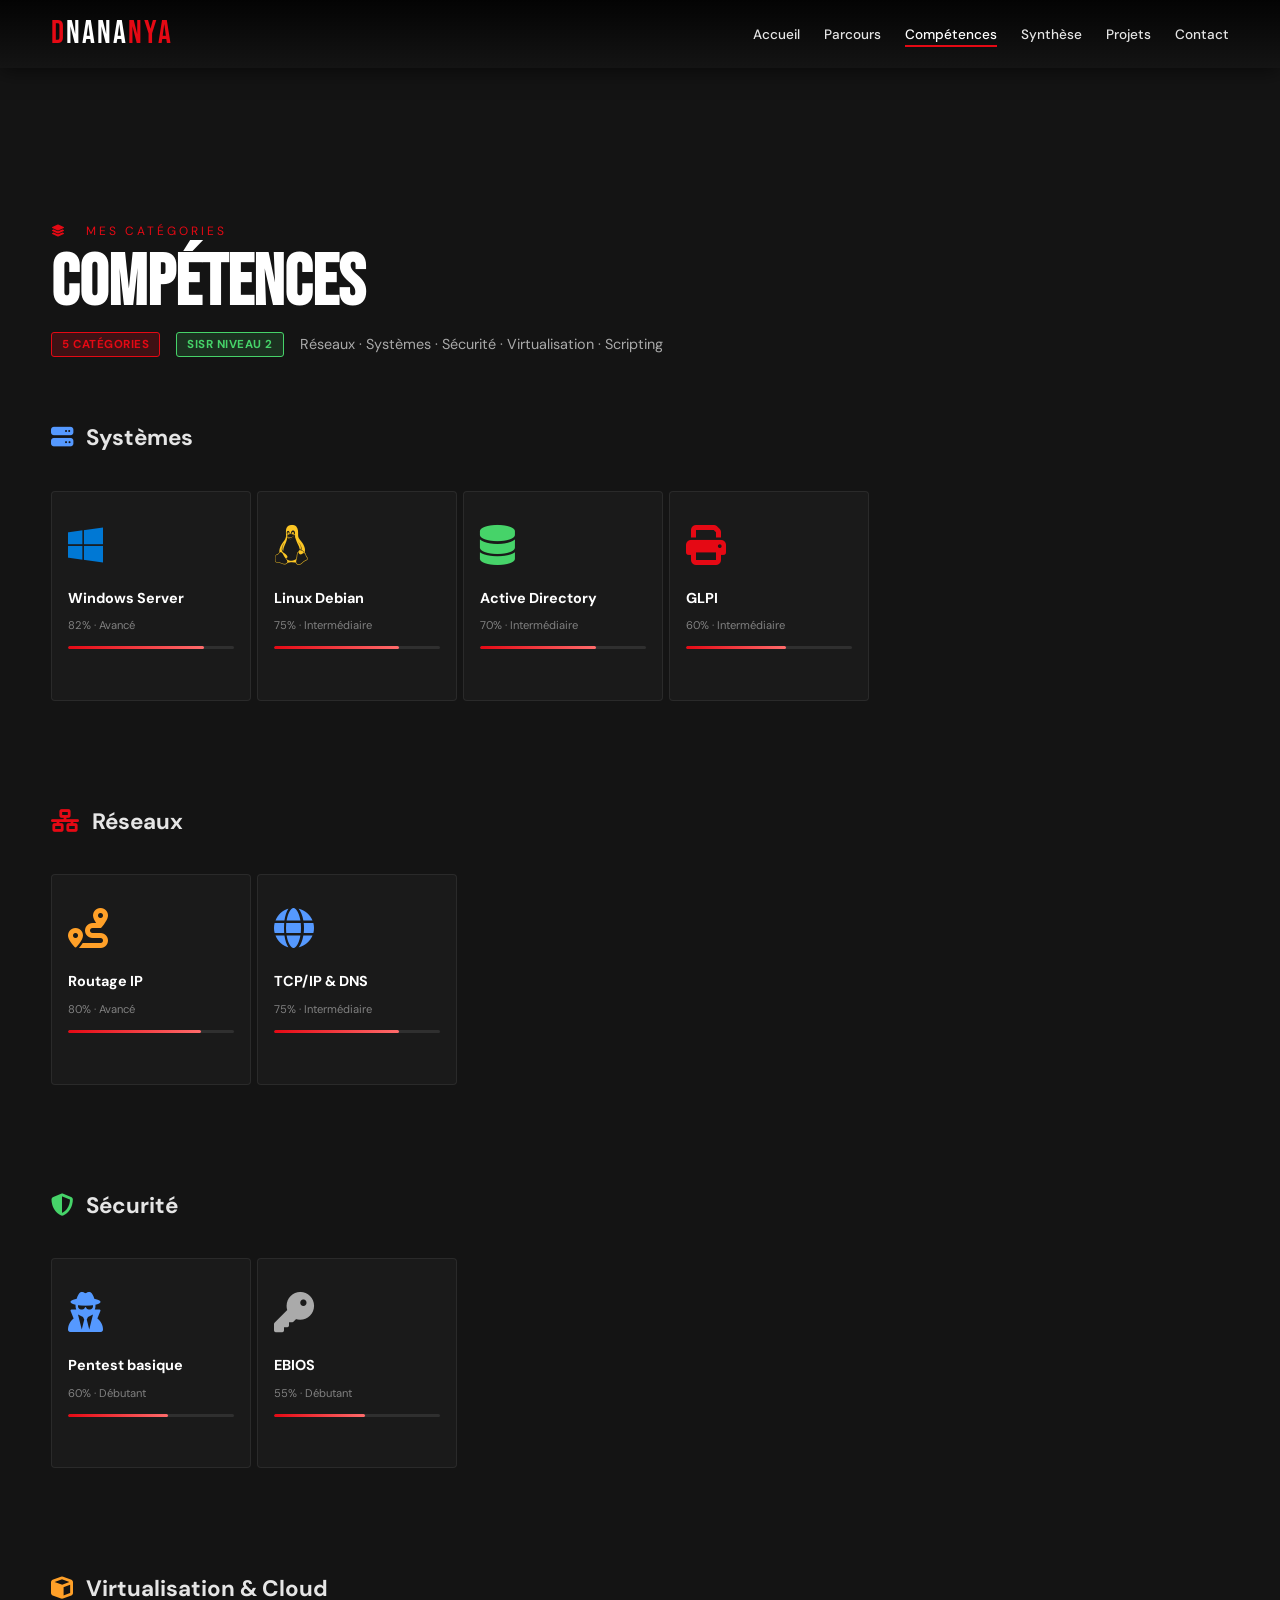
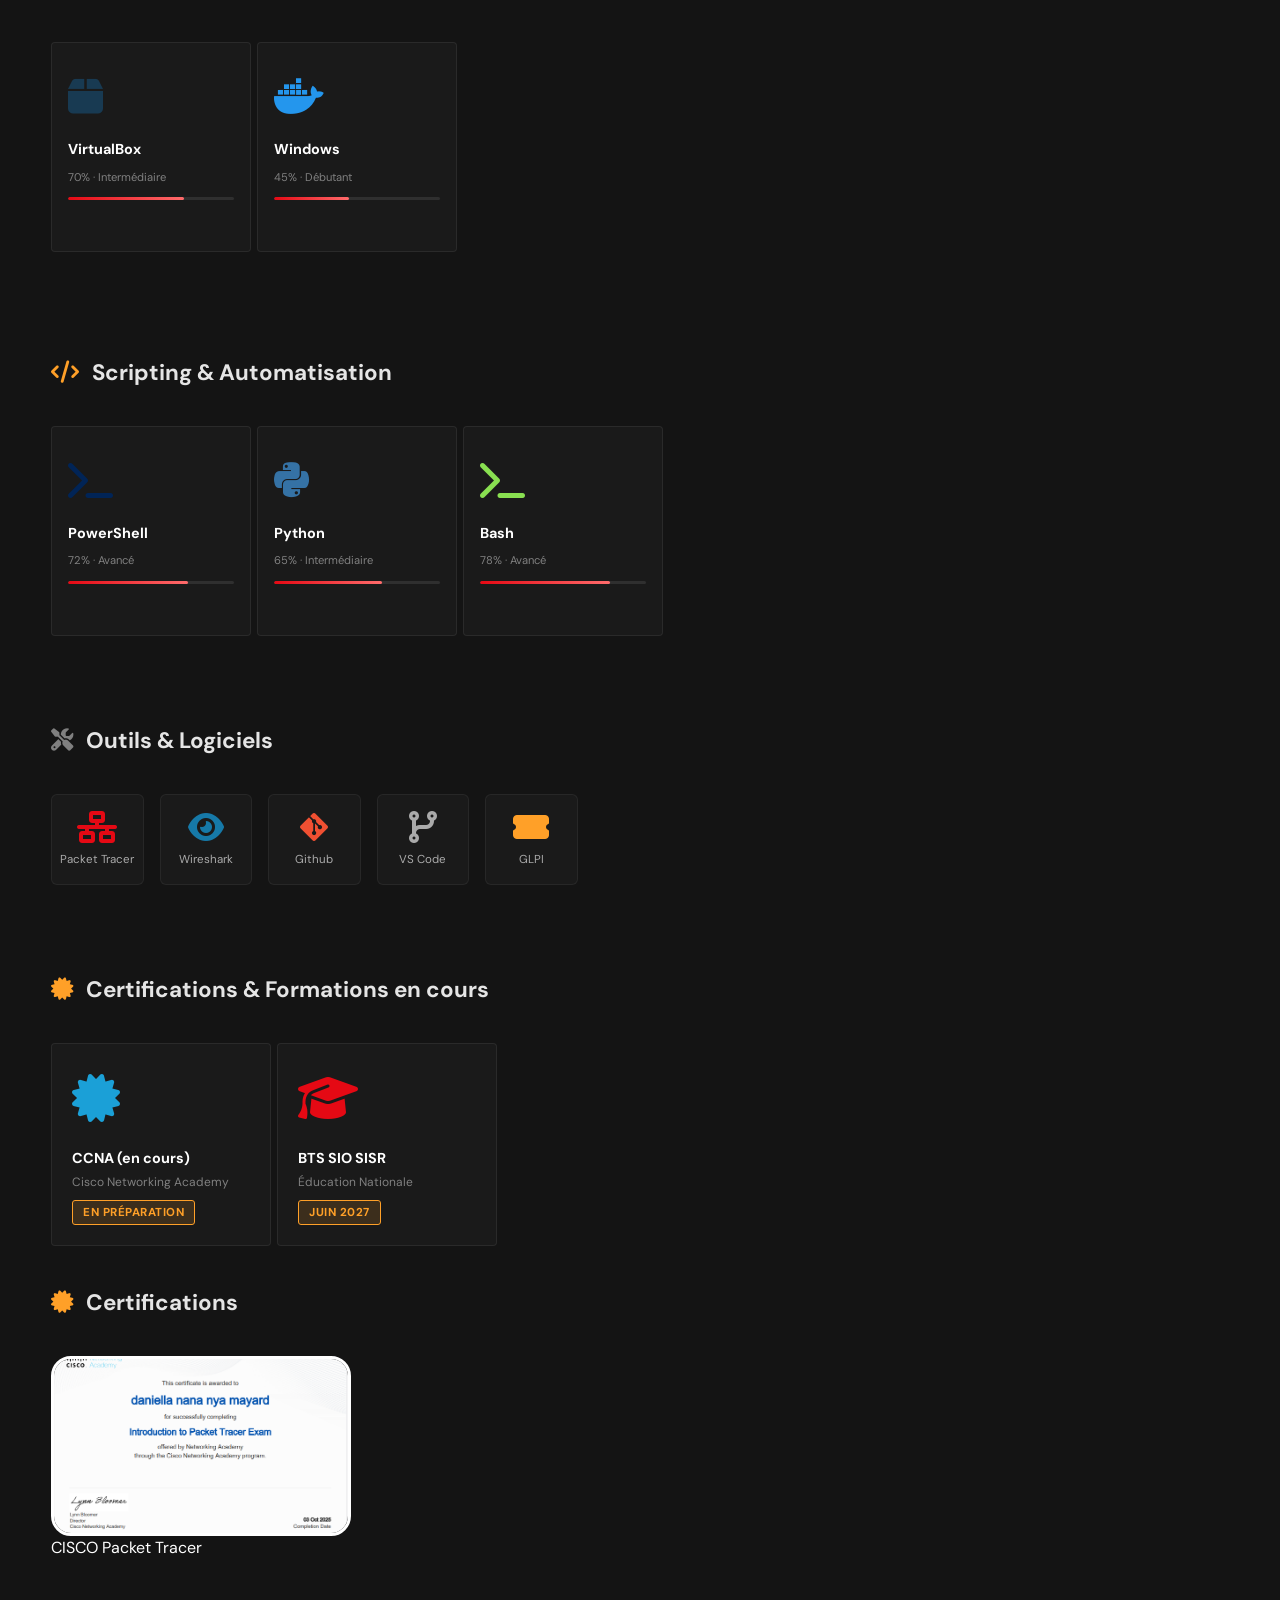
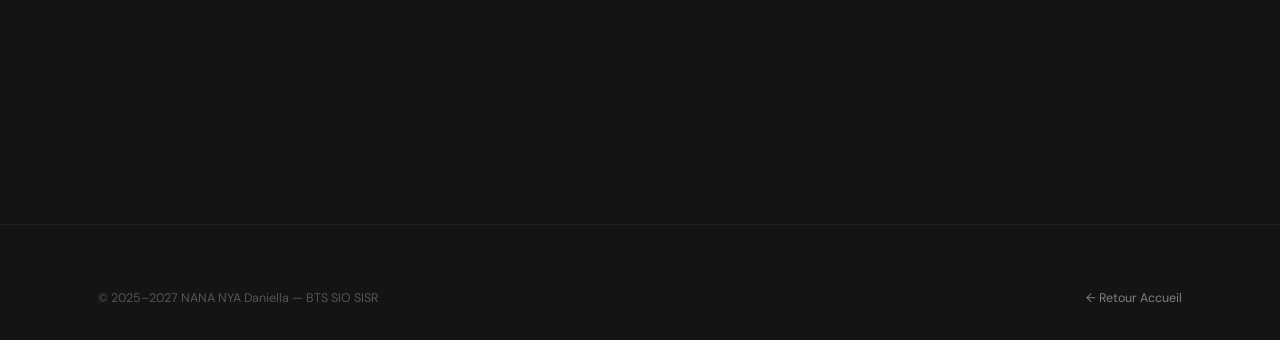
==== competences.html @ fec01db1 "Add files via upload" ====
<!DOCTYPE html>
<html lang="fr">
<head>
  <meta charset="UTF-8" />
  <meta name="viewport" content="width=device-width, initial-scale=1.0" />
  <title>Compétences — Portfolio BTS SIO SISR</title>
  <link rel="stylesheet" href="style.css" />
  <link rel="stylesheet" href="https://cdnjs.cloudflare.com/ajax/libs/font-awesome/6.5.0/css/all.min.css" />
  <style>
    .skill-card {
      flex-shrink: 0;
      width: 200px;
      background: var(--gray-3);
      border: 1px solid rgba(255,255,255,0.07);
      border-radius: var(--card-radius);
      padding: 1.5rem 1rem 1.2rem;
      cursor: pointer;
      position: relative;
      overflow: hidden;
      transition: transform 0.35s cubic-bezier(0.165, 0.84, 0.44, 1), z-index 0s 0.35s, box-shadow 0.35s ease;
      z-index: 1;
    }
    .skill-card::before {
      content: '';
      position: absolute;
      top: 0; left: 0; right: 0;
      height: 3px;
      background: linear-gradient(to right, var(--red), #ff6b6b);
      transform: scaleX(0);
      transform-origin: left;
      transition: transform var(--transition);
    }
    .skill-card:hover {
      transform: scale(1.2) translateY(-8%);
      z-index: 100;
      transition: transform 0.35s cubic-bezier(0.165, 0.84, 0.44, 1), z-index 0s 0s, box-shadow 0.35s ease;
      box-shadow: 0 12px 40px rgba(0,0,0,0.7);
    }
    .skill-card:hover::before { transform: scaleX(1); }

    .row-track .skill-card:first-child:hover { transform-origin: left center; }
    .row-track .skill-card:last-child:hover  { transform-origin: right center; }

    .skill-card-icon {
      font-size: 2.5rem;
      margin-bottom: 0.75rem;
      display: block;
    }
    .skill-card-name { font-size: 0.9rem; font-weight: 700; margin-bottom: 0.5rem; }
    .skill-card-level {
      font-size: 0.7rem;
      color: #808080;
      margin-bottom: 0.75rem;
    }
    .skill-card-bar {
      height: 3px;
      background: var(--gray-2);
      border-radius: 2px;
      overflow: hidden;
      margin-bottom: 0.75rem;
    }
    .skill-card-fill {
      height: 100%;
      background: linear-gradient(to right, var(--red), #ff6b6b);
      border-radius: 2px;
      width: 0;
      transition: width 1.2s cubic-bezier(0.22, 1, 0.36, 1) 0.2s;
    }
    .skill-card.animated .skill-card-fill { width: var(--pct); }

    .skill-card-tags {
      display: flex;
      gap: 4px;
      flex-wrap: wrap;
      opacity: 0;
      transform: translateY(8px);
      transition: opacity 0.25s ease 0.1s, transform 0.25s ease 0.1s;
    }
    .skill-card:hover .skill-card-tags { opacity: 1; transform: translateY(0); }

    /* Tool grid */
    .tool-grid {
      display: grid;
      grid-template-columns: repeat(auto-fill, minmax(90px, 1fr));
      gap: 1rem;
      padding: 1.5rem 4%;
    }
    .tool-item {
      display: flex;
      flex-direction: column;
      align-items: center;
      gap: 0.5rem;
      padding: 1rem 0.5rem;
      background: var(--gray-3);
      border: 1px solid rgba(255,255,255,0.06);
      border-radius: 6px;
      cursor: pointer;
      transition: var(--transition);
    }
    .tool-item:hover {
      background: rgba(229,9,20,0.1);
      border-color: rgba(229,9,20,0.3);
      transform: translateY(-4px);
    }
    .tool-item i { font-size: 2rem; }
    .tool-item span { font-size: 0.72rem; color: #aaa; text-align: center; }

    /* Cert cards */
    .cert-card {
      flex-shrink: 0;
      width: 220px;
      background: var(--gray-3);
      border: 1px solid rgba(255,255,255,0.07);
      border-radius: var(--card-radius);
      padding: 1.25rem;
      position: relative;
      overflow: hidden;
      transition: transform 0.35s cubic-bezier(0.165, 0.84, 0.44, 1), z-index 0s 0.35s;
      z-index: 1;
      cursor: pointer;
    }
    .cert-card:hover {
      transform: scale(1.15) translateY(-8%);
      z-index: 100;
      transition: transform 0.35s cubic-bezier(0.165, 0.84, 0.44, 1), z-index 0s 0s;
      box-shadow: 0 12px 40px rgba(0,0,0,0.7);
    }
    .cert-icon {
      font-size: 3rem;
      margin-bottom: 0.75rem;
    }
    .cert-name { font-size: 0.9rem; font-weight: 700; margin-bottom: 0.25rem; }
    .cert-issuer { font-size: 0.75rem; color: #808080; margin-bottom: 0.5rem; }
    .cert-status { font-size: 0.7rem; }
  </style>
</head>
<body>

<div class="page-loader" id="loader"><div class="loader-logo">SISR</div></div>
<div class="scroll-progress" id="scrollProgress"></div>

<nav class="navbar dark" id="navbar">
  <a href="index.html" class="nav-logo">D<span>NANA</span>NYA</a>
  <ul class="nav-links" id="navLinks">
    <li><a href="index.html">Accueil</a></li>
    <li><a href="parcours.html">Parcours</a></li>
    <li><a href="competences.html" class="active">Compétences</a></li>
    <li><a href="synthese.html">Synthèse</a></li>
    <li><a href="projets.html">Projets</a></li>
    <li><a href="contact.html">Contact</a></li>
  </ul>
  <button class="nav-toggle" id="navToggle"><span></span><span></span><span></span></button>
</nav>

<!-- PAGE HERO -->
<div class="page-hero pt-nav">
  <div class="page-hero-bg" style="background-image:url('https://images.unsplash.com/photo-1544197150-b99a580bb7a8?w=1200&q=80');"></div>
  <div class="page-hero-content">
    <p class="page-hero-eyebrow"><i class="fas fa-layer-group"></i> &nbsp; Mes catégories</p>
    <h1>Compétences</h1>
    <div style="display:flex;gap:1rem;align-items:center;flex-wrap:wrap;">
      <span class="badge badge-red">5 Catégories</span>
      <span class="badge badge-green">SISR Niveau 2</span>
      <span style="color:#aaa;font-size:0.9rem;">Réseaux · Systèmes · Sécurité · Virtualisation · Scripting</span>
    </div>
  </div>
</div>

<main style="padding-bottom:4rem;">

  

  <!-- ══ RANGÉE 1 : Systèmes ══ -->
  <section class="row-section reveal">
    <div class="section-label">
      <h2><i class="fas fa-server" style="color:#5599ff;margin-right:0.5rem;"></i> Systèmes</h2>
      <span class="see-all">Voir détails <i class="fas fa-chevron-right"></i></span>
    </div>
    <button class="row-arrow left"  onclick="scrollRow('rn2', -1)"><i class="fas fa-chevron-left"></i></button>
    <button class="row-arrow right" onclick="scrollRow('rn2',  1)"><i class="fas fa-chevron-right"></i></button>
    <div class="row-track" id="rn2">

      <div class="skill-card" style="--pct:82%">
        <span class="skill-card-icon" style="color:#0078D4;"><i class="fab fa-windows"></i></span>
        <div class="skill-card-name">Windows Server</div>
        <div class="skill-card-level">82% · Avancé</div>
        <div class="skill-card-bar"><div class="skill-card-fill"></div></div>
        <div class="skill-card-tags">
          <span class="card-tag">WS 2022</span><span class="card-tag">AD DS</span><span class="card-tag">GPO</span>
        </div>
      </div>

      <div class="skill-card" style="--pct:75%">
        <span class="skill-card-icon" style="color:#FCC624;"><i class="fab fa-linux"></i></span>
        <div class="skill-card-name">Linux Debian</div>
        <div class="skill-card-level">75% · Intermédiaire</div>
        <div class="skill-card-bar"><div class="skill-card-fill"></div></div>
        <div class="skill-card-tags">
          <span class="card-tag">Debian 12</span><span class="card-tag">Ubuntu</span><span class="card-tag">SSH</span>
        </div>
      </div>

      <div class="skill-card" style="--pct:70%">
        <span class="skill-card-icon" style="color:#46d369;"><i class="fas fa-database"></i></span>
        <div class="skill-card-name">Active Directory</div>
        <div class="skill-card-level">70% · Intermédiaire</div>
        <div class="skill-card-bar"><div class="skill-card-fill"></div></div>
        <div class="skill-card-tags">
          <span class="card-tag">OU</span><span class="card-tag">LDAP</span><span class="card-tag">Kerberos</span>
        </div>
      </div>


      <div class="skill-card" style="--pct:60%">
        <span class="skill-card-icon" style="color:#E50914;"><i class="fas fa-print"></i></span>
        <div class="skill-card-name">GLPI</div>
        <div class="skill-card-level">60% · Intermédiaire</div>
        <div class="skill-card-bar"><div class="skill-card-fill"></div></div>
        <div class="skill-card-tags">
          <span class="card-tag">GLPI</span><span class="card-tag">OCS Inventory</span>
        </div>
      </div>

    </div>
  </section>


  <!-- ══ RANGÉE 2 : Réseaux ══ -->
  <section class="row-section reveal">
    <div class="section-label">
      <h2><i class="fas fa-network-wired" style="color:var(--red);margin-right:0.5rem;"></i> Réseaux</h2>
      <span class="see-all">Voir détails <i class="fas fa-chevron-right"></i></span>
    </div>
    <button class="row-arrow left"  onclick="scrollRow('rn1', -1)"><i class="fas fa-chevron-left"></i></button>
    <button class="row-arrow right" onclick="scrollRow('rn1',  1)"><i class="fas fa-chevron-right"></i></button>
    <div class="row-track" id="rn1">

     

      <div class="skill-card" style="--pct:80%">
        <span class="skill-card-icon" style="color:#ffa028;"><i class="fas fa-route"></i></span>
        <div class="skill-card-name">Routage IP</div>
        <div class="skill-card-level">80% · Avancé</div>
        <div class="skill-card-bar"><div class="skill-card-fill"></div></div>
        <div class="skill-card-tags">
          <span class="card-tag">OSPF</span><span class="card-tag">RIP</span><span class="card-tag">EIGRP</span>
        </div>
      </div>

      <div class="skill-card" style="--pct:75%">
        <span class="skill-card-icon" style="color:#5599ff;"><i class="fas fa-globe"></i></span>
        <div class="skill-card-name">TCP/IP & DNS</div>
        <div class="skill-card-level">75% · Intermédiaire</div>
        <div class="skill-card-bar"><div class="skill-card-fill"></div></div>
        <div class="skill-card-tags">
          <span class="card-tag">IPv4</span><span class="card-tag">IPv6</span><span class="card-tag">DHCP</span>
        </div>
      </div>

    </div>
  </section>

  <!-- ══ RANGÉE 3 : Sécurité ══ -->
  <section class="row-section reveal">
    <div class="section-label">
      <h2><i class="fas fa-shield-alt" style="color:#46d369;margin-right:0.5rem;"></i> Sécurité</h2>
      <span class="see-all">Voir détails <i class="fas fa-chevron-right"></i></span>
    </div>
    <button class="row-arrow left"  onclick="scrollRow('rn3', -1)"><i class="fas fa-chevron-left"></i></button>
    <button class="row-arrow right" onclick="scrollRow('rn3',  1)"><i class="fas fa-chevron-right"></i></button>
    <div class="row-track" id="rn3">


      <div class="skill-card" style="--pct:60%">
        <span class="skill-card-icon" style="color:#5599ff;"><i class="fas fa-user-secret"></i></span>
        <div class="skill-card-name">Pentest basique</div>
        <div class="skill-card-level">60% · Débutant</div>
        <div class="skill-card-bar"><div class="skill-card-fill"></div></div>
        <div class="skill-card-tags">
          <span class="card-tag">Nmap</span><span class="card-tag">Wireshark</span><span class="card-tag">Kali</span>
        </div>
      </div>

      <div class="skill-card" style="--pct:55%">
        <span class="skill-card-icon" style="color:#aaa;"><i class="fas fa-key"></i></span>
        <div class="skill-card-name">EBIOS</div>
        <div class="skill-card-level">55% · Débutant</div>
        <div class="skill-card-bar"><div class="skill-card-fill"></div></div>
        <div class="skill-card-tags">
          <span class="card-tag">TLS/SSL</span><span class="card-tag">Let's Encrypt</span>
        </div>
      </div>

    </div>
  </section>

  <!-- ══ RANGÉE 4 : Virtualisation ══ -->
  <section class="row-section reveal">
    <div class="section-label">
      <h2><i class="fas fa-cube" style="color:#ffa028;margin-right:0.5rem;"></i> Virtualisation &amp; Cloud</h2>
      <span class="see-all">Voir détails <i class="fas fa-chevron-right"></i></span>
    </div>
    <button class="row-arrow left"  onclick="scrollRow('rn4', -1)"><i class="fas fa-chevron-left"></i></button>
    <button class="row-arrow right" onclick="scrollRow('rn4',  1)"><i class="fas fa-chevron-right"></i></button>
    <div class="row-track" id="rn4">


      <div class="skill-card" style="--pct:70%">
        <span class="skill-card-icon" style="color:#183A52;"><i class="fas fa-box"></i></span>
        <div class="skill-card-name">VirtualBox</div>
        <div class="skill-card-level">70% · Intermédiaire</div>
        <div class="skill-card-bar"><div class="skill-card-fill"></div></div>
        <div class="skill-card-tags"><span class="card-tag">OVA</span><span class="card-tag">Snapshot</span></div>
      </div>

      <div class="skill-card" style="--pct:45%">
        <span class="skill-card-icon" style="color:#2496ED;"><i class="fab fa-docker"></i></span>
        <div class="skill-card-name">Windows</div>
        <div class="skill-card-level">45% · Débutant</div>
        <div class="skill-card-bar"><div class="skill-card-fill"></div></div>
        <div class="skill-card-tags"><span class="card-tag">Containers</span><span class="card-tag">Dockerfile</span></div>
      </div>

    </div>
  </section>

  <!-- ══ RANGÉE 5 : Scripting ══ -->
  <section class="row-section reveal">
    <div class="section-label">
      <h2><i class="fas fa-code" style="color:#ffa028;margin-right:0.5rem;"></i> Scripting &amp; Automatisation</h2>
    </div>
    <button class="row-arrow left"  onclick="scrollRow('rn5', -1)"><i class="fas fa-chevron-left"></i></button>
    <button class="row-arrow right" onclick="scrollRow('rn5',  1)"><i class="fas fa-chevron-right"></i></button>
    <div class="row-track" id="rn5">

      <div class="skill-card" style="--pct:72%">
        <span class="skill-card-icon" style="color:#012456;"><i class="fas fa-terminal"></i></span>
        <div class="skill-card-name">PowerShell</div>
        <div class="skill-card-level">72% · Avancé</div>
        <div class="skill-card-bar"><div class="skill-card-fill"></div></div>
        <div class="skill-card-tags"><span class="card-tag">Scripts AD</span><span class="card-tag">Automation</span></div>
      </div>

      <div class="skill-card" style="--pct:65%">
        <span class="skill-card-icon" style="color:#3572A5;"><i class="fab fa-python"></i></span>
        <div class="skill-card-name">Python</div>
        <div class="skill-card-level">65% · Intermédiaire</div>
        <div class="skill-card-bar"><div class="skill-card-fill"></div></div>
        <div class="skill-card-tags"><span class="card-tag">Requests</span><span class="card-tag">Paramiko</span></div>
      </div>

      <div class="skill-card" style="--pct:78%">
        <span class="skill-card-icon" style="color:#89e051;"><i class="fas fa-terminal"></i></span>
        <div class="skill-card-name">Bash</div>
        <div class="skill-card-level">78% · Avancé</div>
        <div class="skill-card-bar"><div class="skill-card-fill"></div></div>
        <div class="skill-card-tags"><span class="card-tag">Cron</span><span class="card-tag">sed/awk</span></div>
      </div>

    </div>
  </section>

  <!-- ══ Outils ══ -->
  <section class="reveal" style="margin-bottom:3rem;">
    <div class="section-label"><h2><i class="fas fa-tools" style="color:#808080;margin-right:0.5rem;"></i> Outils &amp; Logiciels</h2></div>
    <div class="tool-grid">
      <div class="tool-item"><i class="fas fa-network-wired" style="color:#E50914;"></i><span>Packet Tracer</span></div>
      <div class="tool-item"><i class="fas fa-eye" style="color:#1679A8;"></i><span>Wireshark</span></div>
      <div class="tool-item"><i class="fab fa-git-alt" style="color:#F05032;"></i><span>Github</span></div>
      <div class="tool-item"><i class="fas fa-code-branch" style="color:#aaa;"></i><span>VS Code</span></div>
      <div class="tool-item"><i class="fas fa-ticket-alt" style="color:#ffa028;"></i><span>GLPI</span></div>
    </div>
  </section>

  <!-- ══ Certifications ══ -->
  <section class="row-section reveal">
    <div class="section-label">
      <h2><i class="fas fa-certificate" style="color:#ffa028;margin-right:0.5rem;"></i> Certifications &amp; Formations en cours</h2>
    </div>
    <button class="row-arrow left"  onclick="scrollRow('rncert', -1)"><i class="fas fa-chevron-left"></i></button>
    <button class="row-arrow right" onclick="scrollRow('rncert',  1)"><i class="fas fa-chevron-right"></i></button>
    <div class="row-track" id="rncert">

      <div class="cert-card">
        <div class="cert-icon" style="color:#1BA0D7;"><i class="fas fa-certificate"></i></div>
        <div class="cert-name">CCNA (en cours)</div>
        <div class="cert-issuer">Cisco Networking Academy</div>
        <span class="badge badge-orange">En préparation</span>
      </div>




      <div class="cert-card">
        <div class="cert-icon" style="color:#E50914;"><i class="fas fa-graduation-cap"></i></div>
        <div class="cert-name">BTS SIO SISR</div>
        <div class="cert-issuer">Éducation Nationale</div>
        <span class="badge badge-orange">Juin 2027</span>
      </div>

    </div>


     <!-- ══ Certifications ══ -->
  <section class="row-section reveal">
    <div class="section-label">
      <h2><i class="fas fa-certificate" style="color:#ffa028;margin-right:0.5rem;"></i> Certifications</h2>
    </div>
    <button class="row-arrow left"  onclick="scrollRow('rncert', -1)"><i class="fas fa-chevron-left"></i></button>
    <button class="row-arrow right" onclick="scrollRow('rncert',  1)"><i class="fas fa-chevron-right"></i></button>
    <div class="row-track" id="rncert">

      <div class="certifications-grid">
        <div class="cert-card1">
            <a href="https://www.credly.com/badges/fe584ce8-04c0-48bd-862c-433c7b5b7167/public_url" target="_blank">
                <img src="certificationCisco.png" alt="Certification 2">
            </a>
            <p>CISCO Packet Tracer</p>
        </div>
    </div>

    </div>
  </section>

</main>

<footer>
  <div class="footer-bottom" style="padding:0 4%;">
    <span>© 2025–2027 NANA NYA Daniella — BTS SIO SISR</span>
    <span><a href="index.html" style="color:#808080;">← Retour Accueil</a></span>
  </div>
</footer>

<script>
const navbar = document.getElementById('navbar');
window.addEventListener('scroll', () => {
  document.getElementById('scrollProgress').style.width = (window.scrollY / (document.body.scrollHeight - window.innerHeight) * 100) + '%';
});
document.getElementById('navToggle').addEventListener('click', () => document.getElementById('navLinks').classList.toggle('open'));

function scrollRow(id, dir) {
  document.getElementById(id).scrollBy({ left: dir * 400, behavior: 'smooth' });
}

window.addEventListener('load', () => setTimeout(() => document.getElementById('loader').classList.add('hidden'), 800));

// Animate skill bars on scroll
const observer = new IntersectionObserver(entries => {
  entries.forEach(e => {
    if (e.isIntersecting) {
      e.target.classList.add('visible');
      e.target.querySelectorAll('.skill-card').forEach(c => c.classList.add('animated'));
    }
  });
}, { threshold: 0.1 });
document.querySelectorAll('.reveal').forEach(el => observer.observe(el));
</script>
</body>
</html>
---- style.css ----
/* ============================================================
   PORTFOLIO BTS SIO SISR — NETFLIX STYLE
   style.css — Feuille de styles principale
   ============================================================ */

@import url('https://fonts.googleapis.com/css2?family=Bebas+Neue&family=DM+Sans:wght@300;400;500;600;700&display=swap');

/* ── Variables ── */
:root {
  --black:       #141414;
  --red:         #E50914;
  --red-hover:   #F40612;
  --white:       #FFFFFF;
  --gray-1:      #808080;
  --gray-2:      #2F2F2F;
  --gray-3:      #1A1A1A;
  --nav-height:  68px;
  --card-radius: 4px;
  --transition:  0.3s cubic-bezier(0.25, 0.46, 0.45, 0.94);
}

/* ── Reset & Base ── */
*, *::before, *::after { box-sizing: border-box; margin: 0; padding: 0; }

html { scroll-behavior: smooth; }

body {
  background-color: var(--black);
  color: var(--white);
  font-family: 'DM Sans', sans-serif;
  font-size: 16px;
  line-height: 1.5;
  overflow-x: hidden;
  -webkit-font-smoothing: antialiased;
}

a { text-decoration: none; color: inherit; }
ul { list-style: none; }
img { display: block; width: 100%; }

/* ============================================================
   NAVIGATION
   ============================================================ */
.navbar {
  position: fixed;
  top: 0; left: 0; right: 0;
  z-index: 1000;
  height: var(--nav-height);
  display: flex;
  align-items: center;
  justify-content: space-between;
  padding: 0 4%;
  background: transparent;
  transition: background 0.4s ease;
}

.navbar.scrolled,
.navbar.dark {
  background: var(--black);
  box-shadow: 0 2px 20px rgba(0,0,0,0.6);
}

.navbar::before {
  content: '';
  position: absolute;
  inset: 0;
  background: linear-gradient(to bottom, rgba(0,0,0,0.85) 0%, transparent 100%);
  pointer-events: none;
  transition: opacity 0.4s ease;
}
.navbar.scrolled::before { opacity: 0; }

/* Logo */
.nav-logo {
  font-family: 'Bebas Neue', sans-serif;
  font-size: 2rem;
  color: var(--red);
  letter-spacing: 2px;
  text-transform: uppercase;
  z-index: 1;
  flex-shrink: 0;
}
.nav-logo span { color: var(--white); }

/* Nav Links */
.nav-links {
  display: flex;
  align-items: center;
  gap: 1.5rem;
  z-index: 1;
}

.nav-links a {
  font-size: 0.85rem;
  font-weight: 500;
  color: #e5e5e5;
  transition: color var(--transition);
  position: relative;
}
.nav-links a::after {
  content: '';
  position: absolute;
  bottom: -4px; left: 0;
  width: 0; height: 2px;
  background: var(--red);
  transition: width var(--transition);
}
.nav-links a:hover,
.nav-links a.active { color: var(--white); }
.nav-links a:hover::after,
.nav-links a.active::after { width: 100%; }

/* Hamburger (mobile) */
.nav-toggle {
  display: none;
  flex-direction: column;
  gap: 5px;
  cursor: pointer;
  z-index: 1;
}
.nav-toggle span {
  display: block;
  width: 24px; height: 2px;
  background: var(--white);
  transition: var(--transition);
}

/* ============================================================
   HERO SECTION
   ============================================================ */
.hero {
  position: relative;
  min-height: 90vh;
  display: flex;
  align-items: flex-end;
  padding: 0 4% 8%;
  overflow: hidden;
}

.hero-bg {
  position: absolute;
  inset: 0;
  background:
    linear-gradient(to right, rgba(20,20,20,0.9) 40%, transparent 100%),
    linear-gradient(to top,   rgba(20,20,20,1)   10%, transparent 60%),
    url('https://images.unsplash.com/photo-1558494949-ef010cbdcc31?w=1600&q=80') center/cover no-repeat;
  animation: heroZoom 20s ease-in-out infinite alternate;
}

@keyframes heroZoom {
  from { transform: scale(1.05); }
  to   { transform: scale(1); }
}

.hero-content {
  position: relative;
  z-index: 2;
  max-width: 700px;
  animation: heroFadeIn 1s ease both;
}
@keyframes heroFadeIn {
  from { opacity: 0; transform: translateY(30px); }
  to   { opacity: 1; transform: translateY(0); }
}

.hero-badge {
  display: inline-flex;
  align-items: center;
  gap: 8px;
  font-size: 0.75rem;
  font-weight: 700;
  letter-spacing: 3px;
  text-transform: uppercase;
  color: var(--red);
  margin-bottom: 1rem;
}
.hero-badge::before {
  content: '';
  display: block;
  width: 30px; height: 2px;
  background: var(--red);
}

.hero-title {
  font-family: 'Bebas Neue', sans-serif;
  font-size: clamp(3rem, 8vw, 6rem);
  line-height: 0.95;
  margin-bottom: 0.5rem;
  text-shadow: 2px 4px 20px rgba(0,0,0,0.6);
}

.hero-subtitle {
  font-size: clamp(1rem, 2vw, 1.3rem);
  color: #e5e5e5;
  margin-bottom: 0.75rem;
  font-weight: 300;
}

.hero-meta {
  display: flex;
  align-items: center;
  gap: 1.5rem;
  margin-bottom: 1.5rem;
  font-size: 0.9rem;
  color: #aaa;
}
.hero-meta .year { color: var(--red); font-weight: 700; }
.hero-meta .dot  { width: 4px; height: 4px; border-radius: 50%; background: #555; }

.hero-desc {
  font-size: 1rem;
  color: #ccc;
  max-width: 500px;
  margin-bottom: 2rem;
  line-height: 1.6;
}

.hero-buttons {
  display: flex;
  gap: 1rem;
  flex-wrap: wrap;
}

/* ── Buttons ── */
.btn {
  display: inline-flex;
  align-items: center;
  gap: 10px;
  padding: 0.7rem 2rem;
  border-radius: 4px;
  font-size: 1rem;
  font-weight: 700;
  cursor: pointer;
  border: none;
  transition: var(--transition);
  white-space: nowrap;
}

.btn-primary {
  background: var(--white);
  color: var(--black);
}
.btn-primary:hover {
  background: rgba(255,255,255,0.75);
}

.btn-secondary {
  background: rgba(109,109,110,0.7);
  color: var(--white);
  backdrop-filter: blur(4px);
}
.btn-secondary:hover {
  background: rgba(109,109,110,0.5);
}

.btn-red {
  background: var(--red);
  color: var(--white);
}
.btn-red:hover {
  background: var(--red-hover);
  transform: translateY(-1px);
  box-shadow: 0 6px 20px rgba(229,9,20,0.4);
}

.btn-outline {
  background: transparent;
  color: var(--white);
  border: 1px solid rgba(255,255,255,0.5);
}
.btn-outline:hover {
  border-color: var(--white);
  background: rgba(255,255,255,0.1);
}

.btn i { font-size: 1.2em; }

/* ============================================================
   SECTION LABELS (style Netflix)
   ============================================================ */
.section-label {
  display: flex;
  align-items: center;
  gap: 1rem;
  padding: 0 4%;
  margin-bottom: 0.75rem;
}

.section-label h2 {
  font-size: 1.4rem;
  font-weight: 700;
  color: #e5e5e5;
}

.section-label .see-all {
  font-size: 0.8rem;
  color: var(--red);
  opacity: 0;
  transform: translateX(-10px);
  transition: var(--transition);
  cursor: pointer;
  display: flex;
  align-items: center;
  gap: 4px;
}
.row-section:hover .see-all {
  opacity: 1;
  transform: translateX(0);
}

/* ============================================================
   ROW SECTION (Slider Netflix)
   ============================================================ */
.row-section {
  margin-bottom: 3rem;
  padding: 1rem 0;
  position: relative;
}

.row-track {
  display: flex;
  gap: 6px;
  padding: 1.5rem 4%;
  overflow-x: auto;
  scroll-behavior: smooth;
  scrollbar-width: none;
  -ms-overflow-style: none;
}
.row-track::-webkit-scrollbar { display: none; }

/* ── Scroll arrows ── */
.row-arrow {
  position: absolute;
  top: 50%;
  transform: translateY(-50%);
  width: 48px; height: 90%;
  background: linear-gradient(to right, rgba(20,20,20,0.7), rgba(20,20,20,0.9));
  border: none;
  color: var(--white);
  font-size: 1.5rem;
  cursor: pointer;
  display: flex;
  align-items: center;
  justify-content: center;
  z-index: 10;
  opacity: 0;
  transition: opacity var(--transition);
}
.row-arrow.left  { left: 0; background: linear-gradient(to right, rgba(20,20,20,0.9), transparent); }
.row-arrow.right { right: 0; background: linear-gradient(to left,  rgba(20,20,20,0.9), transparent); }
.row-section:hover .row-arrow { opacity: 1; }
.row-arrow:hover { background: rgba(20,20,20,0.95); }

/* ============================================================
   CARDS — NETFLIX HOVER EFFECT ★
   ============================================================ */
.card {
  position: relative;
  flex-shrink: 0;
  width: 220px;
  border-radius: var(--card-radius);
  overflow: visible;
  cursor: pointer;
  transition: transform 0.35s cubic-bezier(0.165, 0.84, 0.44, 1),
              z-index 0s 0.35s;
  z-index: 1;
}

.card:hover {
  transform: scale(1.35) translateY(-10%);
  z-index: 100;
  transition: transform 0.35s cubic-bezier(0.165, 0.84, 0.44, 1),
              z-index 0s 0s;
}

/* Décalage des premières et dernières cartes */
.row-track .card:first-child:hover { transform-origin: left center; }
.row-track .card:last-child:hover  { transform-origin: right center; }

.card-thumb {
  position: relative;
  width: 100%;
  aspect-ratio: 16/9;
  border-radius: var(--card-radius);
  overflow: hidden;
  background: var(--gray-2);
}

.card-thumb img {
  width: 100%; height: 100%;
  object-fit: cover;
  transition: filter 0.35s ease;
}

.card-thumb .thumb-icon {
  position: absolute;
  inset: 0;
  display: flex;
  align-items: center;
  justify-content: center;
  font-size: 3rem;
  color: rgba(255,255,255,0.2);
  transition: var(--transition);
}

/* Overlay reveal au hover */
.card-overlay {
  position: absolute;
  top: 100%; left: 0; right: 0;
  background: var(--gray-3);
  border-radius: 0 0 var(--card-radius) var(--card-radius);
  padding: 0.75rem;
  opacity: 0;
  transform: translateY(-10px);
  transition: opacity 0.3s ease 0.1s, transform 0.3s ease 0.1s;
  pointer-events: none;
  box-shadow: 0 8px 30px rgba(0,0,0,0.8);
  border: 1px solid rgba(255,255,255,0.08);
  border-top: none;
}
.card:hover .card-overlay {
  opacity: 1;
  transform: translateY(0);
  pointer-events: all;
}

.card-actions {
  display: flex;
  align-items: center;
  gap: 0.5rem;
  margin-bottom: 0.6rem;
}

.card-btn {
  width: 32px; height: 32px;
  border-radius: 50%;
  border: none;
  cursor: pointer;
  display: flex;
  align-items: center;
  justify-content: center;
  font-size: 0.9rem;
  transition: var(--transition);
}
.card-btn.play {
  background: var(--white);
  color: var(--black);
}
.card-btn.play:hover  { background: #e5e5e5; }
.card-btn.info {
  background: transparent;
  color: var(--white);
  border: 1.5px solid rgba(255,255,255,0.6);
}
.card-btn.info:hover  { border-color: var(--white); }
.card-btn.add {
  background: transparent;
  color: var(--white);
  border: 1.5px solid rgba(255,255,255,0.6);
}
.card-btn.add:hover   { border-color: var(--white); }

.card-btn-spacer { flex: 1; }

.card-level {
  font-size: 0.7rem;
  font-weight: 700;
  color: #46d369;
  border: 1px solid #46d369;
  padding: 1px 5px;
  border-radius: 2px;
}

.card-meta {
  font-size: 0.72rem;
  color: #aaa;
  margin-bottom: 0.4rem;
  display: flex;
  gap: 0.5rem;
  flex-wrap: wrap;
}

.card-tags {
  display: flex;
  gap: 4px;
  flex-wrap: wrap;
}
.card-tag {
  font-size: 0.65rem;
  background: rgba(255,255,255,0.1);
  color: #ccc;
  padding: 2px 7px;
  border-radius: 2px;
}

/* Card title (visible tout le temps sur la thumb) */
.card-title-overlay {
  position: absolute;
  bottom: 0; left: 0; right: 0;
  padding: 1.5rem 0.75rem 0.5rem;
  background: linear-gradient(transparent, rgba(0,0,0,0.9));
  border-radius: 0 0 var(--card-radius) var(--card-radius);
  font-size: 0.85rem;
  font-weight: 600;
}

/* ============================================================
   CARD PORTRAIT (Affiche format film)
   ============================================================ */
.card-portrait {
  width: 160px;
}

.card-portrait .card-thumb {
  aspect-ratio: 2/3;
}

/* ============================================================
   EPISODE CARD (Parcours)
   ============================================================ */
.episode-card {
  display: flex;
  gap: 1rem;
  padding: 1rem;
  border-radius: var(--card-radius);
  background: rgba(255,255,255,0.03);
  border: 1px solid rgba(255,255,255,0.06);
  transition: background var(--transition);
  cursor: pointer;
  margin-bottom: 0.5rem;
}
.episode-card:hover {
  background: rgba(255,255,255,0.08);
}

.episode-num {
  font-size: 2rem;
  font-weight: 700;
  color: #555;
  min-width: 40px;
  text-align: center;
  line-height: 1;
  align-self: center;
}

.episode-thumb {
  flex-shrink: 0;
  width: 160px;
  aspect-ratio: 16/9;
  border-radius: var(--card-radius);
  overflow: hidden;
  background: var(--gray-2);
  position: relative;
}
.episode-thumb img {
  width: 100%; height: 100%;
  object-fit: cover;
}
.episode-thumb .play-overlay {
  position: absolute;
  inset: 0;
  display: flex;
  align-items: center;
  justify-content: center;
  background: rgba(0,0,0,0.4);
  opacity: 0;
  transition: var(--transition);
}
.episode-card:hover .play-overlay { opacity: 1; }

.episode-info { flex: 1; }
.episode-header {
  display: flex;
  justify-content: space-between;
  align-items: flex-start;
  margin-bottom: 0.4rem;
}
.episode-title { font-size: 1rem; font-weight: 600; }
.episode-date  { font-size: 0.8rem; color: #aaa; }
.episode-desc  { font-size: 0.85rem; color: #aaa; line-height: 1.5; }

.episode-skills {
  display: flex;
  gap: 6px;
  flex-wrap: wrap;
  margin-top: 0.6rem;
}
.skill-chip {
  font-size: 0.68rem;
  background: rgba(229,9,20,0.15);
  color: var(--red);
  border: 1px solid rgba(229,9,20,0.3);
  padding: 2px 8px;
  border-radius: 2px;
  font-weight: 500;
}

/* ============================================================
   SECTION HERO-BANNER (sous-pages)
   ============================================================ */
.page-hero {
  position: relative;
  height: 45vh;
  min-height: 300px;
  display: flex;
  align-items: flex-end;
  padding: 0 4% 3rem;
  overflow: hidden;
}

.page-hero-bg {
  position: absolute;
  inset: 0;
  background-size: cover;
  background-position: center;
  filter: brightness(0.4);
  transition: filter 0.5s;
}

.page-hero::after {
  content: '';
  position: absolute;
  inset: 0;
  background:
    linear-gradient(to top, var(--black) 0%, transparent 50%),
    linear-gradient(to right, rgba(20,20,20,0.7) 0%, transparent 60%);
}

.page-hero-content { position: relative; z-index: 2; }
.page-hero-eyebrow {
  font-size: 0.75rem;
  letter-spacing: 3px;
  text-transform: uppercase;
  color: var(--red);
  margin-bottom: 0.5rem;
}
.page-hero h1 {
  font-family: 'Bebas Neue', sans-serif;
  font-size: clamp(2.5rem, 6vw, 4.5rem);
  line-height: 1;
  margin-bottom: 0.75rem;
}

/* ============================================================
   SEASON SELECTOR (Parcours)
   ============================================================ */
.season-selector {
  display: flex;
  align-items: center;
  gap: 0.5rem;
  padding: 0 4%;
  margin-bottom: 1.5rem;
}

.season-btn {
  background: var(--gray-2);
  color: var(--white);
  border: 1px solid rgba(255,255,255,0.2);
  padding: 0.4rem 1.2rem;
  border-radius: 4px;
  font-size: 0.85rem;
  cursor: pointer;
  transition: var(--transition);
}
.season-btn.active,
.season-btn:hover {
  background: var(--red);
  border-color: var(--red);
}

/* ============================================================
   COMPÉTENCES — SKILL BAR
   ============================================================ */
.skill-bar-wrap {
  margin-bottom: 0.8rem;
}
.skill-bar-header {
  display: flex;
  justify-content: space-between;
  margin-bottom: 4px;
  font-size: 0.85rem;
  color: #ccc;
}
.skill-bar-track {
  height: 4px;
  background: var(--gray-2);
  border-radius: 2px;
  overflow: hidden;
}
.skill-bar-fill {
  height: 100%;
  background: linear-gradient(to right, var(--red), #ff6b6b);
  border-radius: 2px;
  width: 0;
  transition: width 1.2s cubic-bezier(0.22, 1, 0.36, 1);
}
.skill-bar-fill.animated { width: var(--pct); }

/* ============================================================
   CONTACT — PROFIL STYLE
   ============================================================ */
.profiles-grid {
  display: flex;
  gap: 2rem;
  flex-wrap: wrap;
  padding: 2rem 4%;
  justify-content: center;
}

.profile-card {
  display: flex;
  flex-direction: column;
  align-items: center;
  gap: 1rem;
  cursor: pointer;
  transition: var(--transition);
}
.profile-card:hover { transform: scale(1.05); }

.profile-avatar {
  width: 120px; height: 120px;
  border-radius: 8px;
  overflow: hidden;
  border: 2px solid transparent;
  transition: border-color var(--transition);
  background: linear-gradient(135deg, #1a1a2e, #16213e);
  display: flex;
  align-items: center;
  justify-content: center;
  font-size: 3rem;
  color: var(--red);
}
.profile-card:hover .profile-avatar { border-color: var(--white); }

.profile-name { font-size: 1rem; color: #808080; transition: var(--transition); }
.profile-card:hover .profile-name { color: var(--white); }

/* ============================================================
   CONTACT FORM
   ============================================================ */
.contact-section {
  max-width: 700px;
  margin: 0 auto;
  padding: 2rem 4%;
}

.form-group {
  margin-bottom: 1.2rem;
}
.form-group label {
  display: block;
  font-size: 0.8rem;
  color: #808080;
  margin-bottom: 4px;
  letter-spacing: 0.5px;
}
.form-group input,
.form-group textarea,
.form-group select {
  width: 100%;
  background: var(--gray-2);
  border: 1px solid rgba(255,255,255,0.1);
  border-radius: 4px;
  color: var(--white);
  padding: 0.85rem 1rem;
  font-size: 0.95rem;
  font-family: 'DM Sans', sans-serif;
  outline: none;
  transition: border-color var(--transition);
}
.form-group input:focus,
.form-group textarea:focus {
  border-color: var(--white);
  background: rgba(47,47,47,0.8);
}
.form-group textarea { resize: vertical; min-height: 130px; }

/* ============================================================
   SYNTHÈSE (Clean PDF page)
   ============================================================ */
.synthese-card {
  background: rgba(255,255,255,0.04);
  border: 1px solid rgba(255,255,255,0.08);
  border-radius: 8px;
  padding: 2rem;
  margin-bottom: 1.5rem;
}
.synthese-card h3 {
  font-size: 1.2rem;
  font-weight: 700;
  margin-bottom: 1rem;
  color: var(--red);
  display: flex;
  align-items: center;
  gap: 0.75rem;
}

/* ============================================================
   INFO MODAL
   ============================================================ */
.modal-overlay {
  position: fixed;
  inset: 0;
  background: rgba(0,0,0,0.7);
  z-index: 2000;
  display: flex;
  align-items: center;
  justify-content: center;
  opacity: 0;
  pointer-events: none;
  transition: opacity 0.3s ease;
  backdrop-filter: blur(4px);
}
.modal-overlay.open {
  opacity: 1;
  pointer-events: all;
}
.modal {
  background: #181818;
  border-radius: 8px;
  max-width: 800px;
  width: 90%;
  max-height: 85vh;
  overflow-y: auto;
  transform: translateY(30px) scale(0.95);
  transition: transform 0.3s ease;
}
.modal-overlay.open .modal {
  transform: translateY(0) scale(1);
}
.modal-thumb {
  position: relative;
  aspect-ratio: 16/9;
  overflow: hidden;
  border-radius: 8px 8px 0 0;
}
.modal-thumb img { width: 100%; height: 100%; object-fit: cover; }
.modal-thumb-gradient {
  position: absolute;
  bottom: 0; left: 0; right: 0;
  height: 60%;
  background: linear-gradient(transparent, #181818);
}
.modal-thumb-close {
  position: absolute;
  top: 1rem; right: 1rem;
  width: 36px; height: 36px;
  border-radius: 50%;
  background: rgba(0,0,0,0.6);
  border: none;
  color: var(--white);
  font-size: 1rem;
  cursor: pointer;
  display: flex;
  align-items: center;
  justify-content: center;
}
.modal-body { padding: 1.5rem 2rem 2rem; }
.modal-body h2 { font-size: 2rem; margin-bottom: 0.5rem; }
.modal-meta { color: #aaa; font-size: 0.9rem; margin-bottom: 1rem; }
.modal-desc { line-height: 1.7; color: #ccc; margin-bottom: 1.5rem; }

/* ============================================================
   FOOTER
   ============================================================ */
footer {
  padding: 4rem 4% 2rem;
  border-top: 1px solid rgba(255,255,255,0.06);
  margin-top: 3rem;
}
.footer-grid {
  display: grid;
  grid-template-columns: repeat(auto-fit, minmax(180px, 1fr));
  gap: 2rem;
  margin-bottom: 3rem;
}
.footer-col h4 {
  font-size: 0.9rem;
  color: #808080;
  margin-bottom: 1rem;
}
.footer-col a, .footer-col p {
  font-size: 0.85rem;
  color: #808080;
  display: block;
  margin-bottom: 0.5rem;
  transition: color var(--transition);
}
.footer-col a:hover { color: var(--white); }

.footer-bottom {
  display: flex;
  justify-content: space-between;
  align-items: center;
  font-size: 0.78rem;
  color: #555;
  flex-wrap: wrap;
  gap: 1rem;
}
.footer-logo {
  font-family: 'Bebas Neue', sans-serif;
  font-size: 1.4rem;
  color: var(--red);
}

/* ============================================================
   SCROLL PROGRESS BAR
   ============================================================ */
.scroll-progress {
  position: fixed;
  top: 0; left: 0;
  height: 3px;
  background: var(--red);
  z-index: 2000;
  width: 0%;
  transition: width 0.1s linear;
}

/* ============================================================
   MATURITY BADGE
   ============================================================ */
.maturity {
  display: inline-block;
  border: 1px solid #aaa;
  padding: 1px 5px;
  font-size: 0.72rem;
  color: #aaa;
}

/* ============================================================
   TOAST NOTIFICATION
   ============================================================ */
.toast {
  position: fixed;
  bottom: 2rem;
  left: 50%;
  transform: translateX(-50%) translateY(30px);
  background: #e5e5e5;
  color: var(--black);
  padding: 0.8rem 1.5rem;
  border-radius: 4px;
  font-weight: 600;
  font-size: 0.9rem;
  opacity: 0;
  transition: all 0.3s ease;
  z-index: 3000;
  pointer-events: none;
}
.toast.show {
  opacity: 1;
  transform: translateX(-50%) translateY(0);
}

/* ============================================================
   LOADER
   ============================================================ */
.page-loader {
  position: fixed;
  inset: 0;
  background: var(--black);
  z-index: 9999;
  display: flex;
  align-items: center;
  justify-content: center;
  transition: opacity 0.5s ease;
}
.page-loader.hidden { opacity: 0; pointer-events: none; }
.loader-logo {
  font-family: 'Bebas Neue', sans-serif;
  font-size: 4rem;
  color: var(--red);
  animation: loaderPulse 1s ease-in-out infinite;
}
@keyframes loaderPulse {
  0%,100% { opacity: 1; }
  50%      { opacity: 0.3; }
}

/* ============================================================
   UTILITIES
   ============================================================ */
.container { padding: 0 4%; }

.text-red   { color: var(--red); }
.text-gray  { color: #808080; }
.text-muted { color: #555; }

.mt-1 { margin-top: 0.5rem; }
.mt-2 { margin-top: 1rem; }
.mt-3 { margin-top: 1.5rem; }
.mb-2 { margin-bottom: 1rem; }
.mb-3 { margin-bottom: 1.5rem; }

.pt-nav { padding-top: var(--nav-height); }

.divider {
  border: none;
  border-top: 1px solid rgba(255,255,255,0.06);
  margin: 2rem 0;
}

.badge {
  display: inline-block;
  padding: 3px 10px;
  border-radius: 3px;
  font-size: 0.72rem;
  font-weight: 700;
  letter-spacing: 0.5px;
  text-transform: uppercase;
}
.badge-red    { background: rgba(229,9,20,0.2); color: var(--red); border: 1px solid var(--red); }
.badge-green  { background: rgba(70,211,105,0.15); color: #46d369; border: 1px solid #46d369; }
.badge-blue   { background: rgba(30,130,255,0.15); color: #5599ff; border: 1px solid #5599ff; }
.badge-orange { background: rgba(255,160,40,0.15); color: #ffa028; border: 1px solid #ffa028; }

/* ============================================================
   RESPONSIVE
   ============================================================ */
@media (max-width: 900px) {
  .nav-links    { display: none; flex-direction: column; position: absolute; top: var(--nav-height); left: 0; right: 0; background: var(--black); padding: 1.5rem 4%; gap: 1rem; }
  .nav-links.open { display: flex; }
  .nav-toggle   { display: flex; }
  .hero         { min-height: 75vh; padding-bottom: 4rem; }
  .card         { width: 160px; }
  .card-portrait{ width: 120px; }
  .episode-thumb{ width: 120px; }
}

@media (max-width: 600px) {
  .hero-buttons { flex-direction: column; align-items: flex-start; }
  .btn          { padding: 0.6rem 1.4rem; font-size: 0.9rem; }
  .card         { width: 140px; }
  .episode-card { flex-direction: column; }
  .episode-thumb{ width: 100%; }
  .episode-num  { display: none; }
  .profiles-grid{ gap: 1.5rem; }
  .modal-body   { padding: 1rem 1.2rem 1.5rem; }
}

/* ============================================================
   ANIMATIONS D'ENTRÉE AU SCROLL
   ============================================================ */
.reveal {
  opacity: 0;
  transform: translateY(20px);
  transition: opacity 0.6s ease, transform 0.6s ease;
}
.reveal.visible {
  opacity: 1;
  transform: translateY(0);
}


.certifications-grid {
  display: flex;
  justify-content: center;
  gap: 30px; 
  flex-wrap: wrap;
}

.cert-card1 img {
  width: 300px;      
  height: 180px;    
  object-fit: cover;  
  border-radius: 20px; 
  border: 3px solid #ffffff; 
  transition: transform 0.3s ease, box-shadow 0.3s ease;
  cursor: pointer;
}
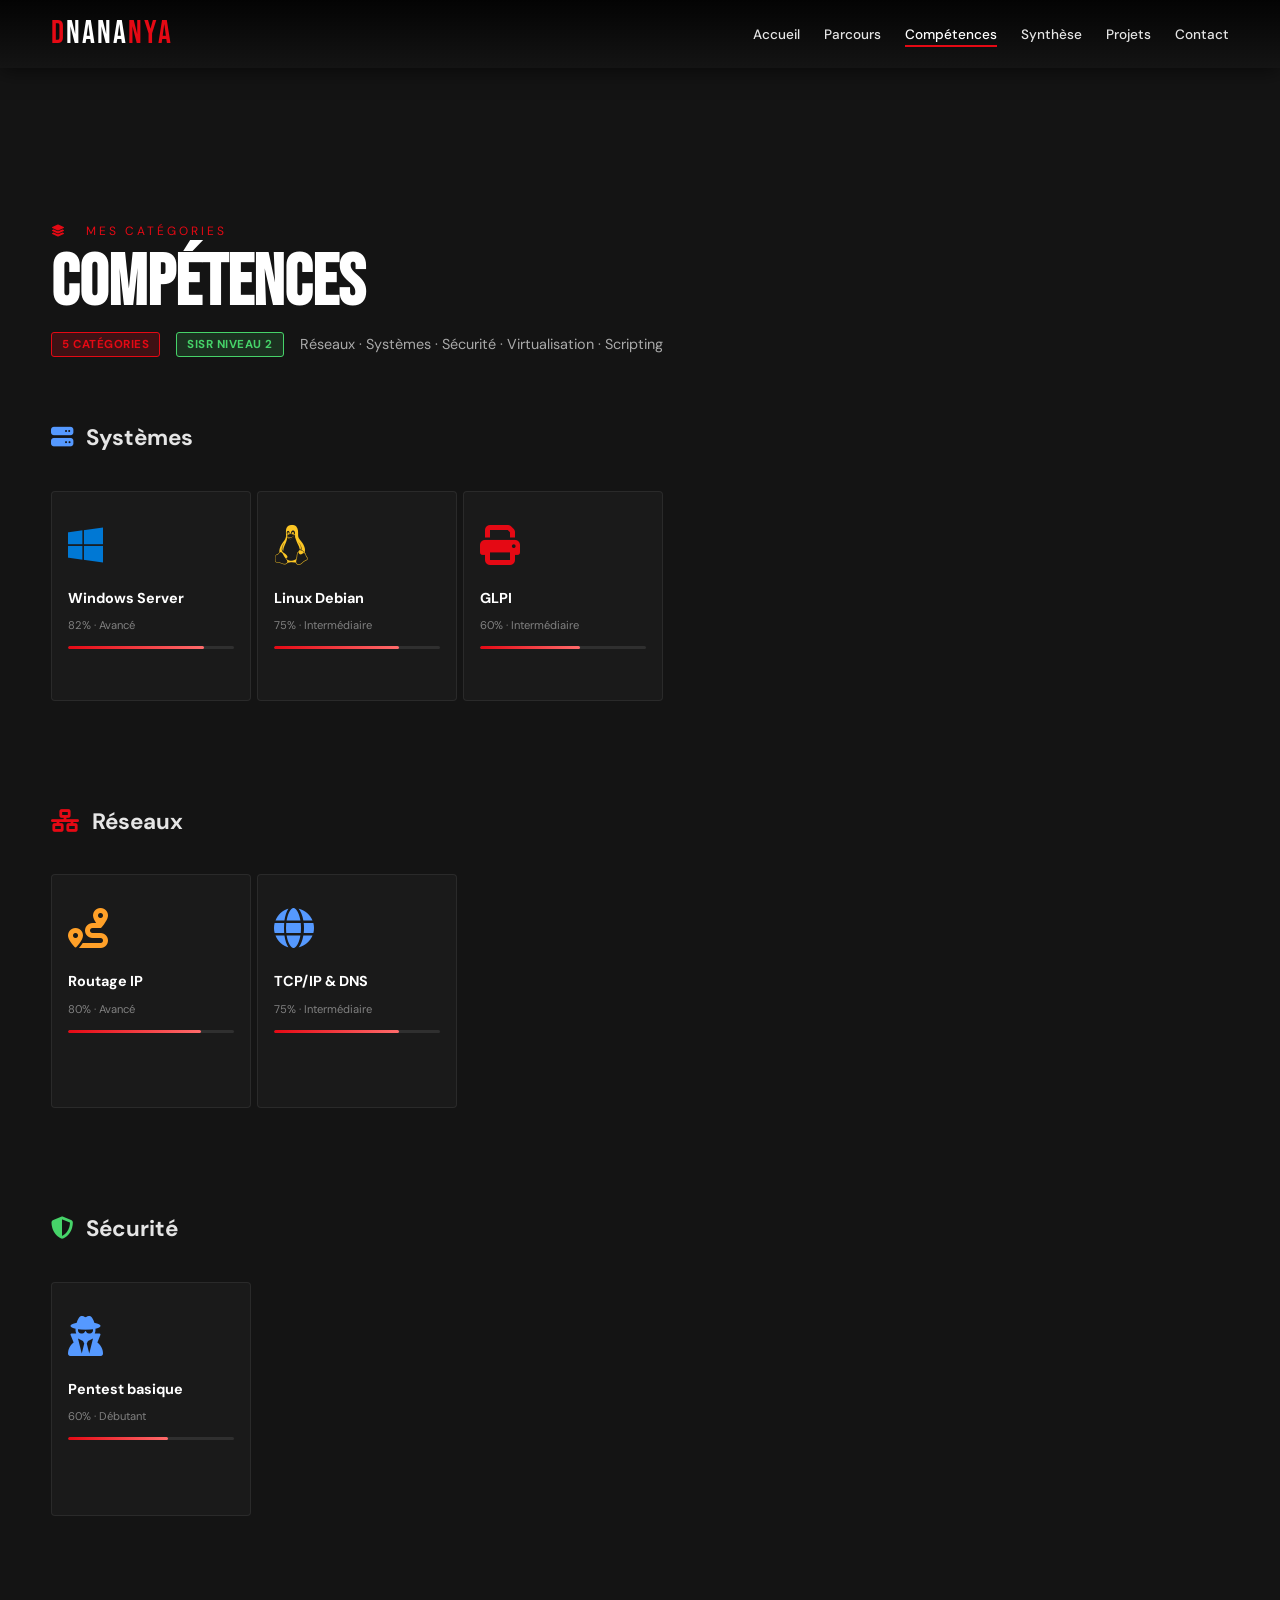
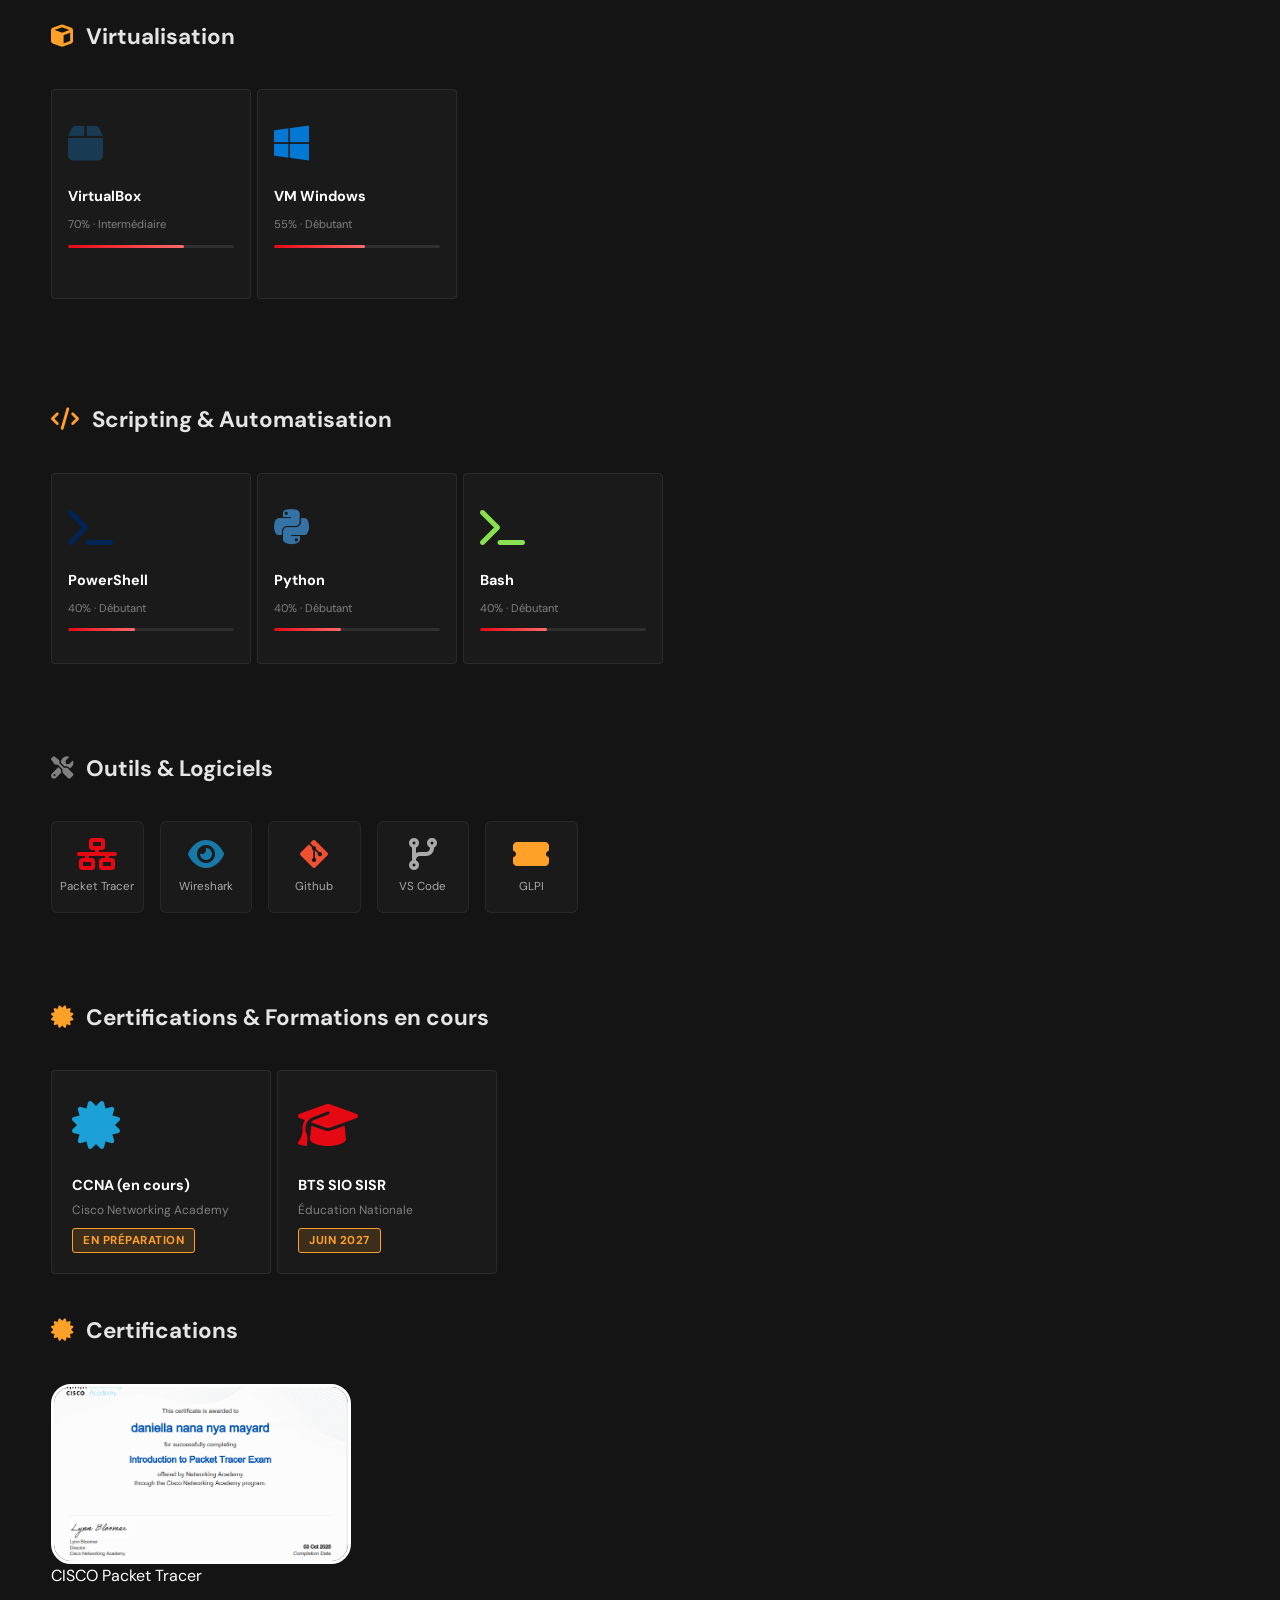
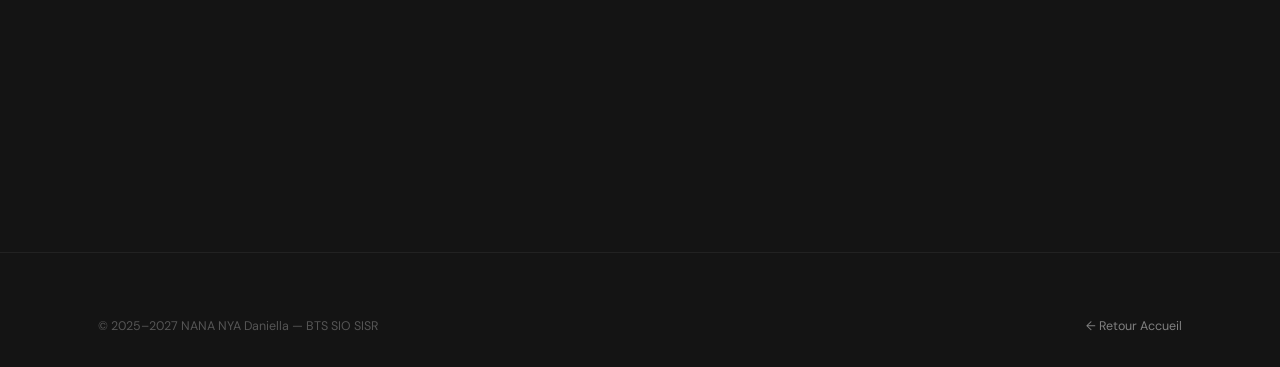
==== commit 2eb89b47: "Update competences.html" ====
--- a/competences.html
+++ b/competences.html
@@ -180,38 +180,28 @@
     <button class="row-arrow right" onclick="scrollRow('rn2',  1)"><i class="fas fa-chevron-right"></i></button>
     <div class="row-track" id="rn2">
 
-      <div class="skill-card" style="--pct:82%">
+      <div class="skill-card" style="--pct:82%" onclick="openSkill('winserver')">
         <span class="skill-card-icon" style="color:#0078D4;"><i class="fab fa-windows"></i></span>
         <div class="skill-card-name">Windows Server</div>
         <div class="skill-card-level">82% · Avancé</div>
         <div class="skill-card-bar"><div class="skill-card-fill"></div></div>
         <div class="skill-card-tags">
-          <span class="card-tag">WS 2022</span><span class="card-tag">AD DS</span><span class="card-tag">GPO</span>
-        </div>
-      </div>
-
-      <div class="skill-card" style="--pct:75%">
+          
+        </div>
+      </div>
+
+      <div class="skill-card" style="--pct:75%" onclick="openSkill('linux')">
         <span class="skill-card-icon" style="color:#FCC624;"><i class="fab fa-linux"></i></span>
         <div class="skill-card-name">Linux Debian</div>
         <div class="skill-card-level">75% · Intermédiaire</div>
         <div class="skill-card-bar"><div class="skill-card-fill"></div></div>
         <div class="skill-card-tags">
-          <span class="card-tag">Debian 12</span><span class="card-tag">Ubuntu</span><span class="card-tag">SSH</span>
-        </div>
-      </div>
-
-      <div class="skill-card" style="--pct:70%">
-        <span class="skill-card-icon" style="color:#46d369;"><i class="fas fa-database"></i></span>
-        <div class="skill-card-name">Active Directory</div>
-        <div class="skill-card-level">70% · Intermédiaire</div>
-        <div class="skill-card-bar"><div class="skill-card-fill"></div></div>
-        <div class="skill-card-tags">
-          <span class="card-tag">OU</span><span class="card-tag">LDAP</span><span class="card-tag">Kerberos</span>
-        </div>
-      </div>
-
-
-      <div class="skill-card" style="--pct:60%">
+          <span class="card-tag">Debian 12</span><span class="card-tag">Ubuntu</span>
+        </div>
+      </div>
+
+
+      <div class="skill-card" style="--pct:60%" onclick="openSkill('glpi')">
         <span class="skill-card-icon" style="color:#E50914;"><i class="fas fa-print"></i></span>
         <div class="skill-card-name">GLPI</div>
         <div class="skill-card-level">60% · Intermédiaire</div>
@@ -237,23 +227,23 @@
 
      
 
-      <div class="skill-card" style="--pct:80%">
+      <div class="skill-card" style="--pct:80%" onclick="openSkill('routage')">
         <span class="skill-card-icon" style="color:#ffa028;"><i class="fas fa-route"></i></span>
         <div class="skill-card-name">Routage IP</div>
         <div class="skill-card-level">80% · Avancé</div>
         <div class="skill-card-bar"><div class="skill-card-fill"></div></div>
         <div class="skill-card-tags">
-          <span class="card-tag">OSPF</span><span class="card-tag">RIP</span><span class="card-tag">EIGRP</span>
-        </div>
-      </div>
-
-      <div class="skill-card" style="--pct:75%">
+          <span class="card-tag">LAN[réseau local]</span><span class="card-tag">WAN[réseau étendu]</span>
+        </div>
+      </div>
+
+      <div class="skill-card" style="--pct:75%" onclick="openSkill('tcpip')">
         <span class="skill-card-icon" style="color:#5599ff;"><i class="fas fa-globe"></i></span>
         <div class="skill-card-name">TCP/IP & DNS</div>
         <div class="skill-card-level">75% · Intermédiaire</div>
         <div class="skill-card-bar"><div class="skill-card-fill"></div></div>
         <div class="skill-card-tags">
-          <span class="card-tag">IPv4</span><span class="card-tag">IPv6</span><span class="card-tag">DHCP</span>
+          <span class="card-tag">IPv4</span><span class="card-tag">IPv6</span><span class="card-tag">PLRTSPA</span>
         </div>
       </div>
 
@@ -271,33 +261,22 @@
     <div class="row-track" id="rn3">
 
 
-      <div class="skill-card" style="--pct:60%">
+      <div class="skill-card" style="--pct:60%" onclick="openSkill('pentest')">
         <span class="skill-card-icon" style="color:#5599ff;"><i class="fas fa-user-secret"></i></span>
         <div class="skill-card-name">Pentest basique</div>
         <div class="skill-card-level">60% · Débutant</div>
         <div class="skill-card-bar"><div class="skill-card-fill"></div></div>
         <div class="skill-card-tags">
-          <span class="card-tag">Nmap</span><span class="card-tag">Wireshark</span><span class="card-tag">Kali</span>
-        </div>
-      </div>
-
-      <div class="skill-card" style="--pct:55%">
-        <span class="skill-card-icon" style="color:#aaa;"><i class="fas fa-key"></i></span>
-        <div class="skill-card-name">EBIOS</div>
-        <div class="skill-card-level">55% · Débutant</div>
-        <div class="skill-card-bar"><div class="skill-card-fill"></div></div>
-        <div class="skill-card-tags">
-          <span class="card-tag">TLS/SSL</span><span class="card-tag">Let's Encrypt</span>
-        </div>
-      </div>
-
-    </div>
+          <span class="card-tag">Capture the flag</span><span class="card-tag">Wireshark</span><span class="card-tag">Kali</span>
+        </div>
+      </div>
+   </div>
   </section>
 
   <!-- ══ RANGÉE 4 : Virtualisation ══ -->
   <section class="row-section reveal">
     <div class="section-label">
-      <h2><i class="fas fa-cube" style="color:#ffa028;margin-right:0.5rem;"></i> Virtualisation &amp; Cloud</h2>
+      <h2><i class="fas fa-cube" style="color:#ffa028;margin-right:0.5rem;"></i> Virtualisation</h2>
       <span class="see-all">Voir détails <i class="fas fa-chevron-right"></i></span>
     </div>
     <button class="row-arrow left"  onclick="scrollRow('rn4', -1)"><i class="fas fa-chevron-left"></i></button>
@@ -305,20 +284,20 @@
     <div class="row-track" id="rn4">
 
 
-      <div class="skill-card" style="--pct:70%">
+      <div class="skill-card" style="--pct:70%" onclick="openSkill('virtualbox')">
         <span class="skill-card-icon" style="color:#183A52;"><i class="fas fa-box"></i></span>
         <div class="skill-card-name">VirtualBox</div>
         <div class="skill-card-level">70% · Intermédiaire</div>
         <div class="skill-card-bar"><div class="skill-card-fill"></div></div>
-        <div class="skill-card-tags"><span class="card-tag">OVA</span><span class="card-tag">Snapshot</span></div>
-      </div>
-
-      <div class="skill-card" style="--pct:45%">
-        <span class="skill-card-icon" style="color:#2496ED;"><i class="fab fa-docker"></i></span>
-        <div class="skill-card-name">Windows</div>
-        <div class="skill-card-level">45% · Débutant</div>
-        <div class="skill-card-bar"><div class="skill-card-fill"></div></div>
-        <div class="skill-card-tags"><span class="card-tag">Containers</span><span class="card-tag">Dockerfile</span></div>
+        <div class="skill-card-tags"><span class="card-tag">Windows</span><span class="card-tag">Linux</span></div>
+      </div>
+
+      <div class="skill-card" style="--pct:55%" onclick="openSkill('vmwindows')">
+        <span class="skill-card-icon" style="color:#0078D4;"><i class="fab fa-windows"></i></span>
+        <div class="skill-card-name">VM Windows</div>
+        <div class="skill-card-level">55% · Débutant</div>
+        <div class="skill-card-bar"><div class="skill-card-fill"></div></div>
+        <div class="skill-card-tags"><span class="card-tag">Windows 10/11</span></div>
       </div>
 
     </div>
@@ -333,28 +312,28 @@
     <button class="row-arrow right" onclick="scrollRow('rn5',  1)"><i class="fas fa-chevron-right"></i></button>
     <div class="row-track" id="rn5">
 
-      <div class="skill-card" style="--pct:72%">
+      <div class="skill-card" style="--pct:40%" onclick="openSkill('powershell')">
         <span class="skill-card-icon" style="color:#012456;"><i class="fas fa-terminal"></i></span>
         <div class="skill-card-name">PowerShell</div>
-        <div class="skill-card-level">72% · Avancé</div>
-        <div class="skill-card-bar"><div class="skill-card-fill"></div></div>
-        <div class="skill-card-tags"><span class="card-tag">Scripts AD</span><span class="card-tag">Automation</span></div>
-      </div>
-
-      <div class="skill-card" style="--pct:65%">
+        <div class="skill-card-level">40% · Débutant</div>
+        <div class="skill-card-bar"><div class="skill-card-fill"></div></div>
+        <div class="skill-card-tags"></div>
+      </div>
+
+      <div class="skill-card" style="--pct:40%" onclick="openSkill('python')">
         <span class="skill-card-icon" style="color:#3572A5;"><i class="fab fa-python"></i></span>
         <div class="skill-card-name">Python</div>
-        <div class="skill-card-level">65% · Intermédiaire</div>
-        <div class="skill-card-bar"><div class="skill-card-fill"></div></div>
-        <div class="skill-card-tags"><span class="card-tag">Requests</span><span class="card-tag">Paramiko</span></div>
-      </div>
-
-      <div class="skill-card" style="--pct:78%">
+        <div class="skill-card-level">40% · Débutant</div>
+        <div class="skill-card-bar"><div class="skill-card-fill"></div></div>
+        <div class="skill-card-tags"></div>
+      </div>
+
+      <div class="skill-card" style="--pct:40%" onclick="openSkill('bash')">
         <span class="skill-card-icon" style="color:#89e051;"><i class="fas fa-terminal"></i></span>
         <div class="skill-card-name">Bash</div>
-        <div class="skill-card-level">78% · Avancé</div>
-        <div class="skill-card-bar"><div class="skill-card-fill"></div></div>
-        <div class="skill-card-tags"><span class="card-tag">Cron</span><span class="card-tag">sed/awk</span></div>
+        <div class="skill-card-level">40% · Débutant</div>
+        <div class="skill-card-bar"><div class="skill-card-fill"></div></div>
+        <div class="skill-card-tags"></div>
       </div>
 
     </div>
@@ -424,6 +403,25 @@
 
 </main>
 
+<!-- ═══════════════════════════════════════════
+     MODAL COMPÉTENCE
+═══════════════════════════════════════════ -->
+<div class="modal-overlay" id="skillModalOverlay" onclick="closeSkill(event)">
+  <div class="modal" id="skillModal">
+    <div class="modal-thumb">
+      <div id="skillModalBg" style="width:100%;height:100%;background:linear-gradient(135deg,#1a1a2e,#16213e);display:flex;align-items:center;justify-content:center;font-size:5rem;color:rgba(255,255,255,0.15);"></div>
+      <div class="modal-thumb-gradient"></div>
+      <button class="modal-thumb-close" onclick="closeSkill()"><i class="fas fa-times"></i></button>
+    </div>
+    <div class="modal-body">
+      <h2 id="skillModalTitle">Titre</h2>
+      <p class="modal-meta" id="skillModalMeta">Catégorie</p>
+      <p class="modal-desc" id="skillModalDesc">Description.</p>
+      <div id="skillModalTags" class="card-tags" style="gap:6px;"></div>
+    </div>
+  </div>
+</div>
+
 <footer>
   <div class="footer-bottom" style="padding:0 4%;">
     <span>© 2025–2027 NANA NYA Daniella — BTS SIO SISR</span>
@@ -444,6 +442,108 @@
 
 window.addEventListener('load', () => setTimeout(() => document.getElementById('loader').classList.add('hidden'), 800));
 
+// ── Détail des compétences (au clic sur une carte) ──
+const skillModals = {
+  winserver: {
+    title: 'Windows Server',
+    meta: 'Systèmes',
+    icon: 'fab fa-windows',
+    desc: "Windows Server est le système d'exploitation utilisé pour administrer un réseau d'entreprise : il centralise l'authentification des utilisateurs, le partage de fichiers et d'imprimantes, et la distribution des règles de sécurité via Active Directory. Je m'en sers pour comprendre comment une organisation gère ses postes et ses comptes utilisateurs de façon centralisée.",
+    tags: ['Active Directory', 'Gestion des utilisateurs', 'Partage réseau']
+  },
+  glpi: {
+    title: 'GLPI',
+    meta: 'Systèmes · Gestion de parc',
+    icon: 'fas fa-print',
+    desc: "GLPI est un logiciel de gestion de parc informatique : il sert à faire l'inventaire du matériel, suivre les tickets d'incidents et gérer les demandes des utilisateurs. Je l'ai installé sur une machine virtuelle Linux, ce qui m'a permis de découvrir en plus le déploiement d'une application web (serveur + base de données).",
+    tags: ['Inventaire', 'Tickets', 'VM Linux']
+  },
+  linux: {
+    title: 'Linux Debian & Ubuntu',
+    meta: 'Systèmes',
+    icon: 'fab fa-linux',
+    desc: "J'ai installé et administré Debian et Ubuntu en ligne de commande. Sur Ubuntu, j'ai mis en place une pile LAMP (Linux, Apache, MySQL, PHP) pour héberger un site et une base de données.",
+    tags: ['Debian 12', 'Ubuntu', 'LAMP', 'Apache', 'MySQL']
+  },
+  routage: {
+    title: 'Routage IP',
+    meta: 'Réseaux',
+    icon: 'fas fa-route',
+    desc: "Le routage permet de faire transiter des données d'un réseau à un autre. Ça se comprend avec le modèle OSI (voir la carte TCP/IP)",
+    tags: ['Modèle OSI', 'LAN', 'WAN', 'Table de routage']
+  },
+  tcpip: {
+    title: 'TCP/IP & DNS',
+    meta: 'Réseaux',
+    icon: 'fas fa-globe',
+    desc: "Le modèle OSI découpe la communication réseau en 7 couches : la couche physique transmet les signaux (câbles, ondes), la couche liaison gère l'adressage local et la détection d'erreurs (adresses MAC), la couche réseau s'occupe de l'adressage IP et du routage entre réseaux, la couche transport assure la fiabilité et le découpage des données (TCP/UDP), la couche session gère l'ouverture et la fermeture des échanges entre deux machines, la couche présentation met les données dans un format compréhensible (chiffrement, compression), et la couche application correspond aux logiciels utilisés par l'utilisateur (navigateur, mail...).",
+    tags: ['IPv4', 'IPv6', 'DNS']
+  },
+  pentest: {
+    title: 'Pentest basique',
+    meta: 'Sécurité',
+    icon: 'fas fa-user-secret',
+    desc: "Découverte du pentest à travers un Capture The Flag (CTF) réalisé en classe : recherche de failles simples sur des machines dédiées à l'exercice, analyse du trafic réseau avec Wireshark, premiers pas avec Kali Linux. Un aperçu pratique de la sécurité offensive, encore à un niveau débutant.",
+    tags: ['CTF', 'Wireshark', 'Kali Linux']
+  },
+  virtualbox: {
+    title: 'VirtualBox',
+    meta: 'Virtualisation',
+    icon: 'fas fa-box',
+    desc: "Installation et utilisation de machines virtuelles avec VirtualBox : création de VMs, gestion des ressources allouées (RAM, CPU, disque) et des réseaux virtuels. Une première approche concrète de la virtualisation.",
+    tags: ['VM', 'Snapshots', 'Réseau virtuel']
+  },
+  vmwindows: {
+    title: 'VM Windows',
+    meta: 'Virtualisation',
+    icon: 'fab fa-windows',
+    desc: "Création et configuration d'une machine virtuelle sous Windows avec VirtualBox, en parallèle des VMs Linux. Ça permet de tester des configurations sans toucher à la machine physique.",
+    tags: ['VM', 'Windows']
+  },
+  powershell: {
+    title: 'PowerShell',
+    meta: 'Scripting & Automatisation',
+    icon: 'fas fa-terminal',
+    desc: "Bases du scripting avec PowerShell vues en cours : syntaxe, variables, quelques commandes d'administration système. Niveau encore débutant, à approfondir.",
+    tags: ['Scripting', 'Bases']
+  },
+  python: {
+    title: 'Python',
+    meta: 'Scripting & Automatisation',
+    icon: 'fab fa-python',
+    desc: "Bases du langage Python vues en cours : variables, boucles, conditions, petites fonctions simples. Niveau encore débutant, à approfondir.",
+    tags: ['Scripting', 'Bases']
+  },
+  bash: {
+    title: 'Bash',
+    meta: 'Scripting & Automatisation',
+    icon: 'fas fa-terminal',
+    desc: "Bases du scripting Bash vues en cours, en lien avec l'administration Linux : quelques commandes et petits scripts simples. Niveau encore débutant, à approfondir.",
+    tags: ['Scripting', 'Bases']
+  },
+};
+
+function openSkill(key) {
+  const d = skillModals[key];
+  if (!d) return;
+  document.getElementById('skillModalTitle').textContent = d.title;
+  document.getElementById('skillModalMeta').textContent  = d.meta;
+  document.getElementById('skillModalDesc').textContent  = d.desc;
+  const bg = document.getElementById('skillModalBg');
+  bg.innerHTML = `<i class="${d.icon}" style="font-size:5rem;color:rgba(255,255,255,0.15);"></i>`;
+  const tagsEl = document.getElementById('skillModalTags');
+  tagsEl.innerHTML = d.tags.map(t => `<span class="card-tag">${t}</span>`).join('');
+  document.getElementById('skillModalOverlay').classList.add('open');
+  document.body.style.overflow = 'hidden';
+}
+
+function closeSkill(e) {
+  if (e && e.target !== document.getElementById('skillModalOverlay') && !e.target.classList.contains('modal-thumb-close') && !e.target.parentElement?.classList.contains('modal-thumb-close')) return;
+  document.getElementById('skillModalOverlay').classList.remove('open');
+  document.body.style.overflow = '';
+}
+document.addEventListener('keydown', e => { if (e.key === 'Escape') { document.getElementById('skillModalOverlay').classList.remove('open'); document.body.style.overflow = ''; } });
+
 // Animate skill bars on scroll
 const observer = new IntersectionObserver(entries => {
   entries.forEach(e => {
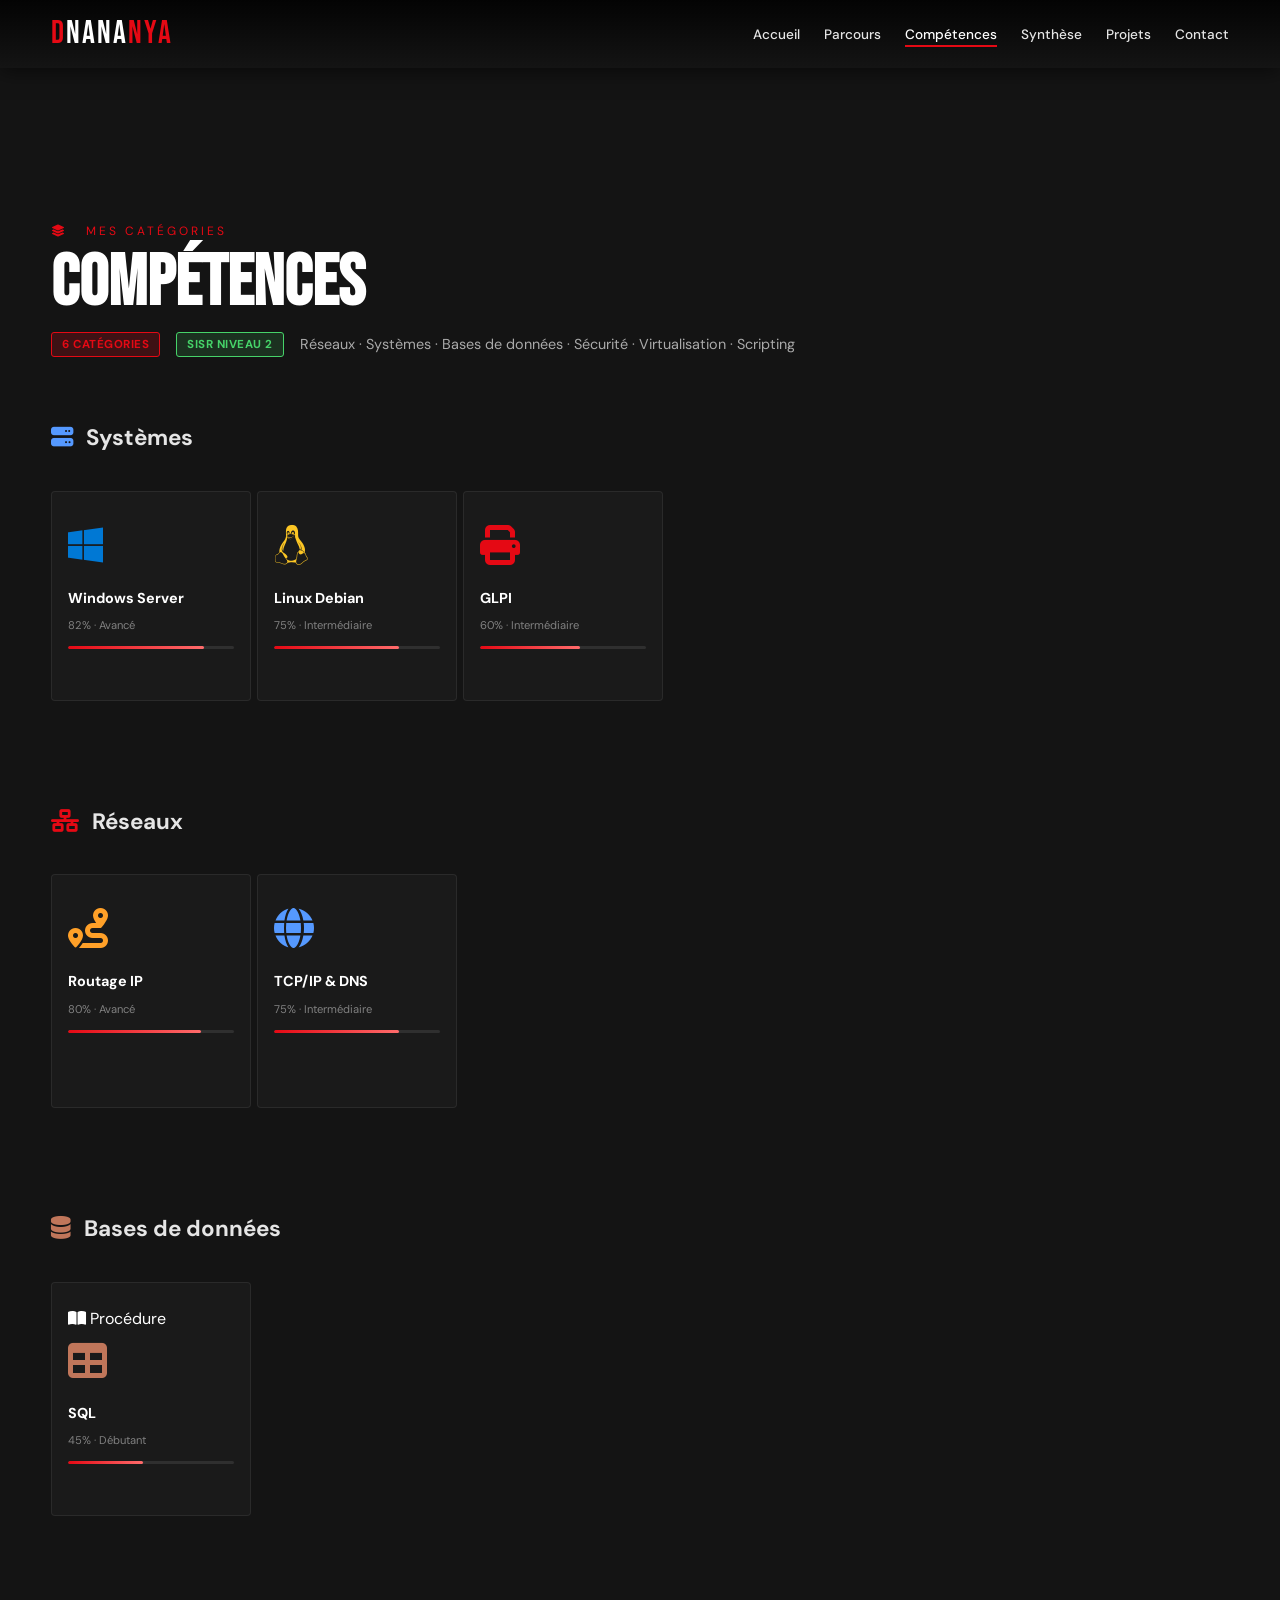
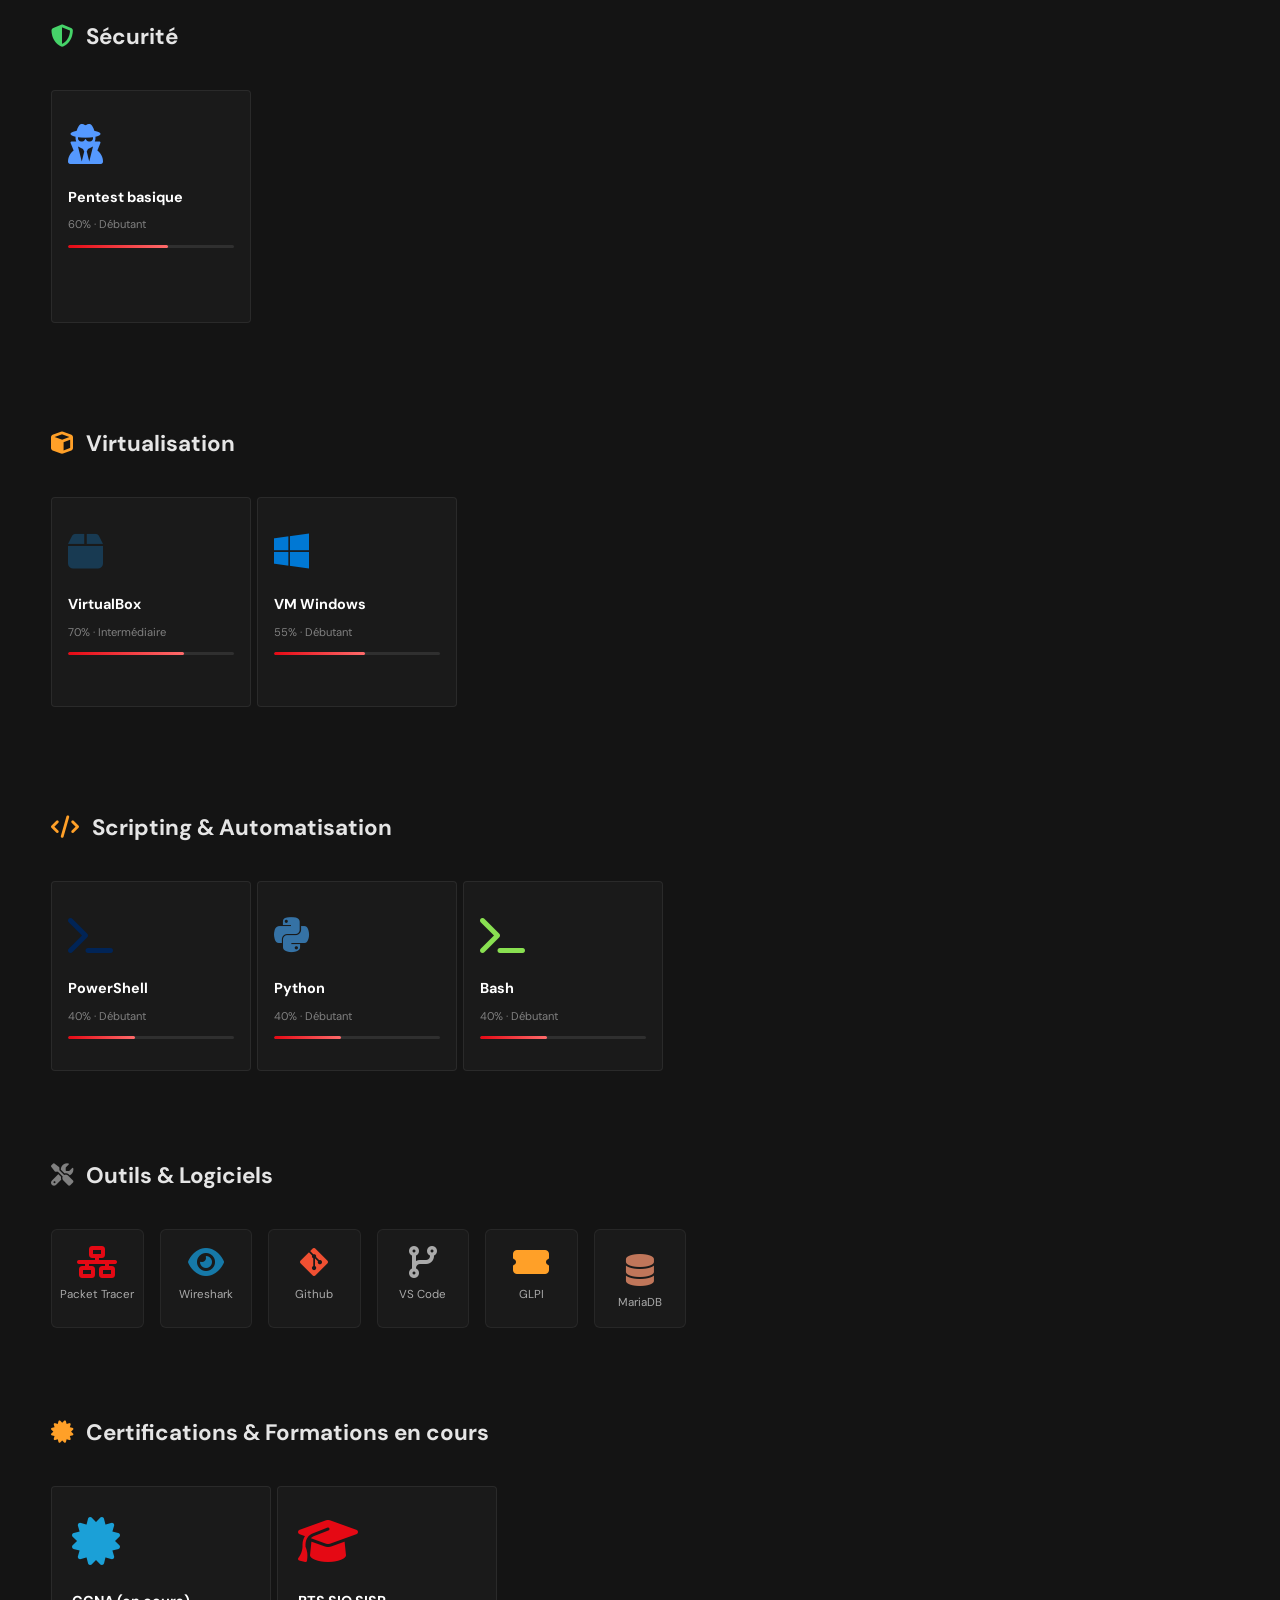
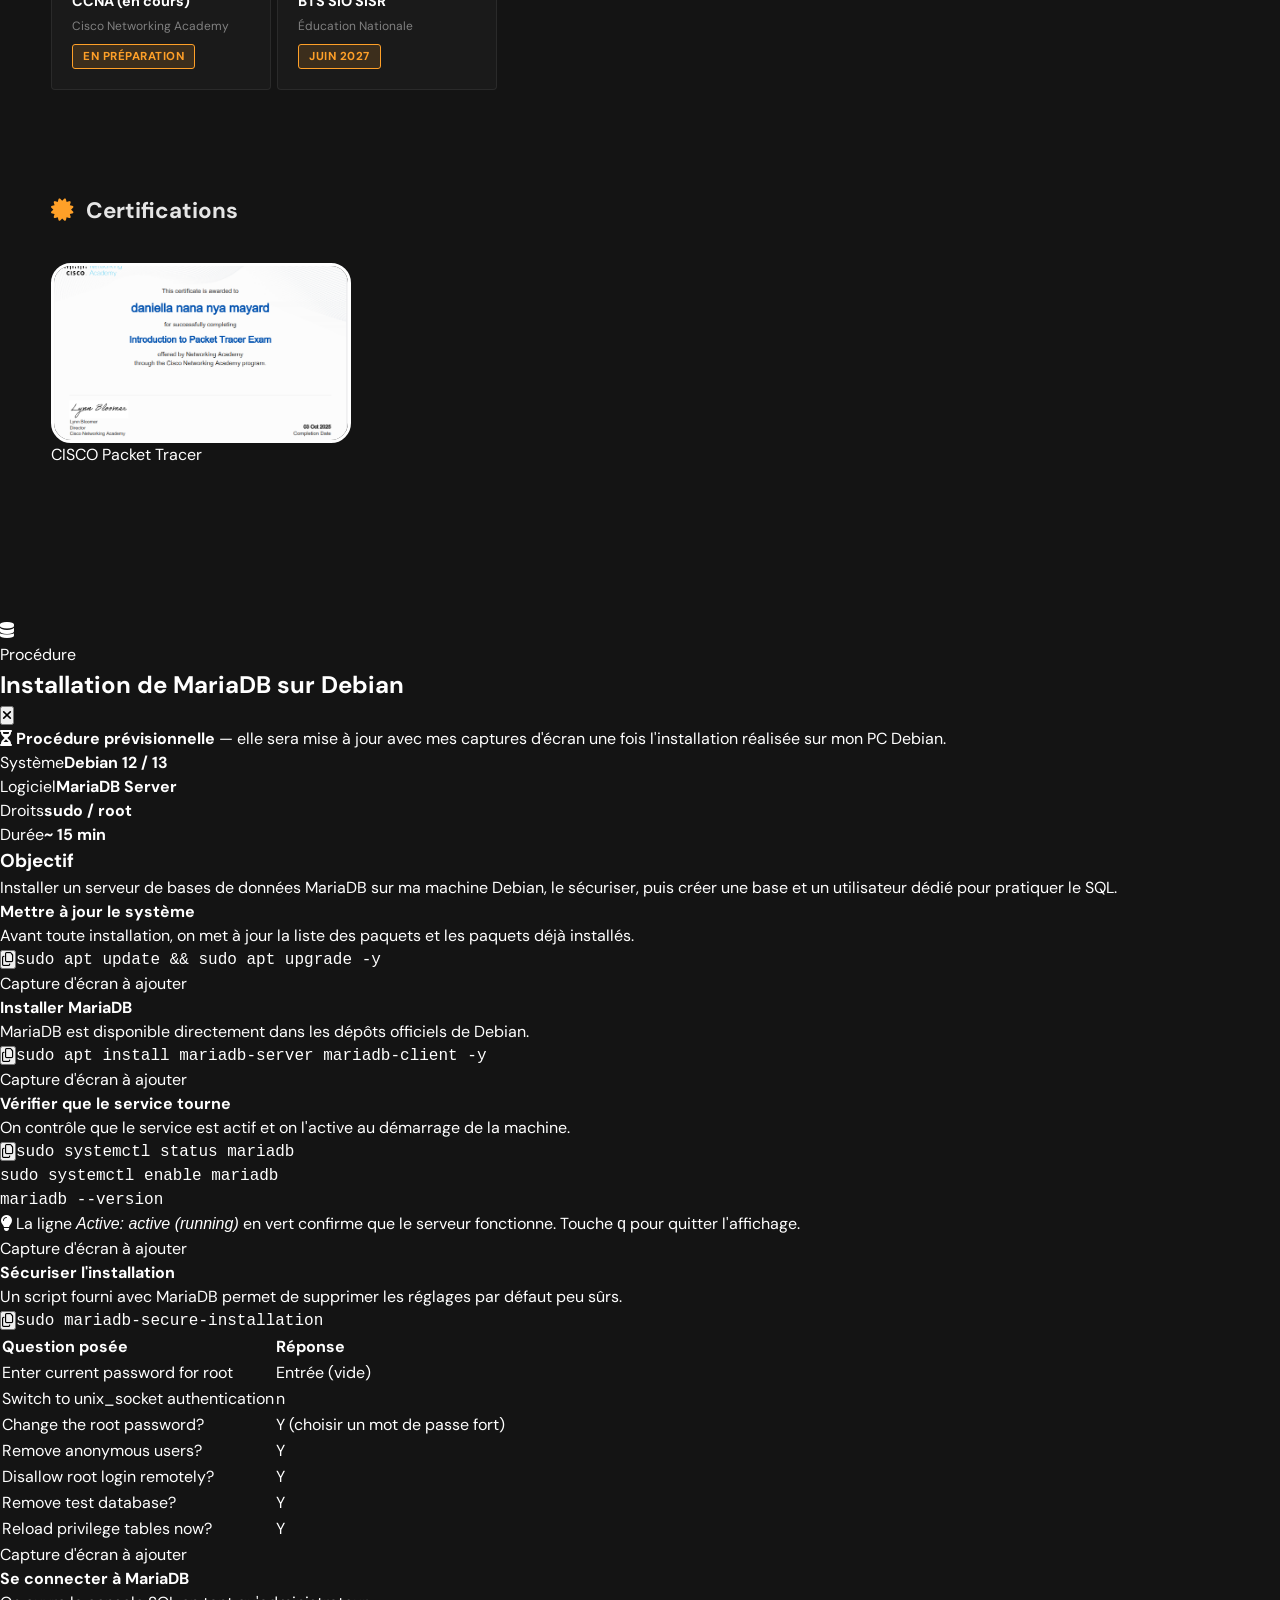
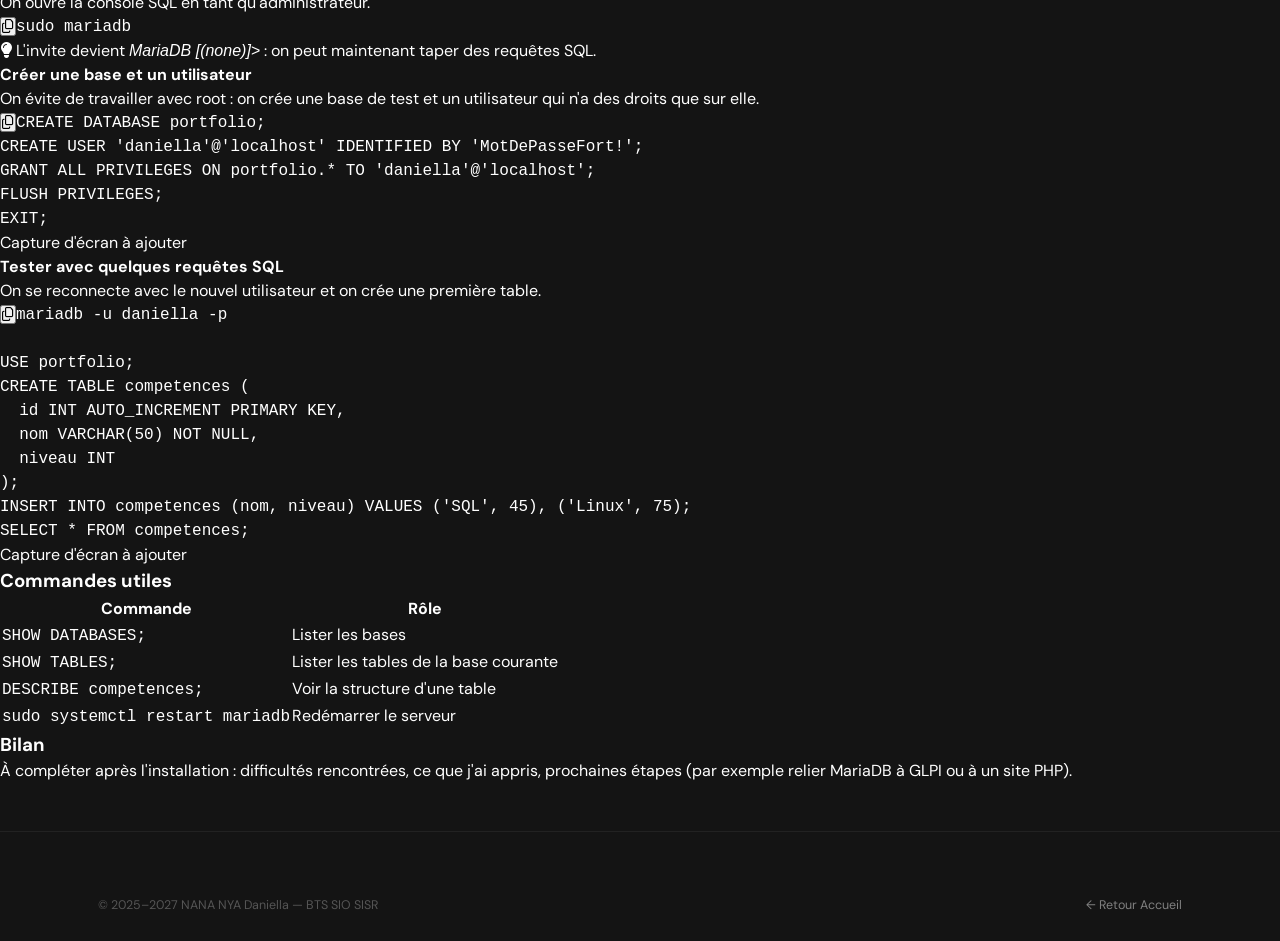
==== commit 5b9ea3b7: "Update competences.html" ====
--- a/competences.html
+++ b/competences.html
@@ -159,16 +159,14 @@
     <p class="page-hero-eyebrow"><i class="fas fa-layer-group"></i> &nbsp; Mes catégories</p>
     <h1>Compétences</h1>
     <div style="display:flex;gap:1rem;align-items:center;flex-wrap:wrap;">
-      <span class="badge badge-red">5 Catégories</span>
+      <span class="badge badge-red">6 Catégories</span>
       <span class="badge badge-green">SISR Niveau 2</span>
-      <span style="color:#aaa;font-size:0.9rem;">Réseaux · Systèmes · Sécurité · Virtualisation · Scripting</span>
+      <span style="color:#aaa;font-size:0.9rem;">Réseaux · Systèmes · Bases de données · Sécurité · Virtualisation · Scripting</span>
     </div>
   </div>
 </div>
 
 <main style="padding-bottom:4rem;">
-
-  
 
   <!-- ══ RANGÉE 1 : Systèmes ══ -->
   <section class="row-section reveal">
@@ -185,9 +183,7 @@
         <div class="skill-card-name">Windows Server</div>
         <div class="skill-card-level">82% · Avancé</div>
         <div class="skill-card-bar"><div class="skill-card-fill"></div></div>
-        <div class="skill-card-tags">
-          
-        </div>
+        <div class="skill-card-tags"></div>
       </div>
 
       <div class="skill-card" style="--pct:75%" onclick="openSkill('linux')">
@@ -200,7 +196,6 @@
         </div>
       </div>
 
-
       <div class="skill-card" style="--pct:60%" onclick="openSkill('glpi')">
         <span class="skill-card-icon" style="color:#E50914;"><i class="fas fa-print"></i></span>
         <div class="skill-card-name">GLPI</div>
@@ -213,7 +208,6 @@
 
     </div>
   </section>
-
 
   <!-- ══ RANGÉE 2 : Réseaux ══ -->
   <section class="row-section reveal">
@@ -225,8 +219,6 @@
     <button class="row-arrow right" onclick="scrollRow('rn1',  1)"><i class="fas fa-chevron-right"></i></button>
     <div class="row-track" id="rn1">
 
-     
-
       <div class="skill-card" style="--pct:80%" onclick="openSkill('routage')">
         <span class="skill-card-icon" style="color:#ffa028;"><i class="fas fa-route"></i></span>
         <div class="skill-card-name">Routage IP</div>
@@ -250,7 +242,31 @@
     </div>
   </section>
 
-  <!-- ══ RANGÉE 3 : Sécurité ══ -->
+  <!-- ══ RANGÉE 3 : Bases de données ══ -->
+  <section class="row-section reveal">
+    <div class="section-label">
+      <h2><i class="fas fa-database" style="color:#C0765A;margin-right:0.5rem;"></i> Bases de données</h2>
+      <span class="see-all">Voir détails <i class="fas fa-chevron-right"></i></span>
+    </div>
+    <button class="row-arrow left"  onclick="scrollRow('rndb', -1)"><i class="fas fa-chevron-left"></i></button>
+    <button class="row-arrow right" onclick="scrollRow('rndb',  1)"><i class="fas fa-chevron-right"></i></button>
+    <div class="row-track" id="rndb">
+
+      <div class="skill-card has-proc" style="--pct:45%" onclick="openProc('sql')">
+        <span class="proc-flag"><i class="fas fa-book-open"></i> Procédure</span>
+        <span class="skill-card-icon" style="color:#C0765A;"><i class="fas fa-table"></i></span>
+        <div class="skill-card-name">SQL</div>
+        <div class="skill-card-level">45% · Débutant</div>
+        <div class="skill-card-bar"><div class="skill-card-fill"></div></div>
+        <div class="skill-card-tags">
+          <span class="card-tag">MariaDB</span><span class="card-tag">Requêtes</span>
+        </div>
+      </div>
+
+    </div>
+  </section>
+
+  <!-- ══ RANGÉE 4 : Sécurité ══ -->
   <section class="row-section reveal">
     <div class="section-label">
       <h2><i class="fas fa-shield-alt" style="color:#46d369;margin-right:0.5rem;"></i> Sécurité</h2>
@@ -260,7 +276,6 @@
     <button class="row-arrow right" onclick="scrollRow('rn3',  1)"><i class="fas fa-chevron-right"></i></button>
     <div class="row-track" id="rn3">
 
-
       <div class="skill-card" style="--pct:60%" onclick="openSkill('pentest')">
         <span class="skill-card-icon" style="color:#5599ff;"><i class="fas fa-user-secret"></i></span>
         <div class="skill-card-name">Pentest basique</div>
@@ -270,10 +285,11 @@
           <span class="card-tag">Capture the flag</span><span class="card-tag">Wireshark</span><span class="card-tag">Kali</span>
         </div>
       </div>
-   </div>
-  </section>
-
-  <!-- ══ RANGÉE 4 : Virtualisation ══ -->
+
+    </div>
+  </section>
+
+  <!-- ══ RANGÉE 5 : Virtualisation ══ -->
   <section class="row-section reveal">
     <div class="section-label">
       <h2><i class="fas fa-cube" style="color:#ffa028;margin-right:0.5rem;"></i> Virtualisation</h2>
@@ -283,7 +299,6 @@
     <button class="row-arrow right" onclick="scrollRow('rn4',  1)"><i class="fas fa-chevron-right"></i></button>
     <div class="row-track" id="rn4">
 
-
       <div class="skill-card" style="--pct:70%" onclick="openSkill('virtualbox')">
         <span class="skill-card-icon" style="color:#183A52;"><i class="fas fa-box"></i></span>
         <div class="skill-card-name">VirtualBox</div>
@@ -303,7 +318,7 @@
     </div>
   </section>
 
-  <!-- ══ RANGÉE 5 : Scripting ══ -->
+  <!-- ══ RANGÉE 6 : Scripting ══ -->
   <section class="row-section reveal">
     <div class="section-label">
       <h2><i class="fas fa-code" style="color:#ffa028;margin-right:0.5rem;"></i> Scripting &amp; Automatisation</h2>
@@ -348,10 +363,14 @@
       <div class="tool-item"><i class="fab fa-git-alt" style="color:#F05032;"></i><span>Github</span></div>
       <div class="tool-item"><i class="fas fa-code-branch" style="color:#aaa;"></i><span>VS Code</span></div>
       <div class="tool-item"><i class="fas fa-ticket-alt" style="color:#ffa028;"></i><span>GLPI</span></div>
-    </div>
-  </section>
-
-  <!-- ══ Certifications ══ -->
+      <div class="tool-item has-proc" onclick="openProc('mariadb')" title="Voir ma procédure d'installation">
+        <span class="proc-dot"></span>
+        <i class="fas fa-database" style="color:#C0765A;"></i><span>MariaDB</span>
+      </div>
+    </div>
+  </section>
+
+  <!-- ══ Certifications & formations en cours ══ -->
   <section class="row-section reveal">
     <div class="section-label">
       <h2><i class="fas fa-certificate" style="color:#ffa028;margin-right:0.5rem;"></i> Certifications &amp; Formations en cours</h2>
@@ -367,9 +386,6 @@
         <span class="badge badge-orange">En préparation</span>
       </div>
 
-
-
-
       <div class="cert-card">
         <div class="cert-icon" style="color:#E50914;"><i class="fas fa-graduation-cap"></i></div>
         <div class="cert-name">BTS SIO SISR</div>
@@ -378,33 +394,29 @@
       </div>
 
     </div>
-
-
-     <!-- ══ Certifications ══ -->
+  </section>
+
+  <!-- ══ Certifications obtenues ══ -->
   <section class="row-section reveal">
     <div class="section-label">
       <h2><i class="fas fa-certificate" style="color:#ffa028;margin-right:0.5rem;"></i> Certifications</h2>
     </div>
-    <button class="row-arrow left"  onclick="scrollRow('rncert', -1)"><i class="fas fa-chevron-left"></i></button>
-    <button class="row-arrow right" onclick="scrollRow('rncert',  1)"><i class="fas fa-chevron-right"></i></button>
-    <div class="row-track" id="rncert">
-
+    <div class="row-track" id="rncert2">
       <div class="certifications-grid">
         <div class="cert-card1">
-            <a href="https://www.credly.com/badges/fe584ce8-04c0-48bd-862c-433c7b5b7167/public_url" target="_blank">
-                <img src="certificationCisco.png" alt="Certification 2">
-            </a>
-            <p>CISCO Packet Tracer</p>
+          <a href="https://www.credly.com/badges/fe584ce8-04c0-48bd-862c-433c7b5b7167/public_url" target="_blank">
+            <img src="certificationCisco.png" alt="Certification Cisco Packet Tracer">
+          </a>
+          <p>CISCO Packet Tracer</p>
         </div>
-    </div>
-
+      </div>
     </div>
   </section>
 
 </main>
 
 <!-- ═══════════════════════════════════════════
-     MODAL COMPÉTENCE
+     MODAL COMPÉTENCE (petite fiche)
 ═══════════════════════════════════════════ -->
 <div class="modal-overlay" id="skillModalOverlay" onclick="closeSkill(event)">
   <div class="modal" id="skillModal">
@@ -418,6 +430,142 @@
       <p class="modal-meta" id="skillModalMeta">Catégorie</p>
       <p class="modal-desc" id="skillModalDesc">Description.</p>
       <div id="skillModalTags" class="card-tags" style="gap:6px;"></div>
+    </div>
+  </div>
+</div>
+
+<!-- ═══════════════════════════════════════════
+     MODAL PROCÉDURE (grande bulle scrollable)
+═══════════════════════════════════════════ -->
+<div class="proc-overlay" id="procOverlay" onclick="if(event.target===this) closeProc()">
+  <div class="proc-modal" role="dialog" aria-modal="true" aria-labelledby="procTitle">
+
+    <header class="proc-header">
+      <div class="proc-header-icon"><i class="fas fa-database"></i></div>
+      <div class="proc-header-text">
+        <p class="proc-eyebrow" id="procEyebrow">Procédure</p>
+        <h2 id="procTitle">Installation de MariaDB sur Debian</h2>
+      </div>
+      <button class="proc-close" onclick="closeProc()" aria-label="Fermer"><i class="fas fa-times"></i></button>
+    </header>
+
+    <div class="proc-body" id="procBody">
+
+      <!-- Intro qui change selon la carte cliquée (SQL ou MariaDB) -->
+      <p class="proc-intro" id="procIntro"></p>
+
+      <div class="proc-notice">
+        <i class="fas fa-hourglass-half"></i>
+        <span><strong>Procédure prévisionnelle</strong> — elle sera mise à jour avec mes captures d'écran une fois l'installation réalisée sur mon PC Debian.</span>
+      </div>
+
+      <!-- ═════════ CONTENU DE LA PROCÉDURE (à modifier ici) ═════════ -->
+      <div class="proc-meta-grid">
+        <div><span>Système</span><strong>Debian 12 / 13</strong></div>
+        <div><span>Logiciel</span><strong>MariaDB Server</strong></div>
+        <div><span>Droits</span><strong>sudo / root</strong></div>
+        <div><span>Durée</span><strong>~ 15 min</strong></div>
+      </div>
+
+      <h3 class="proc-section-title">Objectif</h3>
+      <p>Installer un serveur de bases de données MariaDB sur ma machine Debian, le sécuriser, puis créer une base et un utilisateur dédié pour pratiquer le SQL.</p>
+
+      <ol class="proc-steps">
+
+        <li class="proc-step">
+          <h4>Mettre à jour le système</h4>
+          <p>Avant toute installation, on met à jour la liste des paquets et les paquets déjà installés.</p>
+          <pre class="proc-code"><button class="copy-btn" onclick="copyCode(this)"><i class="far fa-copy"></i></button><code>sudo apt update && sudo apt upgrade -y</code></pre>
+          <div class="proc-shot">Capture d'écran à ajouter</div>
+        </li>
+
+        <li class="proc-step">
+          <h4>Installer MariaDB</h4>
+          <p>MariaDB est disponible directement dans les dépôts officiels de Debian.</p>
+          <pre class="proc-code"><button class="copy-btn" onclick="copyCode(this)"><i class="far fa-copy"></i></button><code>sudo apt install mariadb-server mariadb-client -y</code></pre>
+          <div class="proc-shot">Capture d'écran à ajouter</div>
+        </li>
+
+        <li class="proc-step">
+          <h4>Vérifier que le service tourne</h4>
+          <p>On contrôle que le service est actif et on l'active au démarrage de la machine.</p>
+          <pre class="proc-code"><button class="copy-btn" onclick="copyCode(this)"><i class="far fa-copy"></i></button><code>sudo systemctl status mariadb
+sudo systemctl enable mariadb
+mariadb --version</code></pre>
+          <p class="proc-tip"><i class="fas fa-lightbulb"></i> La ligne <em>Active: active (running)</em> en vert confirme que le serveur fonctionne. Touche <kbd>q</kbd> pour quitter l'affichage.</p>
+          <div class="proc-shot">Capture d'écran à ajouter</div>
+        </li>
+
+        <li class="proc-step">
+          <h4>Sécuriser l'installation</h4>
+          <p>Un script fourni avec MariaDB permet de supprimer les réglages par défaut peu sûrs.</p>
+          <pre class="proc-code"><button class="copy-btn" onclick="copyCode(this)"><i class="far fa-copy"></i></button><code>sudo mariadb-secure-installation</code></pre>
+          <table class="proc-table">
+            <thead><tr><th>Question posée</th><th>Réponse</th></tr></thead>
+            <tbody>
+              <tr><td>Enter current password for root</td><td>Entrée (vide)</td></tr>
+              <tr><td>Switch to unix_socket authentication</td><td>n</td></tr>
+              <tr><td>Change the root password?</td><td>Y (choisir un mot de passe fort)</td></tr>
+              <tr><td>Remove anonymous users?</td><td>Y</td></tr>
+              <tr><td>Disallow root login remotely?</td><td>Y</td></tr>
+              <tr><td>Remove test database?</td><td>Y</td></tr>
+              <tr><td>Reload privilege tables now?</td><td>Y</td></tr>
+            </tbody>
+          </table>
+          <div class="proc-shot">Capture d'écran à ajouter</div>
+        </li>
+
+        <li class="proc-step">
+          <h4>Se connecter à MariaDB</h4>
+          <p>On ouvre la console SQL en tant qu'administrateur.</p>
+          <pre class="proc-code"><button class="copy-btn" onclick="copyCode(this)"><i class="far fa-copy"></i></button><code>sudo mariadb</code></pre>
+          <p class="proc-tip"><i class="fas fa-lightbulb"></i> L'invite devient <em>MariaDB [(none)]&gt;</em> : on peut maintenant taper des requêtes SQL.</p>
+        </li>
+
+        <li class="proc-step">
+          <h4>Créer une base et un utilisateur</h4>
+          <p>On évite de travailler avec root : on crée une base de test et un utilisateur qui n'a des droits que sur elle.</p>
+          <pre class="proc-code"><button class="copy-btn" onclick="copyCode(this)"><i class="far fa-copy"></i></button><code>CREATE DATABASE portfolio;
+CREATE USER 'daniella'@'localhost' IDENTIFIED BY 'MotDePasseFort!';
+GRANT ALL PRIVILEGES ON portfolio.* TO 'daniella'@'localhost';
+FLUSH PRIVILEGES;
+EXIT;</code></pre>
+          <div class="proc-shot">Capture d'écran à ajouter</div>
+        </li>
+
+        <li class="proc-step">
+          <h4>Tester avec quelques requêtes SQL</h4>
+          <p>On se reconnecte avec le nouvel utilisateur et on crée une première table.</p>
+          <pre class="proc-code"><button class="copy-btn" onclick="copyCode(this)"><i class="far fa-copy"></i></button><code>mariadb -u daniella -p
+
+USE portfolio;
+CREATE TABLE competences (
+  id INT AUTO_INCREMENT PRIMARY KEY,
+  nom VARCHAR(50) NOT NULL,
+  niveau INT
+);
+INSERT INTO competences (nom, niveau) VALUES ('SQL', 45), ('Linux', 75);
+SELECT * FROM competences;</code></pre>
+          <div class="proc-shot">Capture d'écran à ajouter</div>
+        </li>
+
+      </ol>
+
+      <h3 class="proc-section-title">Commandes utiles</h3>
+      <table class="proc-table">
+        <thead><tr><th>Commande</th><th>Rôle</th></tr></thead>
+        <tbody>
+          <tr><td><code>SHOW DATABASES;</code></td><td>Lister les bases</td></tr>
+          <tr><td><code>SHOW TABLES;</code></td><td>Lister les tables de la base courante</td></tr>
+          <tr><td><code>DESCRIBE competences;</code></td><td>Voir la structure d'une table</td></tr>
+          <tr><td><code>sudo systemctl restart mariadb</code></td><td>Redémarrer le serveur</td></tr>
+        </tbody>
+      </table>
+
+      <h3 class="proc-section-title">Bilan</h3>
+      <p>À compléter après l'installation : difficultés rencontrées, ce que j'ai appris, prochaines étapes (par exemple relier MariaDB à GLPI ou à un site PHP).</p>
+      <!-- ═════════ FIN DU CONTENU DE LA PROCÉDURE ═════════ -->
+
     </div>
   </div>
 </div>
@@ -542,7 +690,48 @@
   document.getElementById('skillModalOverlay').classList.remove('open');
   document.body.style.overflow = '';
 }
-document.addEventListener('keydown', e => { if (e.key === 'Escape') { document.getElementById('skillModalOverlay').classList.remove('open'); document.body.style.overflow = ''; } });
+
+// ── Grande bulle "Procédure" (MariaDB / SQL) ──
+const procIntros = {
+  mariadb: {
+    eyebrow: 'Outil · Bases de données',
+    intro: "MariaDB est un système de gestion de bases de données relationnelles (SGBDR), libre et compatible avec MySQL. Voici la procédure que j'ai suivie pour l'installer sur mon PC Debian."
+  },
+  sql: {
+    eyebrow: 'Compétence · SQL',
+    intro: "Le SQL est le langage qui permet de créer, interroger et modifier des bases de données relationnelles. Pour le pratiquer, j'ai installé le serveur MariaDB sur mon PC Debian : voici ma procédure, jusqu'à mes premières requêtes."
+  }
+};
+
+function openProc(key) {
+  const d = procIntros[key] || procIntros.mariadb;
+  document.getElementById('procEyebrow').textContent = d.eyebrow;
+  document.getElementById('procIntro').textContent   = d.intro;
+  document.getElementById('procBody').scrollTop = 0;
+  document.getElementById('procOverlay').classList.add('open');
+  document.body.style.overflow = 'hidden';
+}
+
+function closeProc() {
+  document.getElementById('procOverlay').classList.remove('open');
+  document.body.style.overflow = '';
+}
+
+function copyCode(btn) {
+  const code = btn.parentElement.querySelector('code').innerText;
+  navigator.clipboard.writeText(code).then(() => {
+    btn.innerHTML = '<i class="fas fa-check"></i>';
+    btn.classList.add('copied');
+    setTimeout(() => { btn.innerHTML = '<i class="far fa-copy"></i>'; btn.classList.remove('copied'); }, 1500);
+  });
+}
+
+document.addEventListener('keydown', e => {
+  if (e.key === 'Escape') {
+    document.getElementById('skillModalOverlay').classList.remove('open');
+    closeProc();
+  }
+});
 
 // Animate skill bars on scroll
 const observer = new IntersectionObserver(entries => {
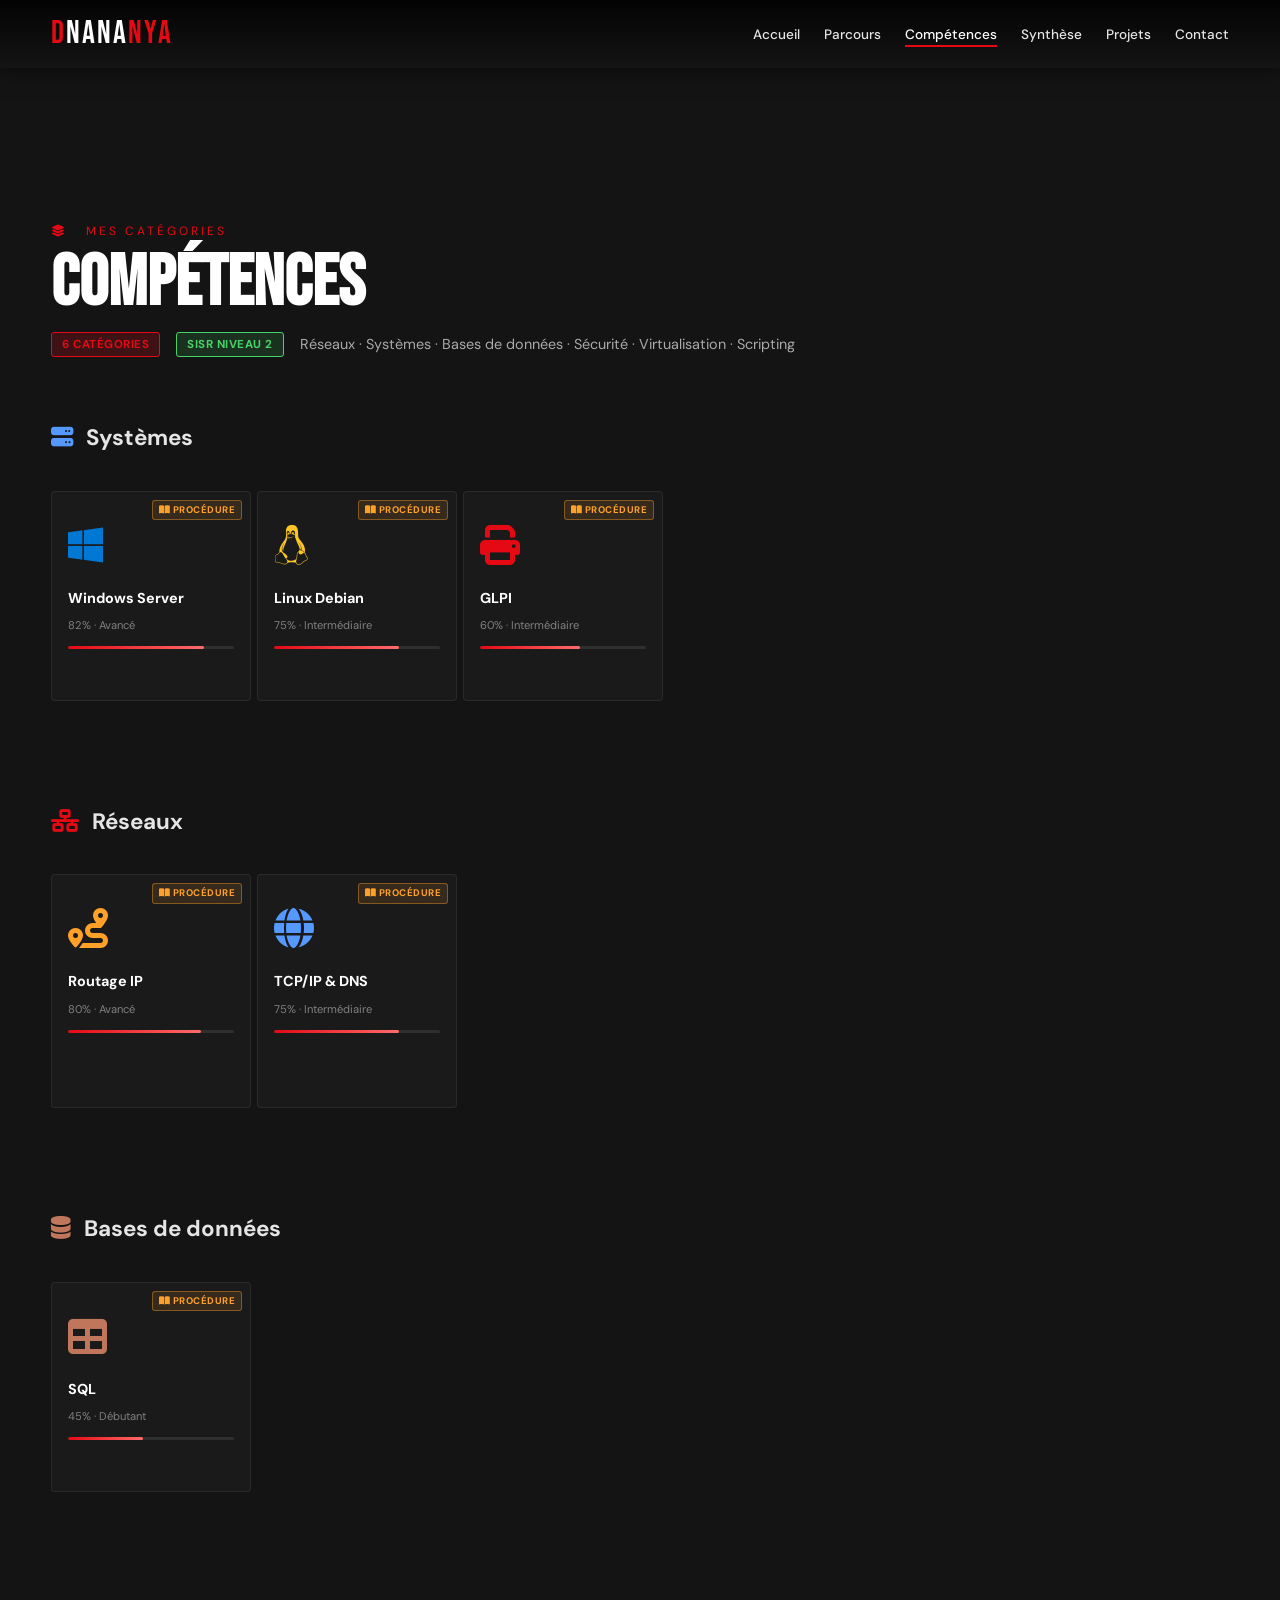
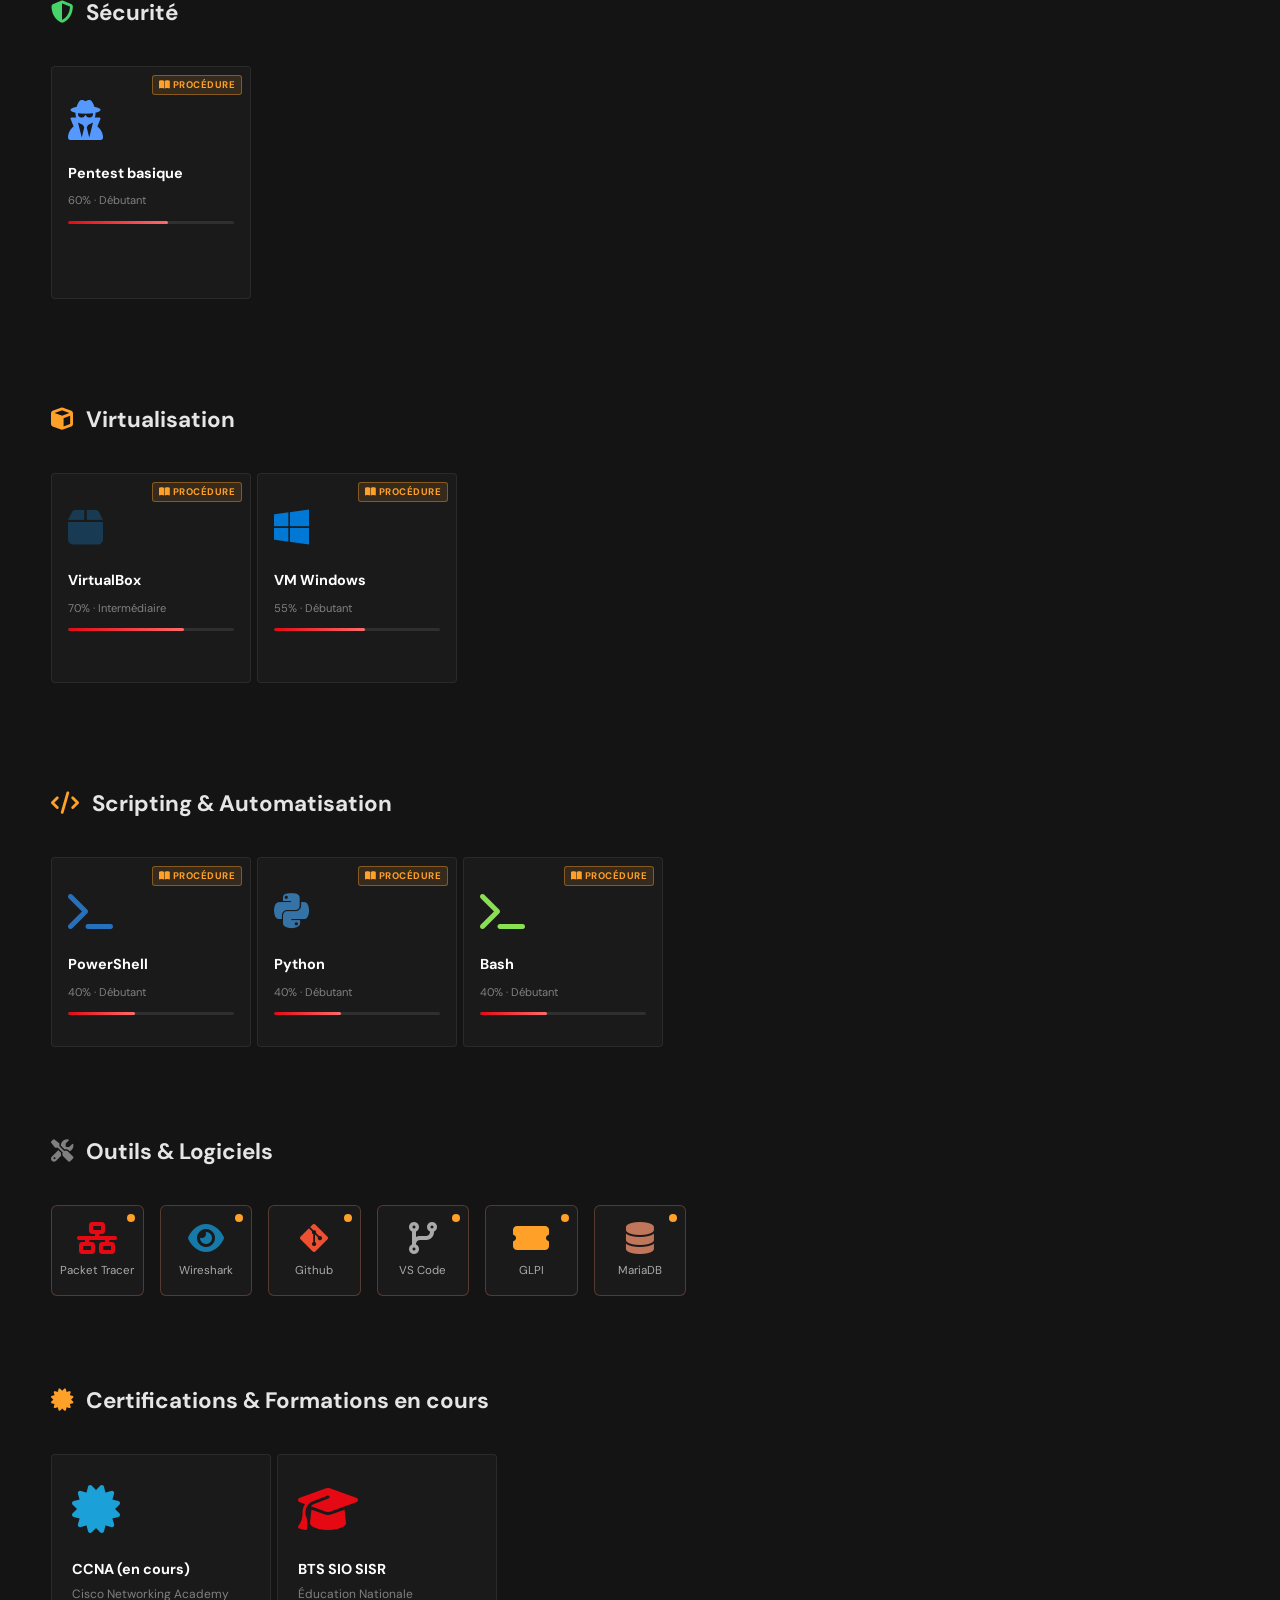
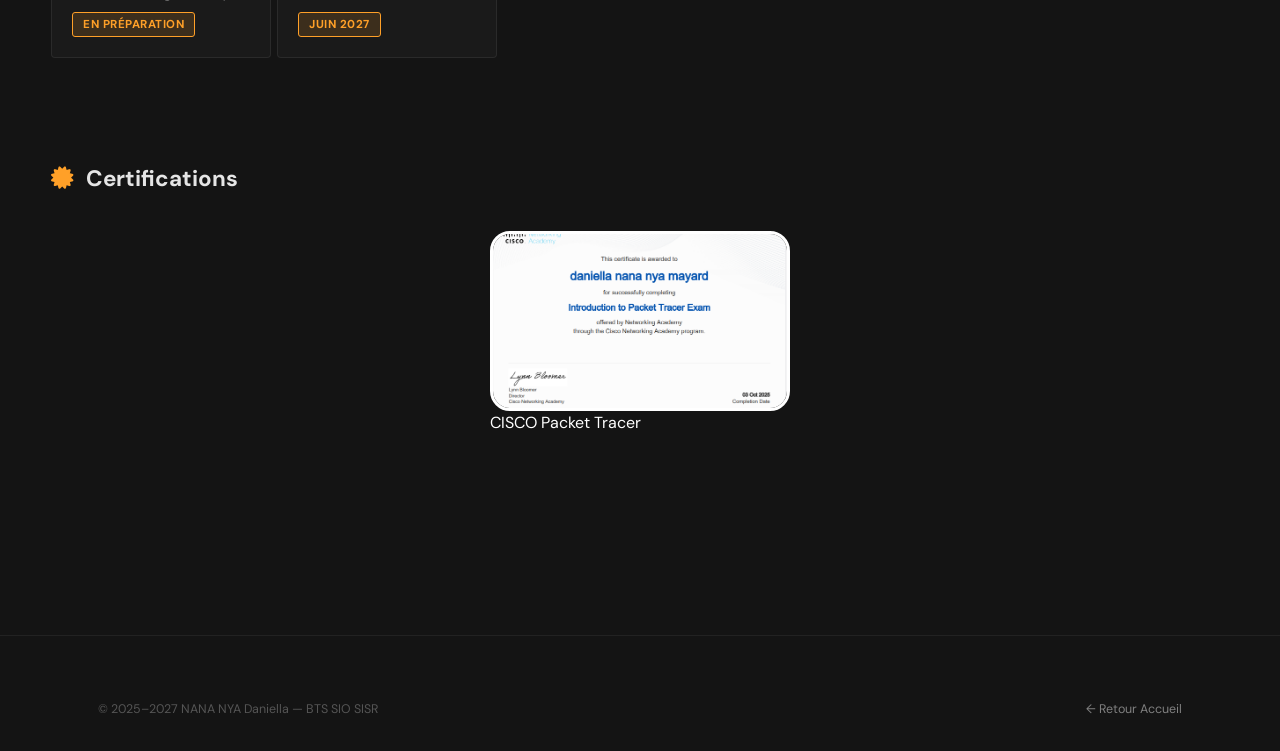
==== commit d3fcdf17: "Update competences.html" ====
--- a/competences.html
+++ b/competences.html
@@ -8,127 +8,61 @@
   <link rel="stylesheet" href="https://cdnjs.cloudflare.com/ajax/libs/font-awesome/6.5.0/css/all.min.css" />
   <style>
     .skill-card {
-      flex-shrink: 0;
-      width: 200px;
-      background: var(--gray-3);
-      border: 1px solid rgba(255,255,255,0.07);
-      border-radius: var(--card-radius);
-      padding: 1.5rem 1rem 1.2rem;
-      cursor: pointer;
-      position: relative;
-      overflow: hidden;
+      flex-shrink: 0; width: 200px; background: var(--gray-3);
+      border: 1px solid rgba(255,255,255,0.07); border-radius: var(--card-radius);
+      padding: 1.5rem 1rem 1.2rem; cursor: pointer; position: relative; overflow: hidden;
       transition: transform 0.35s cubic-bezier(0.165, 0.84, 0.44, 1), z-index 0s 0.35s, box-shadow 0.35s ease;
       z-index: 1;
     }
     .skill-card::before {
-      content: '';
-      position: absolute;
-      top: 0; left: 0; right: 0;
-      height: 3px;
+      content: ''; position: absolute; top: 0; left: 0; right: 0; height: 3px;
       background: linear-gradient(to right, var(--red), #ff6b6b);
-      transform: scaleX(0);
-      transform-origin: left;
-      transition: transform var(--transition);
+      transform: scaleX(0); transform-origin: left; transition: transform var(--transition);
     }
     .skill-card:hover {
-      transform: scale(1.2) translateY(-8%);
-      z-index: 100;
+      transform: scale(1.2) translateY(-8%); z-index: 100;
       transition: transform 0.35s cubic-bezier(0.165, 0.84, 0.44, 1), z-index 0s 0s, box-shadow 0.35s ease;
       box-shadow: 0 12px 40px rgba(0,0,0,0.7);
     }
     .skill-card:hover::before { transform: scaleX(1); }
-
     .row-track .skill-card:first-child:hover { transform-origin: left center; }
     .row-track .skill-card:last-child:hover  { transform-origin: right center; }
-
-    .skill-card-icon {
-      font-size: 2.5rem;
-      margin-bottom: 0.75rem;
-      display: block;
-    }
+    .skill-card-icon { font-size: 2.5rem; margin-bottom: 0.75rem; display: block; }
     .skill-card-name { font-size: 0.9rem; font-weight: 700; margin-bottom: 0.5rem; }
-    .skill-card-level {
-      font-size: 0.7rem;
-      color: #808080;
-      margin-bottom: 0.75rem;
-    }
-    .skill-card-bar {
-      height: 3px;
-      background: var(--gray-2);
-      border-radius: 2px;
-      overflow: hidden;
-      margin-bottom: 0.75rem;
-    }
+    .skill-card-level { font-size: 0.7rem; color: #808080; margin-bottom: 0.75rem; }
+    .skill-card-bar { height: 3px; background: var(--gray-2); border-radius: 2px; overflow: hidden; margin-bottom: 0.75rem; }
     .skill-card-fill {
-      height: 100%;
-      background: linear-gradient(to right, var(--red), #ff6b6b);
-      border-radius: 2px;
-      width: 0;
+      height: 100%; background: linear-gradient(to right, var(--red), #ff6b6b); border-radius: 2px; width: 0;
       transition: width 1.2s cubic-bezier(0.22, 1, 0.36, 1) 0.2s;
     }
     .skill-card.animated .skill-card-fill { width: var(--pct); }
-
     .skill-card-tags {
-      display: flex;
-      gap: 4px;
-      flex-wrap: wrap;
-      opacity: 0;
-      transform: translateY(8px);
+      display: flex; gap: 4px; flex-wrap: wrap; opacity: 0; transform: translateY(8px);
       transition: opacity 0.25s ease 0.1s, transform 0.25s ease 0.1s;
     }
     .skill-card:hover .skill-card-tags { opacity: 1; transform: translateY(0); }
 
-    /* Tool grid */
-    .tool-grid {
-      display: grid;
-      grid-template-columns: repeat(auto-fill, minmax(90px, 1fr));
-      gap: 1rem;
-      padding: 1.5rem 4%;
+    .tool-grid { display: grid; grid-template-columns: repeat(auto-fill, minmax(90px, 1fr)); gap: 1rem; padding: 1.5rem 4%; }
+    .tool-item {
+      display: flex; flex-direction: column; align-items: center; gap: 0.5rem; padding: 1rem 0.5rem;
+      background: var(--gray-3); border: 1px solid rgba(255,255,255,0.06); border-radius: 6px;
+      cursor: pointer; transition: var(--transition);
     }
-    .tool-item {
-      display: flex;
-      flex-direction: column;
-      align-items: center;
-      gap: 0.5rem;
-      padding: 1rem 0.5rem;
-      background: var(--gray-3);
-      border: 1px solid rgba(255,255,255,0.06);
-      border-radius: 6px;
-      cursor: pointer;
-      transition: var(--transition);
-    }
-    .tool-item:hover {
-      background: rgba(229,9,20,0.1);
-      border-color: rgba(229,9,20,0.3);
-      transform: translateY(-4px);
-    }
+    .tool-item:hover { background: rgba(229,9,20,0.1); border-color: rgba(229,9,20,0.3); transform: translateY(-4px); }
     .tool-item i { font-size: 2rem; }
     .tool-item span { font-size: 0.72rem; color: #aaa; text-align: center; }
 
-    /* Cert cards */
     .cert-card {
-      flex-shrink: 0;
-      width: 220px;
-      background: var(--gray-3);
-      border: 1px solid rgba(255,255,255,0.07);
-      border-radius: var(--card-radius);
-      padding: 1.25rem;
-      position: relative;
-      overflow: hidden;
-      transition: transform 0.35s cubic-bezier(0.165, 0.84, 0.44, 1), z-index 0s 0.35s;
-      z-index: 1;
-      cursor: pointer;
+      flex-shrink: 0; width: 220px; background: var(--gray-3); border: 1px solid rgba(255,255,255,0.07);
+      border-radius: var(--card-radius); padding: 1.25rem; position: relative; overflow: hidden;
+      transition: transform 0.35s cubic-bezier(0.165, 0.84, 0.44, 1), z-index 0s 0.35s; z-index: 1; cursor: pointer;
     }
     .cert-card:hover {
-      transform: scale(1.15) translateY(-8%);
-      z-index: 100;
+      transform: scale(1.15) translateY(-8%); z-index: 100;
       transition: transform 0.35s cubic-bezier(0.165, 0.84, 0.44, 1), z-index 0s 0s;
       box-shadow: 0 12px 40px rgba(0,0,0,0.7);
     }
-    .cert-icon {
-      font-size: 3rem;
-      margin-bottom: 0.75rem;
-    }
+    .cert-icon { font-size: 3rem; margin-bottom: 0.75rem; }
     .cert-name { font-size: 0.9rem; font-weight: 700; margin-bottom: 0.25rem; }
     .cert-issuer { font-size: 0.75rem; color: #808080; margin-bottom: 0.5rem; }
     .cert-status { font-size: 0.7rem; }
@@ -152,7 +86,6 @@
   <button class="nav-toggle" id="navToggle"><span></span><span></span><span></span></button>
 </nav>
 
-<!-- PAGE HERO -->
 <div class="page-hero pt-nav">
   <div class="page-hero-bg" style="background-image:url('https://images.unsplash.com/photo-1544197150-b99a580bb7a8?w=1200&q=80');"></div>
   <div class="page-hero-content">
@@ -168,7 +101,7 @@
 
 <main style="padding-bottom:4rem;">
 
-  <!-- ══ RANGÉE 1 : Systèmes ══ -->
+  <!-- ══ Systèmes ══ -->
   <section class="row-section reveal">
     <div class="section-label">
       <h2><i class="fas fa-server" style="color:#5599ff;margin-right:0.5rem;"></i> Systèmes</h2>
@@ -177,39 +110,34 @@
     <button class="row-arrow left"  onclick="scrollRow('rn2', -1)"><i class="fas fa-chevron-left"></i></button>
     <button class="row-arrow right" onclick="scrollRow('rn2',  1)"><i class="fas fa-chevron-right"></i></button>
     <div class="row-track" id="rn2">
-
-      <div class="skill-card" style="--pct:82%" onclick="openSkill('winserver')">
+      <div class="skill-card" style="--pct:82%" onclick="openProc('winserver')">
+        <span class="proc-flag"><i class="fas fa-book-open"></i> Procédure</span>
         <span class="skill-card-icon" style="color:#0078D4;"><i class="fab fa-windows"></i></span>
         <div class="skill-card-name">Windows Server</div>
         <div class="skill-card-level">82% · Avancé</div>
         <div class="skill-card-bar"><div class="skill-card-fill"></div></div>
-        <div class="skill-card-tags"></div>
-      </div>
-
-      <div class="skill-card" style="--pct:75%" onclick="openSkill('linux')">
+        <div class="skill-card-tags"><span class="card-tag">Active Directory</span></div>
+      </div>
+      <div class="skill-card" style="--pct:75%" onclick="openProc('linux')">
+        <span class="proc-flag"><i class="fas fa-book-open"></i> Procédure</span>
         <span class="skill-card-icon" style="color:#FCC624;"><i class="fab fa-linux"></i></span>
         <div class="skill-card-name">Linux Debian</div>
         <div class="skill-card-level">75% · Intermédiaire</div>
         <div class="skill-card-bar"><div class="skill-card-fill"></div></div>
-        <div class="skill-card-tags">
-          <span class="card-tag">Debian 12</span><span class="card-tag">Ubuntu</span>
-        </div>
-      </div>
-
-      <div class="skill-card" style="--pct:60%" onclick="openSkill('glpi')">
+        <div class="skill-card-tags"><span class="card-tag">Debian 12</span><span class="card-tag">Ubuntu</span></div>
+      </div>
+      <div class="skill-card" style="--pct:60%" onclick="openProc('glpi')">
+        <span class="proc-flag"><i class="fas fa-book-open"></i> Procédure</span>
         <span class="skill-card-icon" style="color:#E50914;"><i class="fas fa-print"></i></span>
         <div class="skill-card-name">GLPI</div>
         <div class="skill-card-level">60% · Intermédiaire</div>
         <div class="skill-card-bar"><div class="skill-card-fill"></div></div>
-        <div class="skill-card-tags">
-          <span class="card-tag">GLPI</span><span class="card-tag">OCS Inventory</span>
-        </div>
-      </div>
-
+        <div class="skill-card-tags"><span class="card-tag">GLPI</span><span class="card-tag">OCS Inventory</span></div>
+      </div>
     </div>
   </section>
 
-  <!-- ══ RANGÉE 2 : Réseaux ══ -->
+  <!-- ══ Réseaux ══ -->
   <section class="row-section reveal">
     <div class="section-label">
       <h2><i class="fas fa-network-wired" style="color:var(--red);margin-right:0.5rem;"></i> Réseaux</h2>
@@ -218,31 +146,26 @@
     <button class="row-arrow left"  onclick="scrollRow('rn1', -1)"><i class="fas fa-chevron-left"></i></button>
     <button class="row-arrow right" onclick="scrollRow('rn1',  1)"><i class="fas fa-chevron-right"></i></button>
     <div class="row-track" id="rn1">
-
-      <div class="skill-card" style="--pct:80%" onclick="openSkill('routage')">
+      <div class="skill-card" style="--pct:80%" onclick="openProc('routage')">
+        <span class="proc-flag"><i class="fas fa-book-open"></i> Procédure</span>
         <span class="skill-card-icon" style="color:#ffa028;"><i class="fas fa-route"></i></span>
         <div class="skill-card-name">Routage IP</div>
         <div class="skill-card-level">80% · Avancé</div>
         <div class="skill-card-bar"><div class="skill-card-fill"></div></div>
-        <div class="skill-card-tags">
-          <span class="card-tag">LAN[réseau local]</span><span class="card-tag">WAN[réseau étendu]</span>
-        </div>
-      </div>
-
-      <div class="skill-card" style="--pct:75%" onclick="openSkill('tcpip')">
+        <div class="skill-card-tags"><span class="card-tag">LAN[réseau local]</span><span class="card-tag">WAN[réseau étendu]</span></div>
+      </div>
+      <div class="skill-card" style="--pct:75%" onclick="openProc('tcpip')">
+        <span class="proc-flag"><i class="fas fa-book-open"></i> Procédure</span>
         <span class="skill-card-icon" style="color:#5599ff;"><i class="fas fa-globe"></i></span>
         <div class="skill-card-name">TCP/IP & DNS</div>
         <div class="skill-card-level">75% · Intermédiaire</div>
         <div class="skill-card-bar"><div class="skill-card-fill"></div></div>
-        <div class="skill-card-tags">
-          <span class="card-tag">IPv4</span><span class="card-tag">IPv6</span><span class="card-tag">PLRTSPA</span>
-        </div>
-      </div>
-
+        <div class="skill-card-tags"><span class="card-tag">IPv4</span><span class="card-tag">IPv6</span><span class="card-tag">PLRTSPA</span></div>
+      </div>
     </div>
   </section>
 
-  <!-- ══ RANGÉE 3 : Bases de données ══ -->
+  <!-- ══ Bases de données ══ -->
   <section class="row-section reveal">
     <div class="section-label">
       <h2><i class="fas fa-database" style="color:#C0765A;margin-right:0.5rem;"></i> Bases de données</h2>
@@ -251,22 +174,18 @@
     <button class="row-arrow left"  onclick="scrollRow('rndb', -1)"><i class="fas fa-chevron-left"></i></button>
     <button class="row-arrow right" onclick="scrollRow('rndb',  1)"><i class="fas fa-chevron-right"></i></button>
     <div class="row-track" id="rndb">
-
-      <div class="skill-card has-proc" style="--pct:45%" onclick="openProc('sql')">
+      <div class="skill-card" style="--pct:45%" onclick="openProc('sql')">
         <span class="proc-flag"><i class="fas fa-book-open"></i> Procédure</span>
         <span class="skill-card-icon" style="color:#C0765A;"><i class="fas fa-table"></i></span>
         <div class="skill-card-name">SQL</div>
         <div class="skill-card-level">45% · Débutant</div>
         <div class="skill-card-bar"><div class="skill-card-fill"></div></div>
-        <div class="skill-card-tags">
-          <span class="card-tag">MariaDB</span><span class="card-tag">Requêtes</span>
-        </div>
-      </div>
-
+        <div class="skill-card-tags"><span class="card-tag">MariaDB</span><span class="card-tag">Requêtes</span></div>
+      </div>
     </div>
   </section>
 
-  <!-- ══ RANGÉE 4 : Sécurité ══ -->
+  <!-- ══ Sécurité ══ -->
   <section class="row-section reveal">
     <div class="section-label">
       <h2><i class="fas fa-shield-alt" style="color:#46d369;margin-right:0.5rem;"></i> Sécurité</h2>
@@ -275,21 +194,18 @@
     <button class="row-arrow left"  onclick="scrollRow('rn3', -1)"><i class="fas fa-chevron-left"></i></button>
     <button class="row-arrow right" onclick="scrollRow('rn3',  1)"><i class="fas fa-chevron-right"></i></button>
     <div class="row-track" id="rn3">
-
-      <div class="skill-card" style="--pct:60%" onclick="openSkill('pentest')">
+      <div class="skill-card" style="--pct:60%" onclick="openProc('pentest')">
+        <span class="proc-flag"><i class="fas fa-book-open"></i> Procédure</span>
         <span class="skill-card-icon" style="color:#5599ff;"><i class="fas fa-user-secret"></i></span>
         <div class="skill-card-name">Pentest basique</div>
         <div class="skill-card-level">60% · Débutant</div>
         <div class="skill-card-bar"><div class="skill-card-fill"></div></div>
-        <div class="skill-card-tags">
-          <span class="card-tag">Capture the flag</span><span class="card-tag">Wireshark</span><span class="card-tag">Kali</span>
-        </div>
-      </div>
-
+        <div class="skill-card-tags"><span class="card-tag">Capture the flag</span><span class="card-tag">Wireshark</span><span class="card-tag">Kali</span></div>
+      </div>
     </div>
   </section>
 
-  <!-- ══ RANGÉE 5 : Virtualisation ══ -->
+  <!-- ══ Virtualisation ══ -->
   <section class="row-section reveal">
     <div class="section-label">
       <h2><i class="fas fa-cube" style="color:#ffa028;margin-right:0.5rem;"></i> Virtualisation</h2>
@@ -298,27 +214,26 @@
     <button class="row-arrow left"  onclick="scrollRow('rn4', -1)"><i class="fas fa-chevron-left"></i></button>
     <button class="row-arrow right" onclick="scrollRow('rn4',  1)"><i class="fas fa-chevron-right"></i></button>
     <div class="row-track" id="rn4">
-
-      <div class="skill-card" style="--pct:70%" onclick="openSkill('virtualbox')">
+      <div class="skill-card" style="--pct:70%" onclick="openProc('virtualbox')">
+        <span class="proc-flag"><i class="fas fa-book-open"></i> Procédure</span>
         <span class="skill-card-icon" style="color:#183A52;"><i class="fas fa-box"></i></span>
         <div class="skill-card-name">VirtualBox</div>
         <div class="skill-card-level">70% · Intermédiaire</div>
         <div class="skill-card-bar"><div class="skill-card-fill"></div></div>
         <div class="skill-card-tags"><span class="card-tag">Windows</span><span class="card-tag">Linux</span></div>
       </div>
-
-      <div class="skill-card" style="--pct:55%" onclick="openSkill('vmwindows')">
+      <div class="skill-card" style="--pct:55%" onclick="openProc('vmwindows')">
+        <span class="proc-flag"><i class="fas fa-book-open"></i> Procédure</span>
         <span class="skill-card-icon" style="color:#0078D4;"><i class="fab fa-windows"></i></span>
         <div class="skill-card-name">VM Windows</div>
         <div class="skill-card-level">55% · Débutant</div>
         <div class="skill-card-bar"><div class="skill-card-fill"></div></div>
         <div class="skill-card-tags"><span class="card-tag">Windows 10/11</span></div>
       </div>
-
     </div>
   </section>
 
-  <!-- ══ RANGÉE 6 : Scripting ══ -->
+  <!-- ══ Scripting ══ -->
   <section class="row-section reveal">
     <div class="section-label">
       <h2><i class="fas fa-code" style="color:#ffa028;margin-right:0.5rem;"></i> Scripting &amp; Automatisation</h2>
@@ -326,31 +241,30 @@
     <button class="row-arrow left"  onclick="scrollRow('rn5', -1)"><i class="fas fa-chevron-left"></i></button>
     <button class="row-arrow right" onclick="scrollRow('rn5',  1)"><i class="fas fa-chevron-right"></i></button>
     <div class="row-track" id="rn5">
-
-      <div class="skill-card" style="--pct:40%" onclick="openSkill('powershell')">
-        <span class="skill-card-icon" style="color:#012456;"><i class="fas fa-terminal"></i></span>
+      <div class="skill-card" style="--pct:40%" onclick="openProc('powershell')">
+        <span class="proc-flag"><i class="fas fa-book-open"></i> Procédure</span>
+        <span class="skill-card-icon" style="color:#2671BE;"><i class="fas fa-terminal"></i></span>
         <div class="skill-card-name">PowerShell</div>
         <div class="skill-card-level">40% · Débutant</div>
         <div class="skill-card-bar"><div class="skill-card-fill"></div></div>
         <div class="skill-card-tags"></div>
       </div>
-
-      <div class="skill-card" style="--pct:40%" onclick="openSkill('python')">
+      <div class="skill-card" style="--pct:40%" onclick="openProc('python')">
+        <span class="proc-flag"><i class="fas fa-book-open"></i> Procédure</span>
         <span class="skill-card-icon" style="color:#3572A5;"><i class="fab fa-python"></i></span>
         <div class="skill-card-name">Python</div>
         <div class="skill-card-level">40% · Débutant</div>
         <div class="skill-card-bar"><div class="skill-card-fill"></div></div>
         <div class="skill-card-tags"></div>
       </div>
-
-      <div class="skill-card" style="--pct:40%" onclick="openSkill('bash')">
+      <div class="skill-card" style="--pct:40%" onclick="openProc('bash')">
+        <span class="proc-flag"><i class="fas fa-book-open"></i> Procédure</span>
         <span class="skill-card-icon" style="color:#89e051;"><i class="fas fa-terminal"></i></span>
         <div class="skill-card-name">Bash</div>
         <div class="skill-card-level">40% · Débutant</div>
         <div class="skill-card-bar"><div class="skill-card-fill"></div></div>
         <div class="skill-card-tags"></div>
       </div>
-
     </div>
   </section>
 
@@ -358,15 +272,12 @@
   <section class="reveal" style="margin-bottom:3rem;">
     <div class="section-label"><h2><i class="fas fa-tools" style="color:#808080;margin-right:0.5rem;"></i> Outils &amp; Logiciels</h2></div>
     <div class="tool-grid">
-      <div class="tool-item"><i class="fas fa-network-wired" style="color:#E50914;"></i><span>Packet Tracer</span></div>
-      <div class="tool-item"><i class="fas fa-eye" style="color:#1679A8;"></i><span>Wireshark</span></div>
-      <div class="tool-item"><i class="fab fa-git-alt" style="color:#F05032;"></i><span>Github</span></div>
-      <div class="tool-item"><i class="fas fa-code-branch" style="color:#aaa;"></i><span>VS Code</span></div>
-      <div class="tool-item"><i class="fas fa-ticket-alt" style="color:#ffa028;"></i><span>GLPI</span></div>
-      <div class="tool-item has-proc" onclick="openProc('mariadb')" title="Voir ma procédure d'installation">
-        <span class="proc-dot"></span>
-        <i class="fas fa-database" style="color:#C0765A;"></i><span>MariaDB</span>
-      </div>
+      <div class="tool-item has-proc" onclick="openProc('packettracer')"><span class="proc-dot"></span><i class="fas fa-network-wired" style="color:#E50914;"></i><span>Packet Tracer</span></div>
+      <div class="tool-item has-proc" onclick="openProc('wireshark')"><span class="proc-dot"></span><i class="fas fa-eye" style="color:#1679A8;"></i><span>Wireshark</span></div>
+      <div class="tool-item has-proc" onclick="openProc('github')"><span class="proc-dot"></span><i class="fab fa-git-alt" style="color:#F05032;"></i><span>Github</span></div>
+      <div class="tool-item has-proc" onclick="openProc('vscode')"><span class="proc-dot"></span><i class="fas fa-code-branch" style="color:#aaa;"></i><span>VS Code</span></div>
+      <div class="tool-item has-proc" onclick="openProc('glpi')"><span class="proc-dot"></span><i class="fas fa-ticket-alt" style="color:#ffa028;"></i><span>GLPI</span></div>
+      <div class="tool-item has-proc" onclick="openProc('mariadb')"><span class="proc-dot"></span><i class="fas fa-database" style="color:#C0765A;"></i><span>MariaDB</span></div>
     </div>
   </section>
 
@@ -378,21 +289,18 @@
     <button class="row-arrow left"  onclick="scrollRow('rncert', -1)"><i class="fas fa-chevron-left"></i></button>
     <button class="row-arrow right" onclick="scrollRow('rncert',  1)"><i class="fas fa-chevron-right"></i></button>
     <div class="row-track" id="rncert">
-
       <div class="cert-card">
         <div class="cert-icon" style="color:#1BA0D7;"><i class="fas fa-certificate"></i></div>
         <div class="cert-name">CCNA (en cours)</div>
         <div class="cert-issuer">Cisco Networking Academy</div>
         <span class="badge badge-orange">En préparation</span>
       </div>
-
       <div class="cert-card">
         <div class="cert-icon" style="color:#E50914;"><i class="fas fa-graduation-cap"></i></div>
         <div class="cert-name">BTS SIO SISR</div>
         <div class="cert-issuer">Éducation Nationale</div>
         <span class="badge badge-orange">Juin 2027</span>
       </div>
-
     </div>
   </section>
 
@@ -416,159 +324,736 @@
 </main>
 
 <!-- ═══════════════════════════════════════════
-     MODAL COMPÉTENCE (petite fiche)
-═══════════════════════════════════════════ -->
-<div class="modal-overlay" id="skillModalOverlay" onclick="closeSkill(event)">
-  <div class="modal" id="skillModal">
-    <div class="modal-thumb">
-      <div id="skillModalBg" style="width:100%;height:100%;background:linear-gradient(135deg,#1a1a2e,#16213e);display:flex;align-items:center;justify-content:center;font-size:5rem;color:rgba(255,255,255,0.15);"></div>
-      <div class="modal-thumb-gradient"></div>
-      <button class="modal-thumb-close" onclick="closeSkill()"><i class="fas fa-times"></i></button>
-    </div>
-    <div class="modal-body">
-      <h2 id="skillModalTitle">Titre</h2>
-      <p class="modal-meta" id="skillModalMeta">Catégorie</p>
-      <p class="modal-desc" id="skillModalDesc">Description.</p>
-      <div id="skillModalTags" class="card-tags" style="gap:6px;"></div>
-    </div>
-  </div>
-</div>
-
-<!-- ═══════════════════════════════════════════
-     MODAL PROCÉDURE (grande bulle scrollable)
+     GRANDE BULLE PROCÉDURE (commune à tout)
 ═══════════════════════════════════════════ -->
 <div class="proc-overlay" id="procOverlay" onclick="if(event.target===this) closeProc()">
   <div class="proc-modal" role="dialog" aria-modal="true" aria-labelledby="procTitle">
-
     <header class="proc-header">
-      <div class="proc-header-icon"><i class="fas fa-database"></i></div>
+      <div class="proc-header-icon" id="procIcon"><i class="fas fa-book"></i></div>
       <div class="proc-header-text">
         <p class="proc-eyebrow" id="procEyebrow">Procédure</p>
-        <h2 id="procTitle">Installation de MariaDB sur Debian</h2>
+        <h2 id="procTitle">Titre</h2>
       </div>
       <button class="proc-close" onclick="closeProc()" aria-label="Fermer"><i class="fas fa-times"></i></button>
     </header>
-
     <div class="proc-body" id="procBody">
-
-      <!-- Intro qui change selon la carte cliquée (SQL ou MariaDB) -->
       <p class="proc-intro" id="procIntro"></p>
-
-      <div class="proc-notice">
+      <div class="proc-notice hidden" id="procNotice">
         <i class="fas fa-hourglass-half"></i>
-        <span><strong>Procédure prévisionnelle</strong> — elle sera mise à jour avec mes captures d'écran une fois l'installation réalisée sur mon PC Debian.</span>
-      </div>
-
-      <!-- ═════════ CONTENU DE LA PROCÉDURE (à modifier ici) ═════════ -->
-      <div class="proc-meta-grid">
-        <div><span>Système</span><strong>Debian 12 / 13</strong></div>
-        <div><span>Logiciel</span><strong>MariaDB Server</strong></div>
-        <div><span>Droits</span><strong>sudo / root</strong></div>
-        <div><span>Durée</span><strong>~ 15 min</strong></div>
-      </div>
-
-      <h3 class="proc-section-title">Objectif</h3>
-      <p>Installer un serveur de bases de données MariaDB sur ma machine Debian, le sécuriser, puis créer une base et un utilisateur dédié pour pratiquer le SQL.</p>
-
-      <ol class="proc-steps">
-
-        <li class="proc-step">
-          <h4>Mettre à jour le système</h4>
-          <p>Avant toute installation, on met à jour la liste des paquets et les paquets déjà installés.</p>
-          <pre class="proc-code"><button class="copy-btn" onclick="copyCode(this)"><i class="far fa-copy"></i></button><code>sudo apt update && sudo apt upgrade -y</code></pre>
-          <div class="proc-shot">Capture d'écran à ajouter</div>
-        </li>
-
-        <li class="proc-step">
-          <h4>Installer MariaDB</h4>
-          <p>MariaDB est disponible directement dans les dépôts officiels de Debian.</p>
-          <pre class="proc-code"><button class="copy-btn" onclick="copyCode(this)"><i class="far fa-copy"></i></button><code>sudo apt install mariadb-server mariadb-client -y</code></pre>
-          <div class="proc-shot">Capture d'écran à ajouter</div>
-        </li>
-
-        <li class="proc-step">
-          <h4>Vérifier que le service tourne</h4>
-          <p>On contrôle que le service est actif et on l'active au démarrage de la machine.</p>
-          <pre class="proc-code"><button class="copy-btn" onclick="copyCode(this)"><i class="far fa-copy"></i></button><code>sudo systemctl status mariadb
+        <span><strong>Procédure prévisionnelle</strong> — elle sera mise à jour avec mes captures d'écran une fois l'installation réalisée.</span>
+      </div>
+      <div class="proc-meta-grid" id="procMeta"></div>
+      <div id="procContent"></div>
+    </div>
+  </div>
+</div>
+
+<!-- ═══════════════════════════════════════════════════════════
+     CONTENU DES PROCÉDURES — un <template> par procédure.
+     Pour ajouter une capture : <div class="proc-shot"><img src="capture.png" alt=""></div>
+     Les boutons "copier" sont ajoutés automatiquement sur chaque bloc de code.
+═══════════════════════════════════════════════════════════ -->
+
+<!-- ───── WINDOWS SERVER ───── -->
+<template id="tpl-winserver">
+  <h3 class="proc-section-title">Objectif</h3>
+  <p>Installer Windows Server dans une machine virtuelle VirtualBox pour disposer d'un serveur d'entraînement.</p>
+  <ol class="proc-steps">
+    <li class="proc-step">
+      <h4>Télécharger l'ISO</h4>
+      <p>Sur le <strong>Microsoft Evaluation Center</strong>, télécharger l'ISO de Windows Server (version d'évaluation gratuite 180 jours), en français.</p>
+      <div class="proc-shot"></div>
+    </li>
+    <li class="proc-step">
+      <h4>Créer la VM dans VirtualBox</h4>
+      <p><em>Machine → Nouvelle</em> : nom <code>SRV-AD</code>, type Microsoft Windows, sélectionner l'ISO et cocher <em>Skip Unattended Installation</em>.</p>
+      <table class="proc-table">
+        <thead><tr><th>Ressource</th><th>Valeur conseillée</th></tr></thead>
+        <tbody>
+          <tr><td>RAM</td><td>4 Go</td></tr>
+          <tr><td>Processeurs</td><td>2</td></tr>
+          <tr><td>Disque</td><td>60 Go (dynamique)</td></tr>
+          <tr><td>Réseau</td><td>Réseau interne ou NAT</td></tr>
+        </tbody>
+      </table>
+      <div class="proc-shot"></div>
+    </li>
+    <li class="proc-step">
+      <h4>Lancer l'installation</h4>
+      <p>Démarrer la VM, choisir la langue et le clavier français, puis <em>Installer maintenant</em>.</p>
+      <p>Choisir l'édition <strong>Standard (expérience de bureau)</strong> pour avoir l'interface graphique, puis l'installation <strong>personnalisée</strong> sur le disque vierge.</p>
+      <div class="proc-shot"></div>
+    </li>
+    <li class="proc-step">
+      <h4>Définir le mot de passe Administrateur</h4>
+      <p>À la fin de l'installation, saisir un mot de passe complexe pour le compte <code>Administrateur</code>, puis se connecter (<kbd>Ctrl</kbd>+<kbd>Alt</kbd>+<kbd>Suppr</kbd> = <em>Entrée</em> + <kbd>Suppr</kbd> dans VirtualBox).</p>
+      <div class="proc-shot"></div>
+    </li>
+    <li class="proc-step">
+      <h4>Premiers réglages</h4>
+      <p>Dans le <em>Gestionnaire de serveur → Serveur local</em> : renommer le serveur, donner une IP fixe, puis redémarrer. Équivalent en PowerShell :</p>
+      <pre class="proc-code"><code>Rename-Computer -NewName "SRV-AD" -Restart
+New-NetIPAddress -InterfaceAlias "Ethernet" -IPAddress 192.168.10.1 -PrefixLength 24
+Set-DnsClientServerAddress -InterfaceAlias "Ethernet" -ServerAddresses 127.0.0.1</code></pre>
+      <p class="proc-tip"><i class="fas fa-lightbulb"></i> Ensuite, le rôle <em>Services AD DS</em> s'ajoute via <em>Gérer → Ajouter des rôles et fonctionnalités</em>.</p>
+      <div class="proc-shot"></div>
+    </li>
+  </ol>
+</template>
+
+<!-- ───── LINUX DEBIAN ───── -->
+<template id="tpl-linux">
+  <h3 class="proc-section-title">Objectif</h3>
+  <p>Installer Debian dans une machine virtuelle et la préparer pour l'administration en ligne de commande.</p>
+  <ol class="proc-steps">
+    <li class="proc-step">
+      <h4>Télécharger l'ISO</h4>
+      <p>Sur <strong>debian.org</strong>, télécharger l'image <em>netinst</em> (amd64), légère : les paquets sont récupérés pendant l'installation.</p>
+    </li>
+    <li class="proc-step">
+      <h4>Créer la VM</h4>
+      <p>Dans VirtualBox : type Linux / Debian 64-bit, 2 Go de RAM, 2 CPU, disque de 20 Go, cocher <em>Skip Unattended Installation</em>.</p>
+      <div class="proc-shot"></div>
+    </li>
+    <li class="proc-step">
+      <h4>Installation guidée</h4>
+      <p>Choisir <em>Graphical install</em>, puis dans l'ordre :</p>
+      <table class="proc-table">
+        <thead><tr><th>Écran</th><th>Choix</th></tr></thead>
+        <tbody>
+          <tr><td>Langue / pays / clavier</td><td>Français / France / Français</td></tr>
+          <tr><td>Nom de machine</td><td>ex. <code>debian-srv</code></td></tr>
+          <tr><td>Mot de passe root</td><td>mot de passe fort</td></tr>
+          <tr><td>Utilisateur</td><td>création de mon compte</td></tr>
+          <tr><td>Partitionnement</td><td>Assisté – disque entier, tout dans une partition</td></tr>
+          <tr><td>Logiciels</td><td>Serveur SSH + utilitaires usuels (bureau optionnel)</td></tr>
+          <tr><td>GRUB</td><td>Oui, sur <code>/dev/sda</code></td></tr>
+        </tbody>
+      </table>
+      <div class="proc-shot"></div>
+    </li>
+    <li class="proc-step">
+      <h4>Après le redémarrage</h4>
+      <p>Se connecter en root, mettre à jour et donner les droits sudo à mon utilisateur :</p>
+      <pre class="proc-code"><code>su -
+apt update &amp;&amp; apt upgrade -y
+apt install sudo -y
+usermod -aG sudo daniella</code></pre>
+      <p class="proc-tip"><i class="fas fa-lightbulb"></i> Se déconnecter puis se reconnecter pour que le groupe sudo soit pris en compte.</p>
+      <div class="proc-shot"></div>
+    </li>
+    <li class="proc-step">
+      <h4>Vérifier</h4>
+      <pre class="proc-code"><code>cat /etc/debian_version
+ip a
+sudo systemctl status ssh</code></pre>
+    </li>
+  </ol>
+  <h3 class="proc-section-title">Pour aller plus loin : pile LAMP (Ubuntu / Debian)</h3>
+  <pre class="proc-code"><code>sudo apt install apache2 mariadb-server php libapache2-mod-php php-mysql -y</code></pre>
+</template>
+
+<!-- ───── GLPI ───── -->
+<template id="tpl-glpi">
+  <h3 class="proc-section-title">Objectif</h3>
+  <p>Installer GLPI sur une VM Debian : serveur web Apache, PHP, base de données MariaDB, puis l'assistant d'installation web.</p>
+  <ol class="proc-steps">
+    <li class="proc-step">
+      <h4>Installer Apache, MariaDB et PHP</h4>
+      <pre class="proc-code"><code>sudo apt update &amp;&amp; sudo apt upgrade -y
+sudo apt install apache2 mariadb-server -y
+sudo apt install php libapache2-mod-php php-mysql php-curl php-gd php-intl php-xml php-mbstring php-zip php-bz2 php-ldap php-apcu -y</code></pre>
+      <div class="proc-shot"></div>
+    </li>
+    <li class="proc-step">
+      <h4>Créer la base de données GLPI</h4>
+      <pre class="proc-code"><code>sudo mariadb-secure-installation
+sudo mariadb</code></pre>
+      <pre class="proc-code"><code>CREATE DATABASE glpi CHARACTER SET utf8mb4 COLLATE utf8mb4_unicode_ci;
+CREATE USER 'glpi'@'localhost' IDENTIFIED BY 'MotDePasseFort!';
+GRANT ALL PRIVILEGES ON glpi.* TO 'glpi'@'localhost';
+FLUSH PRIVILEGES;
+EXIT;</code></pre>
+      <div class="proc-shot"></div>
+    </li>
+    <li class="proc-step">
+      <h4>Télécharger GLPI</h4>
+      <p>Récupérer le lien de la dernière version sur la page <em>Releases</em> du dépôt GitHub <code>glpi-project/glpi</code>, puis (remplacer <code>X.Y.Z</code>) :</p>
+      <pre class="proc-code"><code>cd /tmp
+wget https://github.com/glpi-project/glpi/releases/download/X.Y.Z/glpi-X.Y.Z.tgz
+sudo tar -xzf glpi-X.Y.Z.tgz -C /var/www/
+sudo chown -R www-data:www-data /var/www/glpi</code></pre>
+      <div class="proc-shot"></div>
+    </li>
+    <li class="proc-step">
+      <h4>Configurer Apache</h4>
+      <p>Créer le fichier du site :</p>
+      <pre class="proc-code"><code>sudo nano /etc/apache2/sites-available/glpi.conf</code></pre>
+      <pre class="proc-code"><code>&lt;VirtualHost *:80&gt;
+    ServerName glpi.local
+    DocumentRoot /var/www/glpi/public
+    &lt;Directory /var/www/glpi/public&gt;
+        Require all granted
+        RewriteEngine On
+        RewriteCond %{REQUEST_FILENAME} !-f
+        RewriteRule ^(.*)$ index.php [QSA,L]
+    &lt;/Directory&gt;
+&lt;/VirtualHost&gt;</code></pre>
+      <pre class="proc-code"><code>sudo a2enmod rewrite
+sudo a2dissite 000-default.conf
+sudo a2ensite glpi.conf
+sudo systemctl restart apache2</code></pre>
+      <div class="proc-shot"></div>
+    </li>
+    <li class="proc-step">
+      <h4>Assistant d'installation web</h4>
+      <p>Depuis un navigateur : <code>http://IP-de-la-VM</code>. Choisir le français, accepter la licence, <em>Installer</em>, puis renseigner la base : serveur <code>localhost</code>, utilisateur <code>glpi</code>, base <code>glpi</code>.</p>
+      <div class="proc-shot"></div>
+    </li>
+    <li class="proc-step">
+      <h4>Sécuriser après installation</h4>
+      <table class="proc-table">
+        <thead><tr><th>Compte par défaut</th><th>Mot de passe</th></tr></thead>
+        <tbody>
+          <tr><td>glpi (super-admin)</td><td>glpi</td></tr>
+          <tr><td>tech</td><td>tech</td></tr>
+          <tr><td>normal</td><td>normal</td></tr>
+          <tr><td>post-only</td><td>postonly</td></tr>
+        </tbody>
+      </table>
+      <p>Changer ces mots de passe dès la première connexion, puis supprimer le fichier d'installation :</p>
+      <pre class="proc-code"><code>sudo rm /var/www/glpi/install/install.php</code></pre>
+      <div class="proc-shot"></div>
+    </li>
+  </ol>
+</template>
+
+<!-- ───── ROUTAGE IP ───── -->
+<template id="tpl-routage">
+  <h3 class="proc-section-title">Objectif</h3>
+  <p>Relier deux réseaux locaux avec deux routeurs Cisco dans Packet Tracer grâce au routage statique.</p>
+  <table class="proc-table">
+    <thead><tr><th>Équipement</th><th>Interface</th><th>Adresse</th></tr></thead>
+    <tbody>
+      <tr><td>R1</td><td>G0/0 (LAN 1)</td><td>192.168.1.254/24</td></tr>
+      <tr><td>R1</td><td>G0/1 (lien WAN)</td><td>10.0.0.1/30</td></tr>
+      <tr><td>R2</td><td>G0/1 (lien WAN)</td><td>10.0.0.2/30</td></tr>
+      <tr><td>R2</td><td>G0/0 (LAN 2)</td><td>192.168.2.254/24</td></tr>
+    </tbody>
+  </table>
+  <ol class="proc-steps">
+    <li class="proc-step">
+      <h4>Câbler la maquette</h4>
+      <p>PC1 – Switch1 – R1 ⟷ R2 – Switch2 – PC2. Câble droit vers les switchs, câble croisé (ou automatique) entre routeurs.</p>
+      <div class="proc-shot"></div>
+    </li>
+    <li class="proc-step">
+      <h4>Configurer les interfaces de R1</h4>
+      <pre class="proc-code"><code>enable
+configure terminal
+interface g0/0
+ ip address 192.168.1.254 255.255.255.0
+ no shutdown
+interface g0/1
+ ip address 10.0.0.1 255.255.255.252
+ no shutdown
+exit</code></pre>
+    </li>
+    <li class="proc-step">
+      <h4>Ajouter la route statique sur R1</h4>
+      <pre class="proc-code"><code>ip route 192.168.2.0 255.255.255.0 10.0.0.2
+end
+write memory</code></pre>
+      <p>Faire l'équivalent sur R2 avec <code>ip route 192.168.1.0 255.255.255.0 10.0.0.1</code>.</p>
+    </li>
+    <li class="proc-step">
+      <h4>Configurer les PC</h4>
+      <p>PC1 : 192.168.1.1/24, passerelle 192.168.1.254. PC2 : 192.168.2.1/24, passerelle 192.168.2.254.</p>
+    </li>
+    <li class="proc-step">
+      <h4>Vérifier</h4>
+      <pre class="proc-code"><code>show ip route
+show ip interface brief
+ping 192.168.2.1</code></pre>
+      <p class="proc-tip"><i class="fas fa-lightbulb"></i> Dans la table de routage, <code>C</code> = réseau directement connecté, <code>S</code> = route statique.</p>
+      <div class="proc-shot"></div>
+    </li>
+  </ol>
+</template>
+
+<!-- ───── TCP/IP & DNS ───── -->
+<template id="tpl-tcpip">
+  <h3 class="proc-section-title">Le modèle OSI</h3>
+  <table class="proc-table">
+    <thead><tr><th>#</th><th>Couche</th><th>Rôle</th></tr></thead>
+    <tbody>
+      <tr><td>7</td><td>Application</td><td>Logiciels de l'utilisateur (navigateur, mail…)</td></tr>
+      <tr><td>6</td><td>Présentation</td><td>Format des données (chiffrement, compression)</td></tr>
+      <tr><td>5</td><td>Session</td><td>Ouverture / fermeture des échanges</td></tr>
+      <tr><td>4</td><td>Transport</td><td>Fiabilité et découpage (TCP / UDP)</td></tr>
+      <tr><td>3</td><td>Réseau</td><td>Adressage IP et routage</td></tr>
+      <tr><td>2</td><td>Liaison</td><td>Adressage local (MAC), détection d'erreurs</td></tr>
+      <tr><td>1</td><td>Physique</td><td>Signaux : câbles, ondes</td></tr>
+    </tbody>
+  </table>
+  <h3 class="proc-section-title">Mise en pratique : IP fixe et DNS sur Debian</h3>
+  <ol class="proc-steps">
+    <li class="proc-step">
+      <h4>Repérer l'interface réseau</h4>
+      <pre class="proc-code"><code>ip a</code></pre>
+      <p>Noter le nom de la carte (ex. <code>enp0s3</code>).</p>
+    </li>
+    <li class="proc-step">
+      <h4>Donner une IP fixe</h4>
+      <pre class="proc-code"><code>sudo nano /etc/network/interfaces</code></pre>
+      <pre class="proc-code"><code>auto enp0s3
+iface enp0s3 inet static
+    address 192.168.1.10/24
+    gateway 192.168.1.254</code></pre>
+    </li>
+    <li class="proc-step">
+      <h4>Renseigner le serveur DNS</h4>
+      <pre class="proc-code"><code>sudo nano /etc/resolv.conf</code></pre>
+      <pre class="proc-code"><code>nameserver 192.168.1.254
+nameserver 1.1.1.1</code></pre>
+      <pre class="proc-code"><code>sudo systemctl restart networking</code></pre>
+    </li>
+    <li class="proc-step">
+      <h4>Tester</h4>
+      <pre class="proc-code"><code>sudo apt install dnsutils -y
+ping -c 4 192.168.1.254
+nslookup debian.org
+dig debian.org</code></pre>
+      <p class="proc-tip"><i class="fas fa-lightbulb"></i> Si le ping vers une IP marche mais pas vers un nom, le problème vient du DNS.</p>
+      <div class="proc-shot"></div>
+    </li>
+  </ol>
+</template>
+
+<!-- ───── SQL / MARIADB ───── -->
+<template id="tpl-mariadb">
+  <h3 class="proc-section-title">Objectif</h3>
+  <p>Installer un serveur MariaDB sur ma machine Debian, le sécuriser, puis créer une base et un utilisateur dédié pour pratiquer le SQL.</p>
+  <ol class="proc-steps">
+    <li class="proc-step">
+      <h4>Mettre à jour le système</h4>
+      <pre class="proc-code"><code>sudo apt update &amp;&amp; sudo apt upgrade -y</code></pre>
+      <div class="proc-shot"></div>
+    </li>
+    <li class="proc-step">
+      <h4>Installer MariaDB</h4>
+      <pre class="proc-code"><code>sudo apt install mariadb-server mariadb-client -y</code></pre>
+      <div class="proc-shot"></div>
+    </li>
+    <li class="proc-step">
+      <h4>Vérifier que le service tourne</h4>
+      <pre class="proc-code"><code>sudo systemctl status mariadb
 sudo systemctl enable mariadb
 mariadb --version</code></pre>
-          <p class="proc-tip"><i class="fas fa-lightbulb"></i> La ligne <em>Active: active (running)</em> en vert confirme que le serveur fonctionne. Touche <kbd>q</kbd> pour quitter l'affichage.</p>
-          <div class="proc-shot">Capture d'écran à ajouter</div>
-        </li>
-
-        <li class="proc-step">
-          <h4>Sécuriser l'installation</h4>
-          <p>Un script fourni avec MariaDB permet de supprimer les réglages par défaut peu sûrs.</p>
-          <pre class="proc-code"><button class="copy-btn" onclick="copyCode(this)"><i class="far fa-copy"></i></button><code>sudo mariadb-secure-installation</code></pre>
-          <table class="proc-table">
-            <thead><tr><th>Question posée</th><th>Réponse</th></tr></thead>
-            <tbody>
-              <tr><td>Enter current password for root</td><td>Entrée (vide)</td></tr>
-              <tr><td>Switch to unix_socket authentication</td><td>n</td></tr>
-              <tr><td>Change the root password?</td><td>Y (choisir un mot de passe fort)</td></tr>
-              <tr><td>Remove anonymous users?</td><td>Y</td></tr>
-              <tr><td>Disallow root login remotely?</td><td>Y</td></tr>
-              <tr><td>Remove test database?</td><td>Y</td></tr>
-              <tr><td>Reload privilege tables now?</td><td>Y</td></tr>
-            </tbody>
-          </table>
-          <div class="proc-shot">Capture d'écran à ajouter</div>
-        </li>
-
-        <li class="proc-step">
-          <h4>Se connecter à MariaDB</h4>
-          <p>On ouvre la console SQL en tant qu'administrateur.</p>
-          <pre class="proc-code"><button class="copy-btn" onclick="copyCode(this)"><i class="far fa-copy"></i></button><code>sudo mariadb</code></pre>
-          <p class="proc-tip"><i class="fas fa-lightbulb"></i> L'invite devient <em>MariaDB [(none)]&gt;</em> : on peut maintenant taper des requêtes SQL.</p>
-        </li>
-
-        <li class="proc-step">
-          <h4>Créer une base et un utilisateur</h4>
-          <p>On évite de travailler avec root : on crée une base de test et un utilisateur qui n'a des droits que sur elle.</p>
-          <pre class="proc-code"><button class="copy-btn" onclick="copyCode(this)"><i class="far fa-copy"></i></button><code>CREATE DATABASE portfolio;
+      <p class="proc-tip"><i class="fas fa-lightbulb"></i> <em>Active: active (running)</em> confirme que le serveur fonctionne. <kbd>q</kbd> pour quitter.</p>
+      <div class="proc-shot"></div>
+    </li>
+    <li class="proc-step">
+      <h4>Sécuriser l'installation</h4>
+      <pre class="proc-code"><code>sudo mariadb-secure-installation</code></pre>
+      <table class="proc-table">
+        <thead><tr><th>Question posée</th><th>Réponse</th></tr></thead>
+        <tbody>
+          <tr><td>Enter current password for root</td><td>Entrée (vide)</td></tr>
+          <tr><td>Switch to unix_socket authentication</td><td>n</td></tr>
+          <tr><td>Change the root password?</td><td>Y (mot de passe fort)</td></tr>
+          <tr><td>Remove anonymous users?</td><td>Y</td></tr>
+          <tr><td>Disallow root login remotely?</td><td>Y</td></tr>
+          <tr><td>Remove test database?</td><td>Y</td></tr>
+          <tr><td>Reload privilege tables now?</td><td>Y</td></tr>
+        </tbody>
+      </table>
+      <div class="proc-shot"></div>
+    </li>
+    <li class="proc-step">
+      <h4>Créer une base et un utilisateur</h4>
+      <pre class="proc-code"><code>sudo mariadb</code></pre>
+      <pre class="proc-code"><code>CREATE DATABASE portfolio;
 CREATE USER 'daniella'@'localhost' IDENTIFIED BY 'MotDePasseFort!';
 GRANT ALL PRIVILEGES ON portfolio.* TO 'daniella'@'localhost';
 FLUSH PRIVILEGES;
 EXIT;</code></pre>
-          <div class="proc-shot">Capture d'écran à ajouter</div>
-        </li>
-
-        <li class="proc-step">
-          <h4>Tester avec quelques requêtes SQL</h4>
-          <p>On se reconnecte avec le nouvel utilisateur et on crée une première table.</p>
-          <pre class="proc-code"><button class="copy-btn" onclick="copyCode(this)"><i class="far fa-copy"></i></button><code>mariadb -u daniella -p
-
-USE portfolio;
+      <div class="proc-shot"></div>
+    </li>
+    <li class="proc-step">
+      <h4>Premières requêtes SQL</h4>
+      <pre class="proc-code"><code>mariadb -u daniella -p</code></pre>
+      <pre class="proc-code"><code>USE portfolio;
 CREATE TABLE competences (
   id INT AUTO_INCREMENT PRIMARY KEY,
   nom VARCHAR(50) NOT NULL,
   niveau INT
 );
 INSERT INTO competences (nom, niveau) VALUES ('SQL', 45), ('Linux', 75);
-SELECT * FROM competences;</code></pre>
-          <div class="proc-shot">Capture d'écran à ajouter</div>
-        </li>
-
-      </ol>
-
-      <h3 class="proc-section-title">Commandes utiles</h3>
+SELECT * FROM competences WHERE niveau &gt; 50;
+UPDATE competences SET niveau = 50 WHERE nom = 'SQL';
+DELETE FROM competences WHERE id = 2;</code></pre>
+      <div class="proc-shot"></div>
+    </li>
+  </ol>
+  <h3 class="proc-section-title">Commandes utiles</h3>
+  <table class="proc-table">
+    <thead><tr><th>Commande</th><th>Rôle</th></tr></thead>
+    <tbody>
+      <tr><td><code>SHOW DATABASES;</code></td><td>Lister les bases</td></tr>
+      <tr><td><code>SHOW TABLES;</code></td><td>Lister les tables</td></tr>
+      <tr><td><code>DESCRIBE competences;</code></td><td>Structure d'une table</td></tr>
+      <tr><td><code>sudo systemctl restart mariadb</code></td><td>Redémarrer le serveur</td></tr>
+    </tbody>
+  </table>
+  <h3 class="proc-section-title">Bilan</h3>
+  <p>À compléter après l'installation : difficultés rencontrées, ce que j'ai appris, prochaines étapes.</p>
+</template>
+
+<!-- ───── PENTEST ───── -->
+<template id="tpl-pentest">
+  <div class="proc-notice proc-warn">
+    <i class="fas fa-exclamation-triangle"></i>
+    <span>Ces outils s'utilisent <strong>uniquement</strong> sur des machines prévues pour l'exercice (CTF, labo de classe). Attaquer un système sans autorisation est illégal (art. 323-1 du Code pénal).</span>
+  </div>
+  <ol class="proc-steps">
+    <li class="proc-step">
+      <h4>Télécharger Kali Linux pour VirtualBox</h4>
+      <p>Sur <strong>kali.org</strong>, section <em>Virtual Machines</em>, télécharger l'image pré-construite <em>VirtualBox</em> (archive <code>.7z</code>).</p>
+    </li>
+    <li class="proc-step">
+      <h4>Importer la VM</h4>
+      <p>Extraire l'archive (7-Zip), puis double-cliquer sur le fichier <code>.vbox</code> : la VM apparaît dans VirtualBox. Mettre son réseau en <em>Réseau interne</em> avec les machines cibles du CTF.</p>
+      <div class="proc-shot"></div>
+    </li>
+    <li class="proc-step">
+      <h4>Premier démarrage</h4>
+      <p>Identifiants par défaut : <code>kali</code> / <code>kali</code>. Mettre à jour :</p>
+      <pre class="proc-code"><code>sudo apt update &amp;&amp; sudo apt full-upgrade -y
+passwd</code></pre>
+    </li>
+    <li class="proc-step">
+      <h4>Reconnaissance sur la machine du CTF</h4>
+      <pre class="proc-code"><code>ip a
+nmap -sn 192.168.56.0/24
+nmap -sV 192.168.56.101</code></pre>
+      <p class="proc-tip"><i class="fas fa-lightbulb"></i> <code>-sn</code> découvre les machines actives, <code>-sV</code> liste les services et leurs versions.</p>
+      <div class="proc-shot"></div>
+    </li>
+    <li class="proc-step">
+      <h4>Analyser le trafic</h4>
+      <p>Lancer Wireshark sur l'interface du labo pour observer les échanges (voir la fiche Wireshark).</p>
+    </li>
+  </ol>
+</template>
+
+<!-- ───── VIRTUALBOX ───── -->
+<template id="tpl-virtualbox">
+  <ol class="proc-steps">
+    <li class="proc-step">
+      <h4>Télécharger VirtualBox</h4>
+      <p>Sur <strong>virtualbox.org</strong> → <em>Downloads</em> : l'installateur Windows, ou le paquet <code>.deb</code> correspondant à ma version de Debian.</p>
+    </li>
+    <li class="proc-step">
+      <h4>Installer</h4>
+      <p><strong>Windows :</strong> lancer l'exécutable et garder les options par défaut (la carte réseau est coupée quelques secondes).</p>
+      <p><strong>Debian :</strong></p>
+      <pre class="proc-code"><code>cd ~/Téléchargements
+sudo apt install ./virtualbox-*.deb -y
+sudo usermod -aG vboxusers $USER</code></pre>
+      <div class="proc-shot"></div>
+    </li>
+    <li class="proc-step">
+      <h4>Créer une machine virtuelle</h4>
+      <p><em>Nouvelle</em> → nom, ISO, puis RAM, CPU et taille de disque. Le disque en <em>allocation dynamique</em> ne prend de place qu'au fur et à mesure.</p>
+      <div class="proc-shot"></div>
+    </li>
+    <li class="proc-step">
+      <h4>Choisir le mode réseau</h4>
+      <table class="proc-table">
+        <thead><tr><th>Mode</th><th>Usage</th></tr></thead>
+        <tbody>
+          <tr><td>NAT</td><td>Accès Internet, VM invisible du réseau</td></tr>
+          <tr><td>Accès par pont</td><td>VM sur le même réseau que le PC physique</td></tr>
+          <tr><td>Réseau interne</td><td>VMs entre elles uniquement (labo isolé)</td></tr>
+          <tr><td>Réseau privé hôte</td><td>VMs + PC hôte, sans Internet</td></tr>
+        </tbody>
+      </table>
+    </li>
+    <li class="proc-step">
+      <h4>Guest Additions et snapshots</h4>
+      <p>Dans la VM démarrée : <em>Périphériques → Insérer l'image CD des Additions invité</em> (plein écran, presse-papier partagé).</p>
+      <p>Avant un test risqué : <em>Machine → Prendre un instantané</em> pour pouvoir revenir en arrière.</p>
+      <div class="proc-shot"></div>
+    </li>
+  </ol>
+</template>
+
+<!-- ───── VM WINDOWS ───── -->
+<template id="tpl-vmwindows">
+  <ol class="proc-steps">
+    <li class="proc-step">
+      <h4>Télécharger l'ISO Windows</h4>
+      <p>Sur le site de Microsoft (<em>Télécharger Windows 11</em>), choisir <em>Télécharger l'image disque (ISO)</em>, édition multi, langue français.</p>
+    </li>
+    <li class="proc-step">
+      <h4>Créer la VM</h4>
+      <p>Dans VirtualBox 7 : type Windows 11 (64-bit), cocher <em>Skip Unattended Installation</em>. VirtualBox active automatiquement l'EFI, le TPM 2.0 et le Secure Boot demandés par Windows 11.</p>
+      <table class="proc-table">
+        <thead><tr><th>Ressource</th><th>Minimum</th></tr></thead>
+        <tbody>
+          <tr><td>RAM</td><td>4 Go</td></tr>
+          <tr><td>CPU</td><td>2</td></tr>
+          <tr><td>Disque</td><td>64 Go</td></tr>
+        </tbody>
+      </table>
+      <div class="proc-shot"></div>
+    </li>
+    <li class="proc-step">
+      <h4>Installer Windows</h4>
+      <p>Langue française → <em>Installer</em> → <em>Je n'ai pas de clé de produit</em> → édition (ex. Pro) → installation personnalisée sur le disque vierge.</p>
+      <div class="proc-shot"></div>
+    </li>
+    <li class="proc-step">
+      <h4>Finaliser</h4>
+      <p>Créer le compte utilisateur, puis installer les <strong>Guest Additions</strong> (<em>Périphériques → Insérer l'image CD des Additions invité</em>, lancer <code>VBoxWindowsAdditions.exe</code>) et redémarrer.</p>
+      <p>Prendre un <strong>instantané</strong> « installation propre » pour repartir de zéro à tout moment.</p>
+      <div class="proc-shot"></div>
+    </li>
+  </ol>
+</template>
+
+<!-- ───── POWERSHELL ───── -->
+<template id="tpl-powershell">
+  <ol class="proc-steps">
+    <li class="proc-step">
+      <h4>Ouvrir PowerShell</h4>
+      <p>Windows PowerShell 5.1 est déjà installé. Pour la version récente (PowerShell 7), dans un terminal :</p>
+      <pre class="proc-code"><code>winget install --id Microsoft.PowerShell --source winget</code></pre>
+    </li>
+    <li class="proc-step">
+      <h4>Autoriser l'exécution de mes scripts</h4>
+      <pre class="proc-code"><code>Set-ExecutionPolicy RemoteSigned -Scope CurrentUser
+Get-ExecutionPolicy</code></pre>
+      <div class="proc-shot"></div>
+    </li>
+    <li class="proc-step">
+      <h4>Premier script</h4>
+      <p>Créer <code>infos.ps1</code> :</p>
+      <pre class="proc-code"><code>$nom = $env:COMPUTERNAME
+Write-Host "Machine : $nom"
+Get-NetIPAddress -AddressFamily IPv4 | Select-Object InterfaceAlias, IPAddress
+foreach ($s in Get-Service | Where-Object Status -eq 'Running' | Select-Object -First 5) {
+    Write-Host "Service actif : $($s.Name)"
+}</code></pre>
+      <pre class="proc-code"><code>.\infos.ps1</code></pre>
+      <div class="proc-shot"></div>
+    </li>
+    <li class="proc-step">
+      <h4>Commandes utiles</h4>
       <table class="proc-table">
         <thead><tr><th>Commande</th><th>Rôle</th></tr></thead>
         <tbody>
-          <tr><td><code>SHOW DATABASES;</code></td><td>Lister les bases</td></tr>
-          <tr><td><code>SHOW TABLES;</code></td><td>Lister les tables de la base courante</td></tr>
-          <tr><td><code>DESCRIBE competences;</code></td><td>Voir la structure d'une table</td></tr>
-          <tr><td><code>sudo systemctl restart mariadb</code></td><td>Redémarrer le serveur</td></tr>
+          <tr><td><code>Get-Help Get-Service</code></td><td>Aide d'une commande</td></tr>
+          <tr><td><code>Get-Command *user*</code></td><td>Chercher une commande</td></tr>
+          <tr><td><code>Get-LocalUser</code></td><td>Lister les comptes locaux</td></tr>
+          <tr><td><code>Test-Connection 8.8.8.8</code></td><td>Équivalent du ping</td></tr>
         </tbody>
       </table>
-
-      <h3 class="proc-section-title">Bilan</h3>
-      <p>À compléter après l'installation : difficultés rencontrées, ce que j'ai appris, prochaines étapes (par exemple relier MariaDB à GLPI ou à un site PHP).</p>
-      <!-- ═════════ FIN DU CONTENU DE LA PROCÉDURE ═════════ -->
-
-    </div>
-  </div>
-</div>
+    </li>
+  </ol>
+</template>
+
+<!-- ───── PYTHON ───── -->
+<template id="tpl-python">
+  <ol class="proc-steps">
+    <li class="proc-step">
+      <h4>Installer Python sur Debian</h4>
+      <pre class="proc-code"><code>sudo apt install python3 python3-pip python3-venv -y
+python3 --version</code></pre>
+      <p class="proc-tip"><i class="fas fa-lightbulb"></i> Sur Windows : installateur sur <strong>python.org</strong>, en cochant <em>Add python.exe to PATH</em>.</p>
+    </li>
+    <li class="proc-step">
+      <h4>Créer un environnement virtuel</h4>
+      <pre class="proc-code"><code>mkdir ~/python-sio &amp;&amp; cd ~/python-sio
+python3 -m venv venv
+source venv/bin/activate</code></pre>
+    </li>
+    <li class="proc-step">
+      <h4>Premier script</h4>
+      <p>Créer <code>ping.py</code> :</p>
+      <pre class="proc-code"><code>import subprocess
+
+machines = ["192.168.1.254", "8.8.8.8"]
+
+for ip in machines:
+    r = subprocess.run(["ping", "-c", "1", ip], capture_output=True)
+    if r.returncode == 0:
+        print(ip, "répond")
+    else:
+        print(ip, "ne répond pas")</code></pre>
+      <pre class="proc-code"><code>python3 ping.py</code></pre>
+      <div class="proc-shot"></div>
+    </li>
+  </ol>
+</template>
+
+<!-- ───── BASH ───── -->
+<template id="tpl-bash">
+  <ol class="proc-steps">
+    <li class="proc-step">
+      <h4>Créer le script</h4>
+      <p>Bash est déjà présent sur Debian. Créer un fichier :</p>
+      <pre class="proc-code"><code>nano sauvegarde.sh</code></pre>
+      <pre class="proc-code"><code>#!/bin/bash
+# Sauvegarde du dossier personnel avec la date
+DATE=$(date +%Y-%m-%d)
+DEST="/tmp/sauvegarde-$DATE.tar.gz"
+
+tar -czf "$DEST" "$HOME/Documents"
+
+if [ $? -eq 0 ]; then
+    echo "Sauvegarde OK : $DEST"
+else
+    echo "Erreur pendant la sauvegarde"
+fi</code></pre>
+    </li>
+    <li class="proc-step">
+      <h4>Le rendre exécutable et le lancer</h4>
+      <pre class="proc-code"><code>chmod +x sauvegarde.sh
+./sauvegarde.sh</code></pre>
+      <div class="proc-shot"></div>
+    </li>
+    <li class="proc-step">
+      <h4>L'automatiser avec cron</h4>
+      <pre class="proc-code"><code>crontab -e</code></pre>
+      <pre class="proc-code"><code>0 18 * * * /home/daniella/sauvegarde.sh</code></pre>
+      <p class="proc-tip"><i class="fas fa-lightbulb"></i> Lance le script tous les jours à 18h (minute, heure, jour, mois, jour de la semaine).</p>
+    </li>
+  </ol>
+</template>
+
+<!-- ───── PACKET TRACER ───── -->
+<template id="tpl-packettracer">
+  <ol class="proc-steps">
+    <li class="proc-step">
+      <h4>Créer un compte Cisco NetAcad</h4>
+      <p>Packet Tracer est gratuit mais nécessite un compte <strong>Cisco Networking Academy</strong> (netacad.com). Le téléchargement se trouve dans la section <em>Resources → Download Packet Tracer</em>.</p>
+    </li>
+    <li class="proc-step">
+      <h4>Installer</h4>
+      <p><strong>Windows :</strong> lancer l'exécutable 64 bits.</p>
+      <p><strong>Debian / Ubuntu :</strong></p>
+      <pre class="proc-code"><code>cd ~/Téléchargements
+sudo apt install ./CiscoPacketTracer_*_amd64.deb -y</code></pre>
+      <div class="proc-shot"></div>
+    </li>
+    <li class="proc-step">
+      <h4>Premier lancement</h4>
+      <p>Se connecter avec le compte NetAcad, puis glisser des équipements (routeurs, switchs, PC) et les relier avec l'outil <em>Connections</em>.</p>
+      <p class="proc-tip"><i class="fas fa-lightbulb"></i> Le mode <em>Simulation</em> permet de suivre un paquet étape par étape. Voir la fiche « Routage IP » pour un exemple complet.</p>
+      <div class="proc-shot"></div>
+    </li>
+  </ol>
+</template>
+
+<!-- ───── WIRESHARK ───── -->
+<template id="tpl-wireshark">
+  <ol class="proc-steps">
+    <li class="proc-step">
+      <h4>Installer</h4>
+      <pre class="proc-code"><code>sudo apt install wireshark -y</code></pre>
+      <p>À la question <em>« Les utilisateurs non privilégiés peuvent-ils capturer ? »</em>, répondre <strong>Oui</strong>, puis :</p>
+      <pre class="proc-code"><code>sudo usermod -aG wireshark $USER</code></pre>
+      <p class="proc-tip"><i class="fas fa-lightbulb"></i> Se déconnecter/reconnecter. Sur Windows : installateur sur wireshark.org (avec Npcap).</p>
+      <div class="proc-shot"></div>
+    </li>
+    <li class="proc-step">
+      <h4>Lancer une capture</h4>
+      <p>Choisir l'interface (ex. <code>enp0s3</code>), cliquer sur l'aileron bleu, générer du trafic (ping, site web), puis arrêter avec le carré rouge.</p>
+      <div class="proc-shot"></div>
+    </li>
+    <li class="proc-step">
+      <h4>Filtrer</h4>
+      <table class="proc-table">
+        <thead><tr><th>Filtre</th><th>Affiche</th></tr></thead>
+        <tbody>
+          <tr><td><code>icmp</code></td><td>Les pings</td></tr>
+          <tr><td><code>dns</code></td><td>Les requêtes DNS</td></tr>
+          <tr><td><code>ip.addr == 192.168.1.10</code></td><td>Le trafic d'une machine</td></tr>
+          <tr><td><code>tcp.port == 80</code></td><td>Le HTTP</td></tr>
+          <tr><td><code>arp</code></td><td>Les requêtes ARP</td></tr>
+        </tbody>
+      </table>
+    </li>
+  </ol>
+</template>
+
+<!-- ───── GITHUB ───── -->
+<template id="tpl-github">
+  <ol class="proc-steps">
+    <li class="proc-step">
+      <h4>Installer et configurer Git</h4>
+      <pre class="proc-code"><code>sudo apt install git -y
+git config --global user.name "Daniella NANA NYA"
+git config --global user.email "mon.email@exemple.com"</code></pre>
+    </li>
+    <li class="proc-step">
+      <h4>Créer une clé SSH et l'ajouter à GitHub</h4>
+      <pre class="proc-code"><code>ssh-keygen -t ed25519 -C "mon.email@exemple.com"
+cat ~/.ssh/id_ed25519.pub</code></pre>
+      <p>Copier la clé affichée dans GitHub → <em>Settings → SSH and GPG keys → New SSH key</em>.</p>
+      <div class="proc-shot"></div>
+    </li>
+    <li class="proc-step">
+      <h4>Envoyer mon portfolio sur GitHub</h4>
+      <p>Créer un dépôt vide sur github.com, puis dans le dossier du site :</p>
+      <pre class="proc-code"><code>git init
+git add .
+git commit -m "Premier commit du portfolio"
+git branch -M main
+git remote add origin git@github.com:MON-PSEUDO/portfolio.git
+git push -u origin main</code></pre>
+      <div class="proc-shot"></div>
+    </li>
+    <li class="proc-step">
+      <h4>Mettre en ligne avec GitHub Pages</h4>
+      <p>Dans le dépôt : <em>Settings → Pages</em>, source <em>main</em> / dossier racine. Le site est publié sur <code>https://MON-PSEUDO.github.io/portfolio</code>.</p>
+      <p class="proc-tip"><i class="fas fa-lightbulb"></i> Ensuite, à chaque modification : <code>git add .</code> → <code>git commit -m "..."</code> → <code>git push</code>.</p>
+    </li>
+  </ol>
+</template>
+
+<!-- ───── VS CODE ───── -->
+<template id="tpl-vscode">
+  <ol class="proc-steps">
+    <li class="proc-step">
+      <h4>Télécharger et installer</h4>
+      <p>Sur <strong>code.visualstudio.com</strong> : installateur Windows, ou paquet <code>.deb</code> pour Debian :</p>
+      <pre class="proc-code"><code>cd ~/Téléchargements
+sudo apt install ./code_*_amd64.deb -y</code></pre>
+      <div class="proc-shot"></div>
+    </li>
+    <li class="proc-step">
+      <h4>Extensions utiles</h4>
+      <table class="proc-table">
+        <thead><tr><th>Extension</th><th>Usage</th></tr></thead>
+        <tbody>
+          <tr><td>French Language Pack</td><td>Interface en français</td></tr>
+          <tr><td>Live Server</td><td>Prévisualiser mon portfolio en direct</td></tr>
+          <tr><td>Python</td><td>Exécuter et déboguer mes scripts</td></tr>
+          <tr><td>PowerShell</td><td>Coloration et exécution des .ps1</td></tr>
+          <tr><td>Remote - SSH</td><td>Éditer les fichiers d'une VM Linux à distance</td></tr>
+        </tbody>
+      </table>
+    </li>
+    <li class="proc-step">
+      <h4>Ouvrir un projet</h4>
+      <p><em>Fichier → Ouvrir le dossier</em>, puis <kbd>Ctrl</kbd>+<kbd>ù</kbd> pour le terminal intégré. L'onglet <em>Contrôle de code source</em> permet de faire les commits Git sans ligne de commande.</p>
+      <div class="proc-shot"></div>
+    </li>
+  </ol>
+</template>
 
 <footer>
   <div class="footer-bottom" style="padding:0 4%;">
@@ -578,7 +1063,6 @@
 </footer>
 
 <script>
-const navbar = document.getElementById('navbar');
 window.addEventListener('scroll', () => {
   document.getElementById('scrollProgress').style.width = (window.scrollY / (document.body.scrollHeight - window.innerHeight) * 100) + '%';
 });
@@ -590,123 +1074,139 @@
 
 window.addEventListener('load', () => setTimeout(() => document.getElementById('loader').classList.add('hidden'), 800));
 
-// ── Détail des compétences (au clic sur une carte) ──
-const skillModals = {
+// ══ En-têtes des procédures (titre, icône, intro, infos) ══
+// draft: true  → affiche le bandeau "Procédure prévisionnelle"
+const procs = {
   winserver: {
-    title: 'Windows Server',
-    meta: 'Systèmes',
-    icon: 'fab fa-windows',
-    desc: "Windows Server est le système d'exploitation utilisé pour administrer un réseau d'entreprise : il centralise l'authentification des utilisateurs, le partage de fichiers et d'imprimantes, et la distribution des règles de sécurité via Active Directory. Je m'en sers pour comprendre comment une organisation gère ses postes et ses comptes utilisateurs de façon centralisée.",
-    tags: ['Active Directory', 'Gestion des utilisateurs', 'Partage réseau']
+    tpl: 'winserver', title: 'Installer Windows Server', eyebrow: 'Compétence · Systèmes',
+    icon: 'fab fa-windows', color: '#0078D4',
+    intro: "Windows Server est le système d'exploitation utilisé pour administrer un réseau d'entreprise : il centralise l'authentification des utilisateurs, le partage de fichiers et d'imprimantes, et les règles de sécurité via Active Directory.",
+    meta: [['Système', 'Windows Server'], ['Support', 'VM VirtualBox'], ['Droits', 'Administrateur'], ['Durée', '~ 45 min']]
+  },
+  linux: {
+    tpl: 'linux', title: 'Installer Linux Debian', eyebrow: 'Compétence · Systèmes',
+    icon: 'fab fa-linux', color: '#FCC624',
+    intro: "J'ai installé et administré Debian et Ubuntu en ligne de commande. Voici comment installer Debian dans une machine virtuelle.",
+    meta: [['Système', 'Debian 12 / 13'], ['Support', 'VM VirtualBox'], ['Droits', 'root / sudo'], ['Durée', '~ 30 min']]
   },
   glpi: {
-    title: 'GLPI',
-    meta: 'Systèmes · Gestion de parc',
-    icon: 'fas fa-print',
-    desc: "GLPI est un logiciel de gestion de parc informatique : il sert à faire l'inventaire du matériel, suivre les tickets d'incidents et gérer les demandes des utilisateurs. Je l'ai installé sur une machine virtuelle Linux, ce qui m'a permis de découvrir en plus le déploiement d'une application web (serveur + base de données).",
-    tags: ['Inventaire', 'Tickets', 'VM Linux']
-  },
-  linux: {
-    title: 'Linux Debian & Ubuntu',
-    meta: 'Systèmes',
-    icon: 'fab fa-linux',
-    desc: "J'ai installé et administré Debian et Ubuntu en ligne de commande. Sur Ubuntu, j'ai mis en place une pile LAMP (Linux, Apache, MySQL, PHP) pour héberger un site et une base de données.",
-    tags: ['Debian 12', 'Ubuntu', 'LAMP', 'Apache', 'MySQL']
+    tpl: 'glpi', title: 'Installer GLPI sur Debian', eyebrow: 'Compétence · Gestion de parc',
+    icon: 'fas fa-ticket-alt', color: '#ffa028',
+    intro: "GLPI est un logiciel de gestion de parc informatique : inventaire du matériel, tickets d'incidents et demandes des utilisateurs. Je l'ai installé sur une VM Linux, ce qui m'a aussi fait découvrir le déploiement d'une application web.",
+    meta: [['Système', 'Debian 12 / 13'], ['Pile', 'Apache · PHP · MariaDB'], ['Droits', 'sudo'], ['Durée', '~ 45 min']]
   },
   routage: {
-    title: 'Routage IP',
-    meta: 'Réseaux',
-    icon: 'fas fa-route',
-    desc: "Le routage permet de faire transiter des données d'un réseau à un autre. Ça se comprend avec le modèle OSI (voir la carte TCP/IP)",
-    tags: ['Modèle OSI', 'LAN', 'WAN', 'Table de routage']
+    tpl: 'routage', title: 'Routage statique', eyebrow: 'Compétence · Réseaux',
+    icon: 'fas fa-route', color: '#ffa028',
+    intro: "Le routage permet de faire transiter des données d'un réseau à un autre. Exemple pratique réalisé dans Packet Tracer avec deux routeurs Cisco.",
+    meta: [['Outil', 'Packet Tracer'], ['Matériel', '2 routeurs Cisco'], ['Couche OSI', '3 – Réseau'], ['Durée', '~ 30 min']]
   },
   tcpip: {
-    title: 'TCP/IP & DNS',
-    meta: 'Réseaux',
-    icon: 'fas fa-globe',
-    desc: "Le modèle OSI découpe la communication réseau en 7 couches : la couche physique transmet les signaux (câbles, ondes), la couche liaison gère l'adressage local et la détection d'erreurs (adresses MAC), la couche réseau s'occupe de l'adressage IP et du routage entre réseaux, la couche transport assure la fiabilité et le découpage des données (TCP/UDP), la couche session gère l'ouverture et la fermeture des échanges entre deux machines, la couche présentation met les données dans un format compréhensible (chiffrement, compression), et la couche application correspond aux logiciels utilisés par l'utilisateur (navigateur, mail...).",
-    tags: ['IPv4', 'IPv6', 'DNS']
+    tpl: 'tcpip', title: 'TCP/IP & DNS', eyebrow: 'Compétence · Réseaux',
+    icon: 'fas fa-globe', color: '#5599ff',
+    intro: "Le modèle OSI découpe la communication réseau en 7 couches. En pratique, configurer une adresse IP et un serveur DNS sur une machine permet de voir les couches 3 et 7 en action.",
+    meta: [['Système', 'Debian'], ['Protocoles', 'IPv4 · DNS'], ['Droits', 'sudo'], ['Durée', '~ 15 min']]
+  },
+  sql: {
+    tpl: 'mariadb', title: 'Pratiquer le SQL avec MariaDB', eyebrow: 'Compétence · SQL', draft: true,
+    icon: 'fas fa-table', color: '#C0765A',
+    intro: "Le SQL est le langage qui permet de créer, interroger et modifier des bases de données relationnelles. Pour le pratiquer, j'installe le serveur MariaDB sur mon PC Debian : voici ma procédure, jusqu'à mes premières requêtes.",
+    meta: [['Système', 'Debian 12 / 13'], ['Logiciel', 'MariaDB Server'], ['Droits', 'sudo'], ['Durée', '~ 15 min']]
+  },
+  mariadb: {
+    tpl: 'mariadb', title: 'Installer MariaDB sur Debian', eyebrow: 'Outil · Bases de données', draft: true,
+    icon: 'fas fa-database', color: '#C0765A',
+    intro: "MariaDB est un système de gestion de bases de données relationnelles (SGBDR), libre et compatible avec MySQL. Voici la procédure pour l'installer sur mon PC Debian.",
+    meta: [['Système', 'Debian 12 / 13'], ['Logiciel', 'MariaDB Server'], ['Droits', 'sudo'], ['Durée', '~ 15 min']]
   },
   pentest: {
-    title: 'Pentest basique',
-    meta: 'Sécurité',
-    icon: 'fas fa-user-secret',
-    desc: "Découverte du pentest à travers un Capture The Flag (CTF) réalisé en classe : recherche de failles simples sur des machines dédiées à l'exercice, analyse du trafic réseau avec Wireshark, premiers pas avec Kali Linux. Un aperçu pratique de la sécurité offensive, encore à un niveau débutant.",
-    tags: ['CTF', 'Wireshark', 'Kali Linux']
+    tpl: 'pentest', title: 'Pentest : préparer Kali Linux', eyebrow: 'Compétence · Sécurité',
+    icon: 'fas fa-user-secret', color: '#5599ff',
+    intro: "Découverte du pentest à travers un Capture The Flag réalisé en classe : recherche de failles simples sur des machines dédiées, analyse du trafic avec Wireshark, premiers pas avec Kali Linux.",
+    meta: [['Système', 'Kali Linux'], ['Support', 'VM VirtualBox'], ['Cadre', 'CTF en classe'], ['Niveau', 'Débutant']]
   },
   virtualbox: {
-    title: 'VirtualBox',
-    meta: 'Virtualisation',
-    icon: 'fas fa-box',
-    desc: "Installation et utilisation de machines virtuelles avec VirtualBox : création de VMs, gestion des ressources allouées (RAM, CPU, disque) et des réseaux virtuels. Une première approche concrète de la virtualisation.",
-    tags: ['VM', 'Snapshots', 'Réseau virtuel']
+    tpl: 'virtualbox', title: 'Installer VirtualBox', eyebrow: 'Compétence · Virtualisation',
+    icon: 'fas fa-box', color: '#5f9bd1',
+    intro: "VirtualBox permet de faire tourner plusieurs systèmes (Windows, Linux) sur un même PC : création de VMs, gestion des ressources (RAM, CPU, disque) et des réseaux virtuels.",
+    meta: [['Hôte', 'Windows ou Debian'], ['Logiciel', 'Oracle VirtualBox 7'], ['Droits', 'Administrateur'], ['Durée', '~ 10 min']]
   },
   vmwindows: {
-    title: 'VM Windows',
-    meta: 'Virtualisation',
-    icon: 'fab fa-windows',
-    desc: "Création et configuration d'une machine virtuelle sous Windows avec VirtualBox, en parallèle des VMs Linux. Ça permet de tester des configurations sans toucher à la machine physique.",
-    tags: ['VM', 'Windows']
+    tpl: 'vmwindows', title: 'Créer une VM Windows', eyebrow: 'Compétence · Virtualisation',
+    icon: 'fab fa-windows', color: '#0078D4',
+    intro: "Une machine virtuelle Windows permet de tester des configurations sans toucher à la machine physique.",
+    meta: [['Système', 'Windows 10 / 11'], ['Support', 'VirtualBox 7'], ['RAM', '4 Go min.'], ['Durée', '~ 40 min']]
   },
   powershell: {
-    title: 'PowerShell',
-    meta: 'Scripting & Automatisation',
-    icon: 'fas fa-terminal',
-    desc: "Bases du scripting avec PowerShell vues en cours : syntaxe, variables, quelques commandes d'administration système. Niveau encore débutant, à approfondir.",
-    tags: ['Scripting', 'Bases']
+    tpl: 'powershell', title: 'Débuter avec PowerShell', eyebrow: 'Compétence · Scripting',
+    icon: 'fas fa-terminal', color: '#2671BE',
+    intro: "Bases du scripting PowerShell vues en cours : syntaxe, variables, quelques commandes d'administration système. Niveau débutant, à approfondir.",
+    meta: [['Système', 'Windows'], ['Version', '5.1 / 7'], ['Extension', '.ps1'], ['Niveau', 'Débutant']]
   },
   python: {
-    title: 'Python',
-    meta: 'Scripting & Automatisation',
-    icon: 'fab fa-python',
-    desc: "Bases du langage Python vues en cours : variables, boucles, conditions, petites fonctions simples. Niveau encore débutant, à approfondir.",
-    tags: ['Scripting', 'Bases']
+    tpl: 'python', title: 'Débuter avec Python', eyebrow: 'Compétence · Scripting',
+    icon: 'fab fa-python', color: '#3572A5',
+    intro: "Bases du langage Python vues en cours : variables, boucles, conditions, petites fonctions. Niveau débutant, à approfondir.",
+    meta: [['Système', 'Debian / Windows'], ['Version', 'Python 3'], ['Extension', '.py'], ['Niveau', 'Débutant']]
   },
   bash: {
-    title: 'Bash',
-    meta: 'Scripting & Automatisation',
-    icon: 'fas fa-terminal',
-    desc: "Bases du scripting Bash vues en cours, en lien avec l'administration Linux : quelques commandes et petits scripts simples. Niveau encore débutant, à approfondir.",
-    tags: ['Scripting', 'Bases']
-  },
-};
-
-function openSkill(key) {
-  const d = skillModals[key];
-  if (!d) return;
-  document.getElementById('skillModalTitle').textContent = d.title;
-  document.getElementById('skillModalMeta').textContent  = d.meta;
-  document.getElementById('skillModalDesc').textContent  = d.desc;
-  const bg = document.getElementById('skillModalBg');
-  bg.innerHTML = `<i class="${d.icon}" style="font-size:5rem;color:rgba(255,255,255,0.15);"></i>`;
-  const tagsEl = document.getElementById('skillModalTags');
-  tagsEl.innerHTML = d.tags.map(t => `<span class="card-tag">${t}</span>`).join('');
-  document.getElementById('skillModalOverlay').classList.add('open');
-  document.body.style.overflow = 'hidden';
-}
-
-function closeSkill(e) {
-  if (e && e.target !== document.getElementById('skillModalOverlay') && !e.target.classList.contains('modal-thumb-close') && !e.target.parentElement?.classList.contains('modal-thumb-close')) return;
-  document.getElementById('skillModalOverlay').classList.remove('open');
-  document.body.style.overflow = '';
-}
-
-// ── Grande bulle "Procédure" (MariaDB / SQL) ──
-const procIntros = {
-  mariadb: {
-    eyebrow: 'Outil · Bases de données',
-    intro: "MariaDB est un système de gestion de bases de données relationnelles (SGBDR), libre et compatible avec MySQL. Voici la procédure que j'ai suivie pour l'installer sur mon PC Debian."
-  },
-  sql: {
-    eyebrow: 'Compétence · SQL',
-    intro: "Le SQL est le langage qui permet de créer, interroger et modifier des bases de données relationnelles. Pour le pratiquer, j'ai installé le serveur MariaDB sur mon PC Debian : voici ma procédure, jusqu'à mes premières requêtes."
+    tpl: 'bash', title: 'Débuter avec Bash', eyebrow: 'Compétence · Scripting',
+    icon: 'fas fa-terminal', color: '#89e051',
+    intro: "Bases du scripting Bash en lien avec l'administration Linux : quelques commandes et petits scripts simples. Niveau débutant, à approfondir.",
+    meta: [['Système', 'Debian'], ['Shell', 'Bash'], ['Extension', '.sh'], ['Niveau', 'Débutant']]
+  },
+  packettracer: {
+    tpl: 'packettracer', title: 'Installer Cisco Packet Tracer', eyebrow: 'Outil · Réseaux',
+    icon: 'fas fa-network-wired', color: '#E50914',
+    intro: "Packet Tracer est le simulateur réseau de Cisco : il permet de construire et tester des maquettes (routeurs, switchs, PC) sans matériel physique.",
+    meta: [['Système', 'Windows / Debian'], ['Éditeur', 'Cisco'], ['Compte', 'NetAcad requis'], ['Durée', '~ 10 min']]
+  },
+  wireshark: {
+    tpl: 'wireshark', title: 'Installer et utiliser Wireshark', eyebrow: 'Outil · Analyse réseau',
+    icon: 'fas fa-eye', color: '#1679A8',
+    intro: "Wireshark capture et décode les paquets qui passent sur une carte réseau : idéal pour comprendre les protocoles et diagnostiquer un problème.",
+    meta: [['Système', 'Debian / Windows'], ['Licence', 'Libre'], ['Droits', 'groupe wireshark'], ['Durée', '~ 5 min']]
+  },
+  github: {
+    tpl: 'github', title: 'Git & GitHub', eyebrow: 'Outil · Versionnage',
+    icon: 'fab fa-git-alt', color: '#F05032',
+    intro: "Git garde l'historique de mes fichiers et GitHub les héberge en ligne. Je m'en sers pour sauvegarder et publier ce portfolio.",
+    meta: [['Système', 'Debian / Windows'], ['Outil', 'Git'], ['Hébergement', 'GitHub Pages'], ['Durée', '~ 15 min']]
+  },
+  vscode: {
+    tpl: 'vscode', title: 'Installer VS Code', eyebrow: 'Outil · Éditeur de code',
+    icon: 'fas fa-code-branch', color: '#3fa9f5',
+    intro: "Visual Studio Code est l'éditeur que j'utilise pour mon portfolio (HTML/CSS/JS) et mes scripts PowerShell, Python et Bash.",
+    meta: [['Système', 'Debian / Windows'], ['Éditeur', 'Microsoft'], ['Licence', 'Gratuit'], ['Durée', '~ 5 min']]
   }
 };
 
 function openProc(key) {
-  const d = procIntros[key] || procIntros.mariadb;
+  const d = procs[key];
+  if (!d) return;
+  document.getElementById('procTitle').textContent   = d.title;
   document.getElementById('procEyebrow').textContent = d.eyebrow;
   document.getElementById('procIntro').textContent   = d.intro;
+  const icon = document.getElementById('procIcon');
+  icon.innerHTML = `<i class="${d.icon}"></i>`;
+  icon.style.color = d.color;
+  icon.style.background = d.color + '2e';
+  document.getElementById('procNotice').classList.toggle('hidden', !d.draft);
+  document.getElementById('procMeta').innerHTML =
+    d.meta.map(([l, v]) => `<div><span>${l}</span><strong>${v}</strong></div>`).join('');
+
+  const content = document.getElementById('procContent');
+  content.innerHTML = '';
+  content.appendChild(document.getElementById('tpl-' + d.tpl).content.cloneNode(true));
+  content.querySelectorAll('pre.proc-code').forEach(pre => {
+    const b = document.createElement('button');
+    b.className = 'copy-btn';
+    b.title = 'Copier';
+    b.innerHTML = '<i class="far fa-copy"></i>';
+    b.onclick = () => copyCode(b);
+    pre.prepend(b);
+  });
+
   document.getElementById('procBody').scrollTop = 0;
   document.getElementById('procOverlay').classList.add('open');
   document.body.style.overflow = 'hidden';
@@ -726,14 +1226,8 @@
   });
 }
 
-document.addEventListener('keydown', e => {
-  if (e.key === 'Escape') {
-    document.getElementById('skillModalOverlay').classList.remove('open');
-    closeProc();
-  }
-});
-
-// Animate skill bars on scroll
+document.addEventListener('keydown', e => { if (e.key === 'Escape') closeProc(); });
+
 const observer = new IntersectionObserver(entries => {
   entries.forEach(e => {
     if (e.isIntersecting) {
--- a/style.css
+++ b/style.css
@@ -70,7 +70,6 @@
 }
 .navbar.scrolled::before { opacity: 0; }
 
-/* Logo */
 .nav-logo {
   font-family: 'Bebas Neue', sans-serif;
   font-size: 2rem;
@@ -82,7 +81,6 @@
 }
 .nav-logo span { color: var(--white); }
 
-/* Nav Links */
 .nav-links {
   display: flex;
   align-items: center;
@@ -110,13 +108,14 @@
 .nav-links a:hover::after,
 .nav-links a.active::after { width: 100%; }
 
-/* Hamburger (mobile) */
 .nav-toggle {
   display: none;
   flex-direction: column;
   gap: 5px;
   cursor: pointer;
   z-index: 1;
+  background: none;
+  border: none;
 }
 .nav-toggle span {
   display: block;
@@ -236,27 +235,17 @@
   white-space: nowrap;
 }
 
-.btn-primary {
-  background: var(--white);
-  color: var(--black);
-}
-.btn-primary:hover {
-  background: rgba(255,255,255,0.75);
-}
+.btn-primary { background: var(--white); color: var(--black); }
+.btn-primary:hover { background: rgba(255,255,255,0.75); }
 
 .btn-secondary {
   background: rgba(109,109,110,0.7);
   color: var(--white);
   backdrop-filter: blur(4px);
 }
-.btn-secondary:hover {
-  background: rgba(109,109,110,0.5);
-}
-
-.btn-red {
-  background: var(--red);
-  color: var(--white);
-}
+.btn-secondary:hover { background: rgba(109,109,110,0.5); }
+
+.btn-red { background: var(--red); color: var(--white); }
 .btn-red:hover {
   background: var(--red-hover);
   transform: translateY(-1px);
@@ -328,7 +317,6 @@
 }
 .row-track::-webkit-scrollbar { display: none; }
 
-/* ── Scroll arrows ── */
 .row-arrow {
   position: absolute;
   top: 50%;
@@ -373,7 +361,6 @@
               z-index 0s 0s;
 }
 
-/* Décalage des premières et dernières cartes */
 .row-track .card:first-child:hover { transform-origin: left center; }
 .row-track .card:last-child:hover  { transform-origin: right center; }
 
@@ -403,7 +390,6 @@
   transition: var(--transition);
 }
 
-/* Overlay reveal au hover */
 .card-overlay {
   position: absolute;
   top: 100%; left: 0; right: 0;
@@ -442,23 +428,16 @@
   font-size: 0.9rem;
   transition: var(--transition);
 }
-.card-btn.play {
-  background: var(--white);
-  color: var(--black);
-}
+.card-btn.play { background: var(--white); color: var(--black); }
 .card-btn.play:hover  { background: #e5e5e5; }
-.card-btn.info {
-  background: transparent;
-  color: var(--white);
-  border: 1.5px solid rgba(255,255,255,0.6);
-}
-.card-btn.info:hover  { border-color: var(--white); }
+.card-btn.info,
 .card-btn.add {
   background: transparent;
   color: var(--white);
   border: 1.5px solid rgba(255,255,255,0.6);
 }
-.card-btn.add:hover   { border-color: var(--white); }
+.card-btn.info:hover,
+.card-btn.add:hover { border-color: var(--white); }
 
 .card-btn-spacer { flex: 1; }
 
@@ -493,7 +472,6 @@
   border-radius: 2px;
 }
 
-/* Card title (visible tout le temps sur la thumb) */
 .card-title-overlay {
   position: absolute;
   bottom: 0; left: 0; right: 0;
@@ -505,15 +483,10 @@
 }
 
 /* ============================================================
-   CARD PORTRAIT (Affiche format film)
-   ============================================================ */
-.card-portrait {
-  width: 160px;
-}
-
-.card-portrait .card-thumb {
-  aspect-ratio: 2/3;
-}
+   CARD PORTRAIT
+   ============================================================ */
+.card-portrait { width: 160px; }
+.card-portrait .card-thumb { aspect-ratio: 2/3; }
 
 /* ============================================================
    EPISODE CARD (Parcours)
@@ -529,9 +502,7 @@
   cursor: pointer;
   margin-bottom: 0.5rem;
 }
-.episode-card:hover {
-  background: rgba(255,255,255,0.08);
-}
+.episode-card:hover { background: rgba(255,255,255,0.08); }
 
 .episode-num {
   font-size: 2rem;
@@ -552,10 +523,7 @@
   background: var(--gray-2);
   position: relative;
 }
-.episode-thumb img {
-  width: 100%; height: 100%;
-  object-fit: cover;
-}
+.episode-thumb img { width: 100%; height: 100%; object-fit: cover; }
 .episode-thumb .play-overlay {
   position: absolute;
   inset: 0;
@@ -671,9 +639,7 @@
 /* ============================================================
    COMPÉTENCES — SKILL BAR
    ============================================================ */
-.skill-bar-wrap {
-  margin-bottom: 0.8rem;
-}
+.skill-bar-wrap { margin-bottom: 0.8rem; }
 .skill-bar-header {
   display: flex;
   justify-content: space-between;
@@ -744,9 +710,7 @@
   padding: 2rem 4%;
 }
 
-.form-group {
-  margin-bottom: 1.2rem;
-}
+.form-group { margin-bottom: 1.2rem; }
 .form-group label {
   display: block;
   font-size: 0.8rem;
@@ -776,7 +740,7 @@
 .form-group textarea { resize: vertical; min-height: 130px; }
 
 /* ============================================================
-   SYNTHÈSE (Clean PDF page)
+   SYNTHÈSE
    ============================================================ */
 .synthese-card {
   background: rgba(255,255,255,0.04);
@@ -811,10 +775,7 @@
   transition: opacity 0.3s ease;
   backdrop-filter: blur(4px);
 }
-.modal-overlay.open {
-  opacity: 1;
-  pointer-events: all;
-}
+.modal-overlay.open { opacity: 1; pointer-events: all; }
 .modal {
   background: #181818;
   border-radius: 8px;
@@ -825,9 +786,7 @@
   transform: translateY(30px) scale(0.95);
   transition: transform 0.3s ease;
 }
-.modal-overlay.open .modal {
-  transform: translateY(0) scale(1);
-}
+.modal-overlay.open .modal { transform: translateY(0) scale(1); }
 .modal-thumb {
   position: relative;
   aspect-ratio: 16/9;
@@ -861,6 +820,292 @@
 .modal-desc { line-height: 1.7; color: #ccc; margin-bottom: 1.5rem; }
 
 /* ============================================================
+   PROCÉDURE — GRANDE BULLE SCROLLABLE (MariaDB / SQL)
+   ============================================================ */
+
+/* Repère "Procédure" sur les éléments cliquables */
+.proc-flag {
+  position: absolute;
+  top: 8px; right: 8px;
+  font-size: 0.6rem;
+  font-weight: 700;
+  letter-spacing: 0.5px;
+  text-transform: uppercase;
+  color: #ffa028;
+  background: rgba(255,160,40,0.12);
+  border: 1px solid rgba(255,160,40,0.4);
+  padding: 2px 6px;
+  border-radius: 3px;
+}
+.tool-item.has-proc { position: relative; border-color: rgba(192,118,90,0.35); }
+.proc-dot {
+  position: absolute;
+  top: 8px; right: 8px;
+  width: 8px; height: 8px;
+  border-radius: 50%;
+  background: #ffa028;
+  box-shadow: 0 0 0 0 rgba(255,160,40,0.6);
+  animation: procPulse 2s infinite;
+}
+@keyframes procPulse {
+  0%   { box-shadow: 0 0 0 0 rgba(255,160,40,0.6); }
+  70%  { box-shadow: 0 0 0 8px rgba(255,160,40,0); }
+  100% { box-shadow: 0 0 0 0 rgba(255,160,40,0); }
+}
+
+/* Fond */
+.proc-overlay {
+  position: fixed;
+  inset: 0;
+  z-index: 2500;
+  background: rgba(0,0,0,0.75);
+  backdrop-filter: blur(6px);
+  display: flex;
+  align-items: center;
+  justify-content: center;
+  padding: 2rem 1rem;
+  opacity: 0;
+  pointer-events: none;
+  transition: opacity 0.3s ease;
+}
+.proc-overlay.open { opacity: 1; pointer-events: all; }
+
+/* La bulle rectangulaire */
+.proc-modal {
+  width: 100%;
+  max-width: 960px;
+  height: 88vh;
+  display: flex;
+  flex-direction: column;
+  background: #181818;
+  border: 1px solid rgba(255,255,255,0.08);
+  border-radius: 14px;
+  box-shadow: 0 30px 80px rgba(0,0,0,0.8);
+  overflow: hidden;
+  transform: translateY(30px) scale(0.96);
+  transition: transform 0.35s cubic-bezier(0.165, 0.84, 0.44, 1);
+}
+.proc-overlay.open .proc-modal { transform: translateY(0) scale(1); }
+
+/* En-tête fixe */
+.proc-header {
+  flex-shrink: 0;
+  display: flex;
+  align-items: center;
+  gap: 1rem;
+  padding: 1.25rem 1.75rem;
+  background: linear-gradient(135deg, #2a1a14, #181818 70%);
+  border-bottom: 1px solid rgba(255,255,255,0.08);
+}
+.proc-header-icon {
+  width: 52px; height: 52px;
+  flex-shrink: 0;
+  border-radius: 10px;
+  background: rgba(192,118,90,0.18);
+  color: #C0765A;
+  display: flex;
+  align-items: center;
+  justify-content: center;
+  font-size: 1.6rem;
+}
+.proc-header-text { flex: 1; min-width: 0; }
+.proc-eyebrow {
+  font-size: 0.7rem;
+  letter-spacing: 2px;
+  text-transform: uppercase;
+  color: var(--red);
+  margin-bottom: 2px;
+}
+.proc-header h2 {
+  font-family: 'Bebas Neue', sans-serif;
+  font-size: clamp(1.5rem, 3.5vw, 2.2rem);
+  letter-spacing: 1px;
+  line-height: 1.1;
+}
+.proc-close {
+  flex-shrink: 0;
+  width: 38px; height: 38px;
+  border-radius: 50%;
+  border: 1px solid rgba(255,255,255,0.2);
+  background: rgba(0,0,0,0.4);
+  color: var(--white);
+  cursor: pointer;
+  font-size: 1rem;
+  transition: var(--transition);
+}
+.proc-close:hover { background: var(--red); border-color: var(--red); }
+
+/* Contenu scrollable */
+.proc-body {
+  flex: 1;
+  overflow-y: auto;
+  padding: 1.75rem 2rem 2.5rem;
+  color: #ccc;
+  line-height: 1.7;
+  scrollbar-width: thin;
+  scrollbar-color: var(--red) transparent;
+}
+.proc-body::-webkit-scrollbar { width: 8px; }
+.proc-body::-webkit-scrollbar-thumb { background: var(--red); border-radius: 4px; }
+.proc-body p { margin-bottom: 1rem; }
+
+.proc-intro { font-size: 1.02rem; color: #e5e5e5; }
+
+.proc-notice {
+  display: flex;
+  gap: 0.75rem;
+  align-items: flex-start;
+  padding: 0.85rem 1rem;
+  margin-bottom: 1.5rem;
+  border-radius: 8px;
+  background: rgba(255,160,40,0.1);
+  border: 1px solid rgba(255,160,40,0.35);
+  color: #f0c890;
+  font-size: 0.88rem;
+}
+.proc-notice i { margin-top: 4px; color: #ffa028; }
+
+.proc-meta-grid {
+  display: grid;
+  grid-template-columns: repeat(auto-fit, minmax(150px, 1fr));
+  gap: 0.75rem;
+  margin-bottom: 1.75rem;
+}
+.proc-meta-grid div {
+  background: var(--gray-3);
+  border: 1px solid rgba(255,255,255,0.06);
+  border-radius: 8px;
+  padding: 0.75rem 1rem;
+}
+.proc-meta-grid span {
+  display: block;
+  font-size: 0.7rem;
+  text-transform: uppercase;
+  letter-spacing: 1px;
+  color: #808080;
+}
+.proc-meta-grid strong { color: var(--white); font-size: 0.95rem; }
+
+.proc-section-title {
+  font-size: 1.15rem;
+  color: var(--white);
+  margin: 2rem 0 0.75rem;
+  padding-left: 0.75rem;
+  border-left: 3px solid var(--red);
+}
+
+/* Étapes numérotées */
+.proc-steps { list-style: none; counter-reset: step; margin-top: 1.5rem; }
+.proc-step {
+  counter-increment: step;
+  position: relative;
+  padding: 0 0 2rem 3.25rem;
+  border-left: 2px solid rgba(255,255,255,0.08);
+  margin-left: 1rem;
+}
+.proc-step:last-child { border-left-color: transparent; }
+.proc-step::before {
+  content: counter(step);
+  position: absolute;
+  left: -1.05rem; top: 0;
+  width: 2rem; height: 2rem;
+  border-radius: 50%;
+  background: var(--red);
+  color: var(--white);
+  font-weight: 700;
+  font-size: 0.9rem;
+  display: flex;
+  align-items: center;
+  justify-content: center;
+}
+.proc-step h4 { color: var(--white); font-size: 1.05rem; margin-bottom: 0.35rem; line-height: 2rem; }
+
+/* Blocs de code */
+.proc-code {
+  position: relative;
+  background: #0d0d0d;
+  border: 1px solid rgba(255,255,255,0.08);
+  border-left: 3px solid #46d369;
+  border-radius: 6px;
+  padding: 1rem 3rem 1rem 1rem;
+  margin-bottom: 1rem;
+  overflow-x: auto;
+  font-family: 'Consolas', 'Courier New', monospace;
+  font-size: 0.85rem;
+  line-height: 1.6;
+  color: #9ef0b0;
+  white-space: pre;
+}
+.copy-btn {
+  position: absolute;
+  top: 8px; right: 8px;
+  width: 30px; height: 30px;
+  border-radius: 5px;
+  border: 1px solid rgba(255,255,255,0.15);
+  background: rgba(255,255,255,0.05);
+  color: #aaa;
+  cursor: pointer;
+  transition: var(--transition);
+}
+.copy-btn:hover { color: var(--white); border-color: var(--white); }
+.copy-btn.copied { color: #46d369; border-color: #46d369; }
+
+.proc-body code {
+  font-family: 'Consolas', 'Courier New', monospace;
+  font-size: 0.85em;
+}
+.proc-table code { color: #9ef0b0; }
+
+.proc-tip {
+  font-size: 0.85rem;
+  color: #aaa;
+  background: rgba(85,153,255,0.08);
+  border-radius: 6px;
+  padding: 0.6rem 0.85rem;
+}
+.proc-tip i { color: #5599ff; margin-right: 0.4rem; }
+kbd {
+  background: var(--gray-2);
+  border: 1px solid #555;
+  border-radius: 3px;
+  padding: 0 5px;
+  font-size: 0.8em;
+}
+
+/* Tableaux */
+.proc-table {
+  width: 100%;
+  border-collapse: collapse;
+  margin-bottom: 1rem;
+  font-size: 0.85rem;
+}
+.proc-table th, .proc-table td {
+  text-align: left;
+  padding: 0.55rem 0.8rem;
+  border-bottom: 1px solid rgba(255,255,255,0.06);
+}
+.proc-table th {
+  background: var(--gray-3);
+  color: var(--white);
+  font-weight: 600;
+}
+.proc-table tr:hover td { background: rgba(255,255,255,0.03); }
+
+/* Emplacement des captures d'écran */
+.proc-shot {
+  display: flex;
+  align-items: center;
+  justify-content: center;
+  min-height: 110px;
+  border: 2px dashed rgba(255,255,255,0.12);
+  border-radius: 8px;
+  color: #555;
+  font-size: 0.8rem;
+  margin-bottom: 0.5rem;
+}
+.proc-shot img { border-radius: 6px; }
+
+/* ============================================================
    FOOTER
    ============================================================ */
 footer {
@@ -874,11 +1119,7 @@
   gap: 2rem;
   margin-bottom: 3rem;
 }
-.footer-col h4 {
-  font-size: 0.9rem;
-  color: #808080;
-  margin-bottom: 1rem;
-}
+.footer-col h4 { font-size: 0.9rem; color: #808080; margin-bottom: 1rem; }
 .footer-col a, .footer-col p {
   font-size: 0.85rem;
   color: #808080;
@@ -946,10 +1187,7 @@
   z-index: 3000;
   pointer-events: none;
 }
-.toast.show {
-  opacity: 1;
-  transform: translateX(-50%) translateY(0);
-}
+.toast.show { opacity: 1; transform: translateX(-50%) translateY(0); }
 
 /* ============================================================
    LOADER
@@ -1012,6 +1250,27 @@
 .badge-green  { background: rgba(70,211,105,0.15); color: #46d369; border: 1px solid #46d369; }
 .badge-blue   { background: rgba(30,130,255,0.15); color: #5599ff; border: 1px solid #5599ff; }
 .badge-orange { background: rgba(255,160,40,0.15); color: #ffa028; border: 1px solid #ffa028; }
+
+/* ============================================================
+   CERTIFICATIONS
+   ============================================================ */
+.certifications-grid {
+  display: flex;
+  justify-content: center;
+  gap: 30px;
+  flex-wrap: wrap;
+  width: 100%;
+}
+
+.cert-card1 img {
+  width: 300px;
+  height: 180px;
+  object-fit: cover;
+  border-radius: 20px;
+  border: 3px solid #ffffff;
+  transition: transform 0.3s ease, box-shadow 0.3s ease;
+  cursor: pointer;
+}
 
 /* ============================================================
    RESPONSIVE
@@ -1035,6 +1294,14 @@
   .episode-num  { display: none; }
   .profiles-grid{ gap: 1.5rem; }
   .modal-body   { padding: 1rem 1.2rem 1.5rem; }
+
+  .proc-overlay { padding: 0.5rem; }
+  .proc-modal   { height: 94vh; border-radius: 10px; }
+  .proc-header  { padding: 1rem; }
+  .proc-header-icon { width: 42px; height: 42px; font-size: 1.3rem; }
+  .proc-body    { padding: 1.25rem 1rem 2rem; }
+  .proc-step    { padding-left: 2rem; }
+  .cert-card1 img { width: 100%; max-width: 300px; }
 }
 
 /* ============================================================
@@ -1049,21 +1316,3 @@
   opacity: 1;
   transform: translateY(0);
 }
-
-
-.certifications-grid {
-  display: flex;
-  justify-content: center;
-  gap: 30px; 
-  flex-wrap: wrap;
-}
-
-.cert-card1 img {
-  width: 300px;      
-  height: 180px;    
-  object-fit: cover;  
-  border-radius: 20px; 
-  border: 3px solid #ffffff; 
-  transition: transform 0.3s ease, box-shadow 0.3s ease;
-  cursor: pointer;
-}
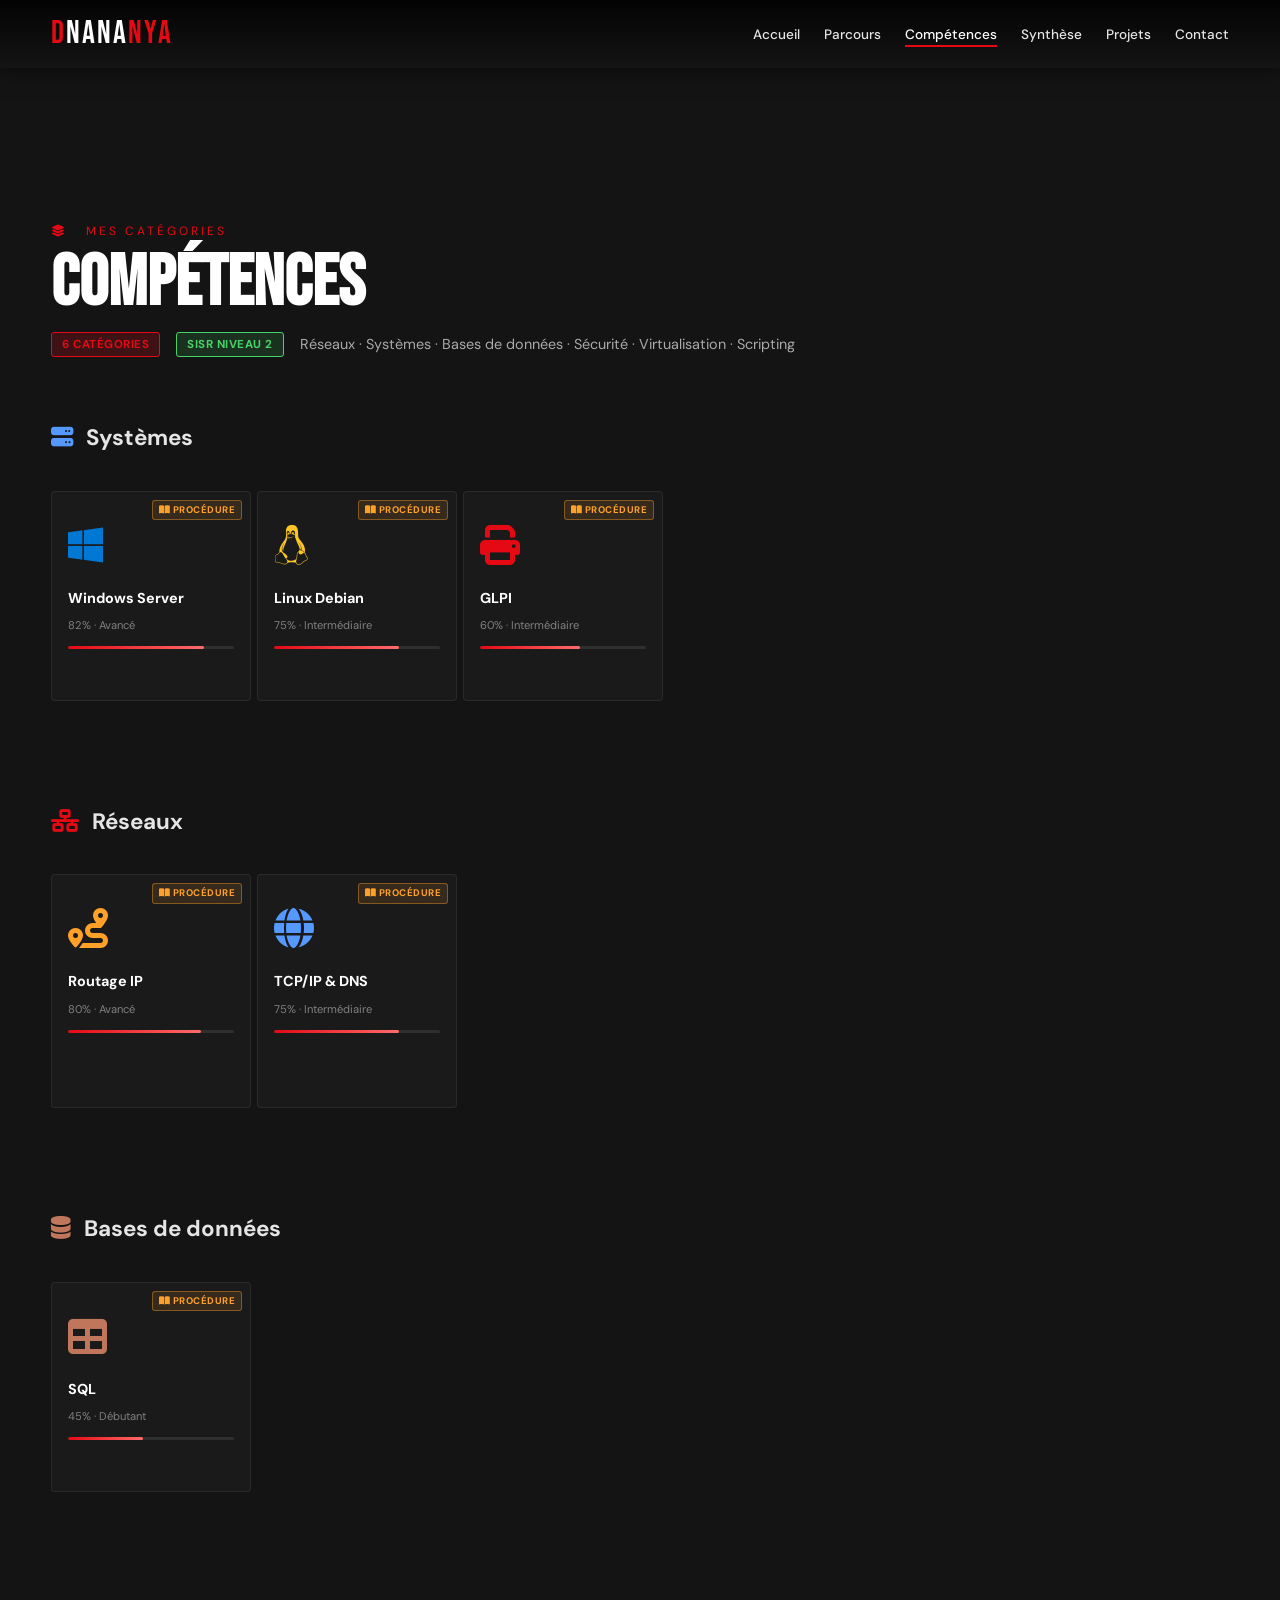
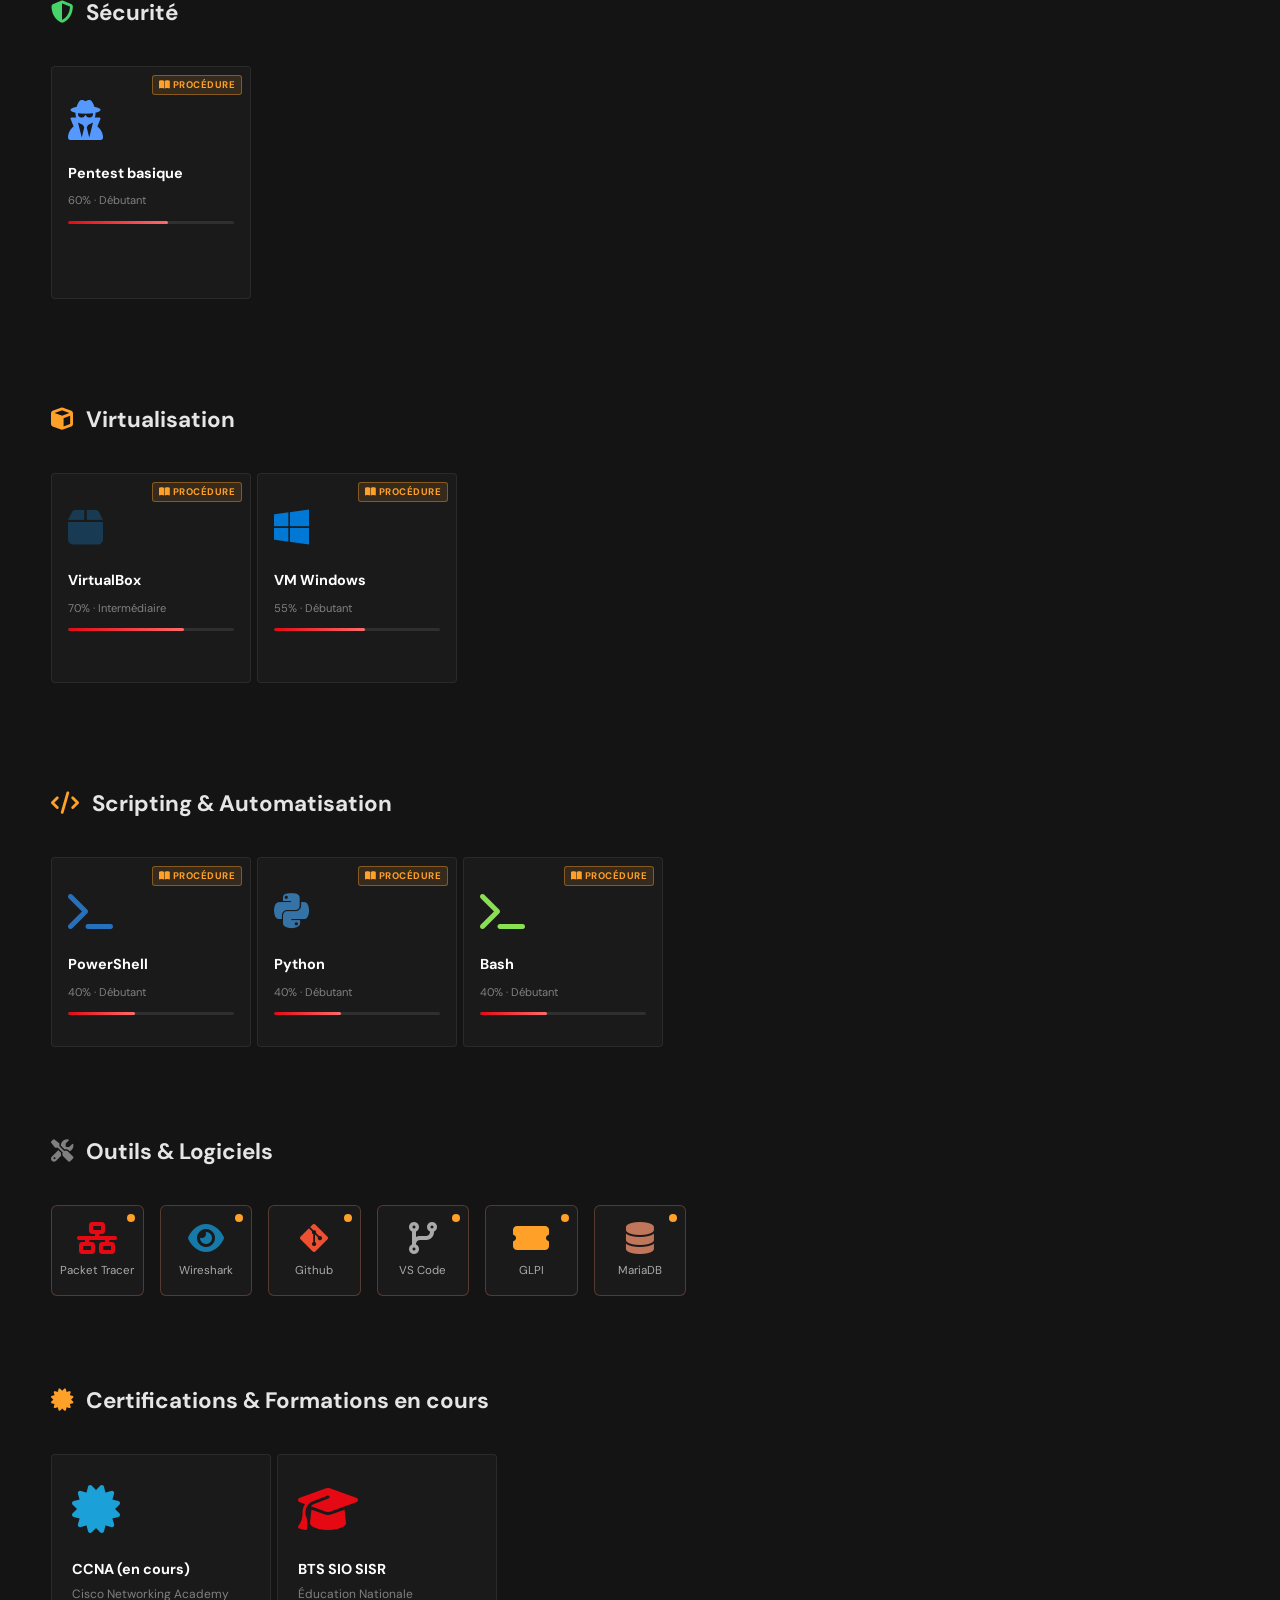
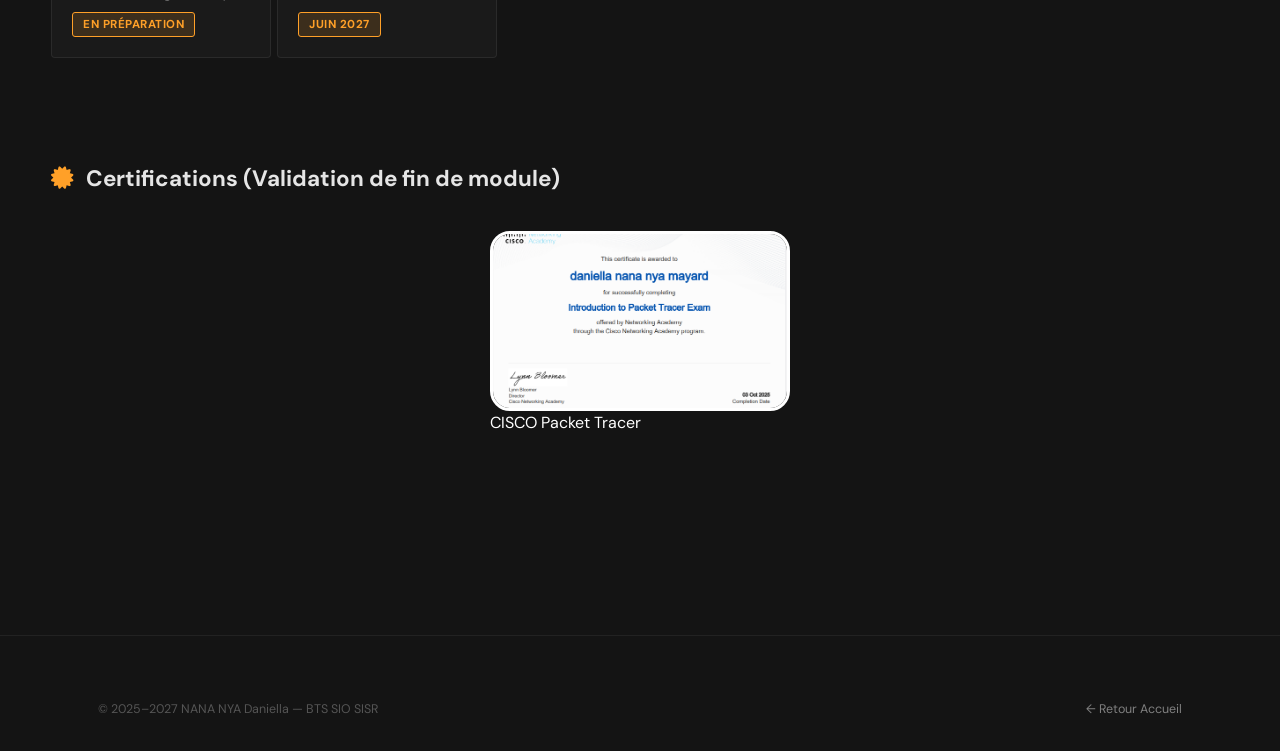
==== commit 4af90f29: "Update competences.html" ====
--- a/competences.html
+++ b/competences.html
@@ -307,7 +307,7 @@
   <!-- ══ Certifications obtenues ══ -->
   <section class="row-section reveal">
     <div class="section-label">
-      <h2><i class="fas fa-certificate" style="color:#ffa028;margin-right:0.5rem;"></i> Certifications</h2>
+      <h2><i class="fas fa-certificate" style="color:#ffa028;margin-right:0.5rem;"></i> Certifications (Validation de fin de module)</h2>
     </div>
     <div class="row-track" id="rncert2">
       <div class="certifications-grid">
--- a/style.css
+++ b/style.css
@@ -1104,6 +1104,15 @@
   margin-bottom: 0.5rem;
 }
 .proc-shot img { border-radius: 6px; }
+.proc-shot:empty::before { content: "Capture d'écran à ajouter"; }
+.proc-shot:not(:empty) { border: none; min-height: 0; }
+.proc-notice.hidden { display: none; }
+.proc-warn {
+  background: rgba(229,9,20,0.08);
+  border: 1px solid rgba(229,9,20,0.35);
+  color: #f2a0a4;
+}
+.proc-warn i { color: var(--red); }
 
 /* ============================================================
    FOOTER
